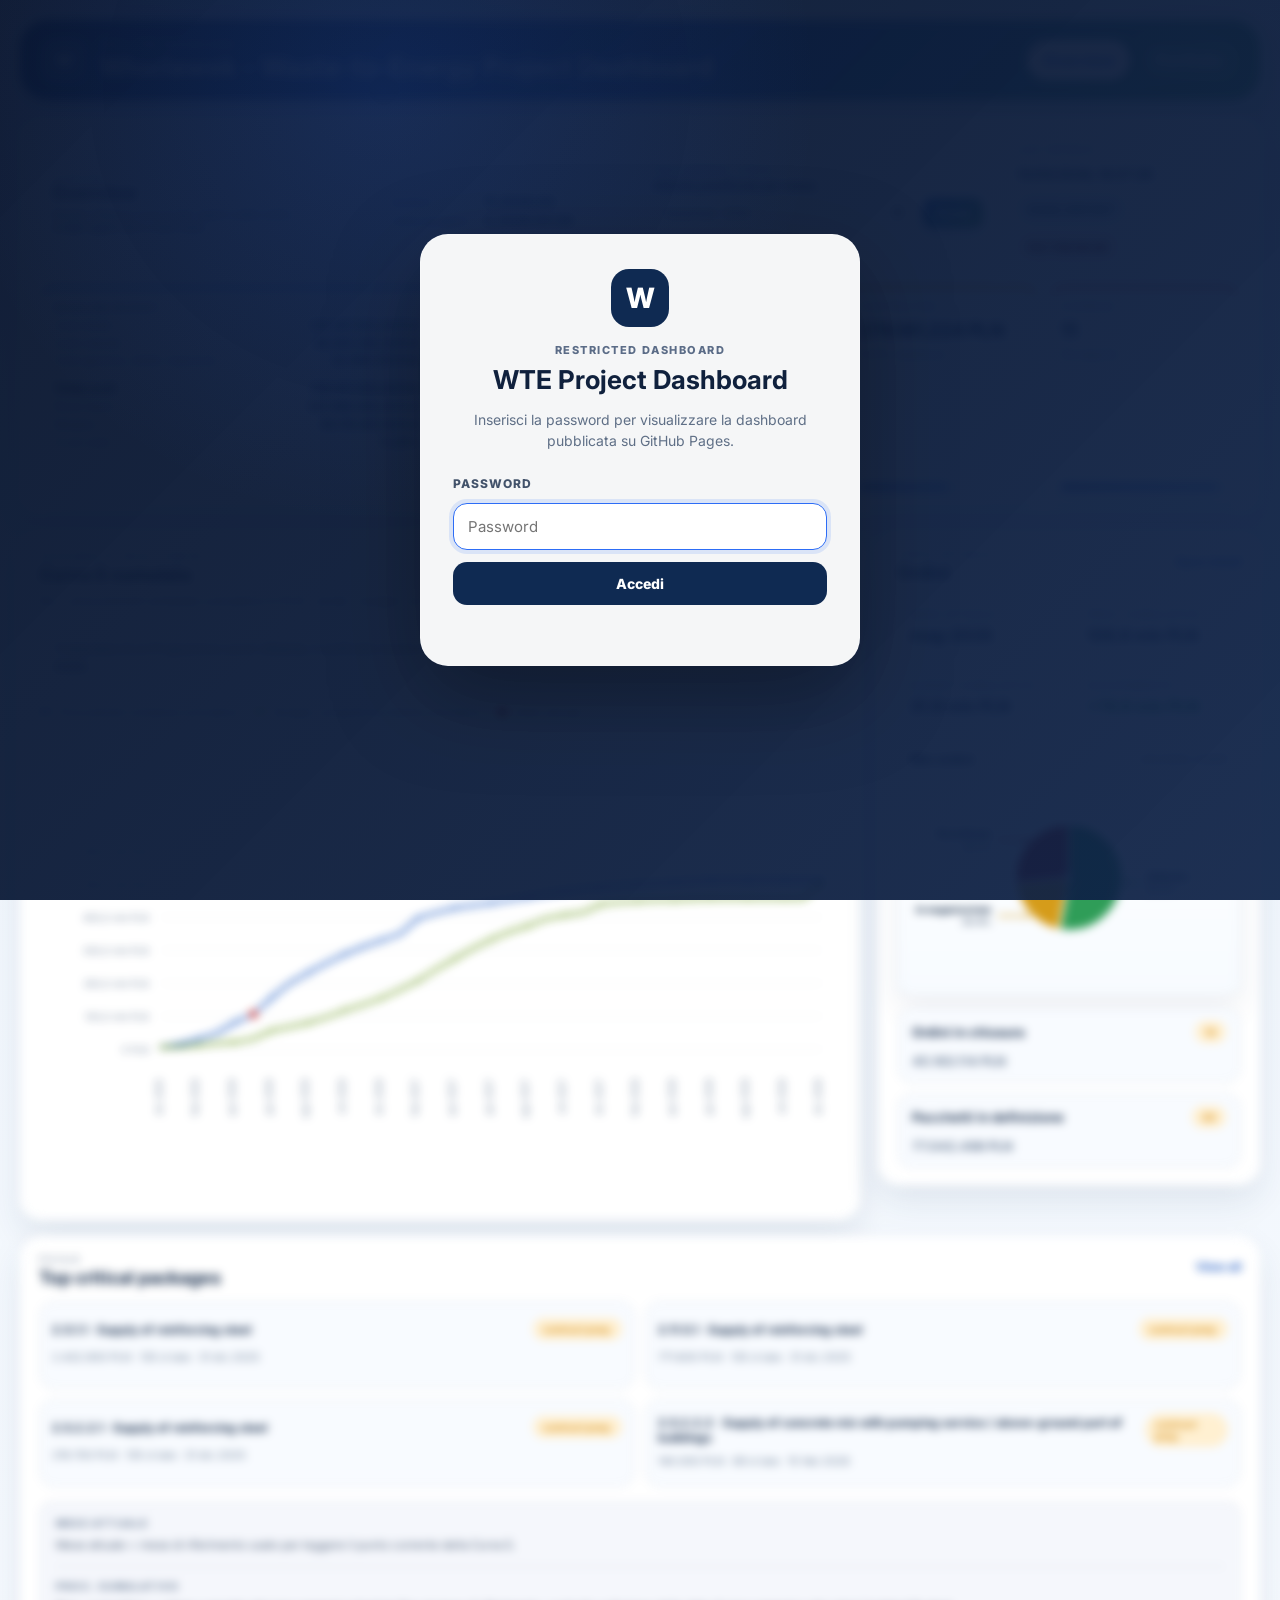
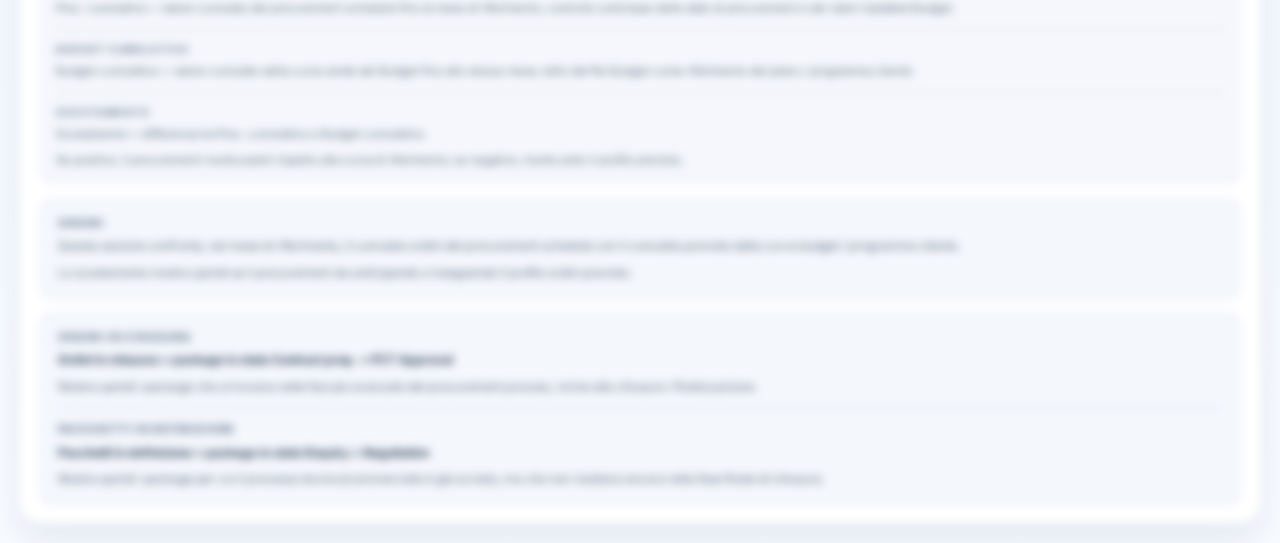
==== docs/index.html @ 05f16660 "Add files via upload" ====
<!doctype html>
<html lang="it">
  <head>
    <meta charset="UTF-8" />
    <meta name="viewport" content="width=device-width, initial-scale=1.0" />
    <title>Wloclawek - Waste-to-Energy Project Dashboard</title>
    <link rel="preconnect" href="https://fonts.googleapis.com">
    <link rel="preconnect" href="https://fonts.gstatic.com" crossorigin>
    <link href="https://fonts.googleapis.com/css2?family=Inter:wght@400;500;600;700;800&display=swap" rel="stylesheet">
    <link rel="stylesheet" href="./static/css/styles.css?v=20260515144430" />
  <style>
.github-locked .shell { filter: blur(5px); pointer-events: none; user-select: none; }
.github-password-gate { position: fixed; inset: 0; z-index: 99999; display: flex; align-items: center; justify-content: center; padding: 24px; background: radial-gradient(circle at 30% 10%, rgba(45, 109, 246, 0.14), transparent 36%), linear-gradient(135deg, rgba(8, 20, 44, 0.96), rgba(15, 35, 72, 0.94)); font-family: Inter, system-ui, -apple-system, BlinkMacSystemFont, 'Segoe UI', sans-serif; }
.github-password-card { width: min(440px, 100%); padding: 34px 32px 30px; border: 1px solid rgba(255,255,255,0.18); border-radius: 28px; background: rgba(255,255,255,0.96); box-shadow: 0 30px 90px rgba(0,0,0,0.35); text-align: center; }
.github-password-mark { width: 58px; height: 58px; margin: 0 auto 16px; border-radius: 18px; display: grid; place-items: center; background: #0f2a52; color: #fff; font-weight: 800; font-size: 28px; letter-spacing: -0.04em; }
.github-password-eyebrow { margin: 0 0 8px; text-transform: uppercase; letter-spacing: 0.14em; font-size: 11px; font-weight: 800; color: #5b6c87; }
.github-password-card h1 { margin: 0; font-size: 26px; line-height: 1.15; color: #10213d; }
.github-password-copy { margin: 14px 0 24px; color: #5f6f86; line-height: 1.55; font-size: 14px; }
.github-password-card form { display: grid; gap: 12px; text-align: left; }
.github-password-card label { font-size: 12px; font-weight: 800; letter-spacing: 0.08em; text-transform: uppercase; color: #43536b; }
.github-password-card input { width: 100%; box-sizing: border-box; border: 1px solid #d3dbe8; border-radius: 14px; padding: 13px 14px; font-size: 15px; outline: none; }
.github-password-card input:focus { border-color: #2d6df6; box-shadow: 0 0 0 4px rgba(45,109,246,0.13); }
.github-password-card button { border: 0; border-radius: 14px; padding: 13px 16px; background: #0f2a52; color: #fff; font-size: 14px; font-weight: 800; cursor: pointer; }
.github-password-card button:hover { background: #163967; }
.github-password-error { min-height: 18px; margin: 0; color: #c5161d; font-size: 13px; text-align: center; font-weight: 700; }
@media (max-width: 520px) { .github-password-card { padding: 28px 22px 24px; border-radius: 22px; } .github-password-card h1 { font-size: 22px; } }
</style>
</head>
  <body class="github-locked">

    <div id="github-password-gate" class="github-password-gate" role="dialog" aria-modal="true" aria-labelledby="github-password-title">
      <div class="github-password-card">
        <div class="github-password-mark">W</div>
        <p class="github-password-eyebrow">Restricted dashboard</p>
        <h1 id="github-password-title">WTE Project Dashboard</h1>
        <p class="github-password-copy">Inserisci la password per visualizzare la dashboard pubblicata su GitHub Pages.</p>
        <form id="github-password-form" autocomplete="off">
          <label for="github-password-input">Password</label>
          <input id="github-password-input" type="password" placeholder="Password" autocomplete="current-password" required />
          <button type="submit">Accedi</button>
          <p id="github-password-error" class="github-password-error" aria-live="polite"></p>
        </form>
      </div>
    </div>
    
    <div class="shell">
      <header class="topbar">
        <div class="brand-block">
          <div class="brand-mark">W</div>
          <div>
            <div class="eyebrow">CEO / PM Dashboard</div>
            <h1 id="project-title">Wloclawek - Waste-to-Energy Project Dashboard</h1>
          </div>
        </div>
        <nav class="tabs">
          <button class="tab active" data-tab="overview">Overview</button>
          <button class="tab" data-tab="portfolio">Portfolio</button>
          
        </nav>
      </header>

      <main>
        <section id="overview-tab" class="tab-panel active">
          <section class="overview-minimal">
            <section class="hero-board card minimal-hero">
              <div class="hero-strip top-strip-grid">
                <div class="top-strip-card strip-overview">
                  <div class="strip-overview-content">
                    <div class="strip-overview-text">
                      <div class="eyebrow dark">Overview</div>
                      <div class="hero-title-row">
                        <h2 class="minimal-title">Overview</h2>
                        <div id="overall-status" class="status-chip neutral" style="display:none">NO DATA</div>
                      </div>
                      <p id="executive-message" class="hero-copy">Numeri chiave e curva S per capire subito ordini,<br>budget aggiornato e stato reale.</p>
                    </div>
                    <div class="overview-versions-mini" id="versions-card" aria-label="Versioni file Budget e Procurement">
                      <div class="eyebrow dark">File versions</div>
                      <div class="overview-versions-lines">
                        <div class="overview-version-line"><span>Budget</span><strong id="budget-version">—</strong></div>
                        <div class="overview-version-line"><span>Procurement</span><strong id="procurement-version">—</strong></div>
                      </div>
                    </div>
                  </div>
                </div>
                <div class="mini-stat top-strip-card compact-check-card">
                  <span>Procurement check</span>
                  <strong class="compact-check-title">Attività pianificate per mese</strong>
                  <div class="compact-check-row">
                    <label class="month-field compact-month-field">
                      <span>Mese / anno</span>
                      <input id="month-check-input" type="month" />
                    </label>
                    <button id="month-check-button" type="button" class="btn-primary compact-check-button">Check</button>
                  </div>
                  <div id="month-check-hint" class="meta-text month-check-hint compact-check-hint">Filtro pronto.</div>
                </div>
                <div class="mini-stat top-strip-card meta-card report-meta-card">
                  <span>Last refresh</span>
                  <strong id="generated-at">—</strong>
                  <div class="report-actions">
                    <a id="generate-report-button" class="report-generate-button" href="./reports/WTE_Dashboard_Report.xlsx" download title="Scarica il report Excel statico generato dalla versione locale">Excel Report</a>
                    <a id="generate-pdf-button" class="report-generate-button pdf-report-button" href="./reports/WTE_CEO_Premium_Report.pdf" download title="Scarica il PDF Premium statico generato dalla versione locale">PDF Premium</a>
                  </div>
                </div>
              </div>
              <div id="hero-kpis" class="hero-kpis minimal-kpis"></div>
            </section>

            <section class="overview-grid minimal-main-grid">
              <article class="card panel chart-panel minimal-chart-panel clickable" data-detail="curve">
                <div class="panel-head minimal-panel-head">
                  <div>
                    <div class="eyebrow dark">Andamento degli ordini</div>
                    <h2>Curva S cumulata</h2>
                    <p>Blu = procurement schedule cumulativo in PLN · verde = budget / programma cliente in PLN · rosso = stato attuale.</p>
                  </div>
                  <button class="ghost-link" data-detail="curve">Open detail</button>
                </div>
                <div id="overview-note" class="note-banner"></div>
                <div id="curve-chart" class="chart-shell minimal-chart"></div>
              </article>

              <aside class="minimal-side-column">
                <article class="card panel compact-panel clickable" data-detail="orders-status">
                  <div class="panel-head compact minimal-panel-head">
                    <div>
                      <div class="eyebrow dark">Stato attuale</div>
                      <h2>Ordini</h2>
                    </div>
                    <button class="ghost-link" data-detail="orders-status">Open detail</button>
                  </div>
                  <div id="curve-summary" class="curve-summary"></div>
                  <div id="orders-status" class="orders-status-grid minimal-orders-grid"></div>
                </article>

              </aside>
            </section>

            <section class="overview-grid minimal-bottom-grid">
              <article class="card panel compact-panel">
                <div class="panel-head compact minimal-panel-head">
                  <div>
                    <div class="eyebrow dark">Focus</div>
                    <h2>Top critical packages</h2>
                  </div>
                  <button class="ghost-link" data-detail="critical">View all</button>
                </div>
                <div id="critical-list" class="critical-list minimal-critical-list"></div>
                <div class="overview-orders-explanation detail-note detail-note-bottom compact-overview-note">
                  <div class="detail-note-group">
                    <div class="detail-note-title">Mese attuale</div>
                    <p>Mese attuale = mese di riferimento usato per leggere il punto corrente della Curva S.</p>
                  </div>
                  <hr />
                  <div class="detail-note-group">
                    <div class="detail-note-title">Proc. cumulativo</div>
                    <p>Proc. cumulativo = valore cumulato del procurement schedule fino al mese di riferimento, costruito sulla base delle date di procurement e dei valori Updated Budget.</p>
                  </div>
                  <hr />
                  <div class="detail-note-group">
                    <div class="detail-note-title">Budget cumulativo</div>
                    <p>Budget cumulativo = valore cumulato della curva verde del Budget fino allo stesso mese, letto dal file Budget come riferimento del piano / programma cliente.</p>
                  </div>
                  <hr />
                  <div class="detail-note-group">
                    <div class="detail-note-title">Scostamento</div>
                    <p>Scostamento = differenza tra Proc. cumulativo e Budget cumulativo.</p>
                    <p>Se positivo, il procurement risulta avanti rispetto alla curva di riferimento; se negativo, risulta sotto il profilo previsto.</p>
                  </div>
                </div>
                <div class="detail-note detail-note-bottom overview-orders-note">
                  <div class="detail-note-group">
                    <div class="detail-note-title">Ordini</div>
                    <p>Questa sezione confronta, nel mese di riferimento, il cumulato ordini del procurement schedule con il cumulato previsto dalla curva budget / programma cliente.</p>
                    <p>Lo scostamento mostra quindi se il procurement sta anticipando o inseguendo il profilo ordini previsto.</p>
                  </div>
                </div>
                <div class="detail-note detail-note-bottom overview-orders-note secondary">
                  <div class="detail-note-group">
                    <div class="detail-note-title">Ordini in chiusura</div>
                    <p><strong>Ordini in chiusura = package in stato Contract prep. + PCT Approval</strong></p>
                    <p>Mostra quindi i package che si trovano nelle fasi più avanzate del procurement process, vicine alla chiusura / finalizzazione.</p>
                  </div>
                  <hr />
                  <div class="detail-note-group">
                    <div class="detail-note-title">Pacchetti in definizione</div>
                    <p><strong>Pacchetti in definizione = package in stato Enquiry + Negotiation</strong></p>
                    <p>Mostra quindi i package per cui il processo tecnico/commerciale è già avviato, ma che non risultano ancora nella fase finale di chiusura.</p>
                  </div>
                </div>
              </article>
            </section>
          </section>
        </section>

        <section id="portfolio-tab" class="tab-panel">
          <section class="content-grid">
            <article class="card panel">
              <div class="panel-head compact">
                <div>
                  <div class="eyebrow dark">Portfolio</div>
                  <h2>WBS exposure</h2>
                  <p>Quali gruppi assorbono budget e rischio.</p>
                </div>
              </div>
              <div id="root-grid" class="root-grid"></div>
              <div id="to-award-root-chart" class="to-award-root-chart"></div>
              <div id="programme-milestones" class="programme-milestones-block"></div>
            </article>

            <article class="card panel">
              <div class="panel-head compact">
                <div>
                  <div class="eyebrow dark">Portfolio</div>
                  <h2>Delayed by root group</h2>
                  <p>Conteggio e valore dei package in ritardo.</p>
                </div>
              </div>
              <div id="delay-bars" class="bar-chart"></div>
              <div id="delay-curve" class="delay-curve-block"></div>
            </article>
          </section>

          <section class="content-grid">
            <article class="card panel full-width">
              <div class="panel-head compact">
                <div>
                  <div class="eyebrow dark">Portfolio</div>
                  <h2>Top overruns</h2>
                  <p>Pacchetti con extra-costo maggiore rispetto al Baseline Budget.</p>
                </div>
              </div>
              <div class="table-wrap">
                <table>
                  <thead>
                    <tr>
                      <th>WBS</th>
                      <th>Package</th>
                      <th>Baseline Budget</th>
                      <th>Updated Budget</th>
                      <th>Variance</th>
                    </tr>
                  </thead>
                  <tbody id="overrun-table"></tbody>
                </table>
              </div>

              <div class="detail-note detail-note-bottom portfolio-kpi-note">
                <div class="detail-note-group">
                  <div class="detail-note-title">Updated Budget</div>
                  <p><strong>Updated Budget = somma dei valori Updated Budget di tutti i package appartenenti al root group</strong></p>
                  <p>Mostra quindi il valore economico aggiornato del gruppo, sulla base del procurement schedule più recente.</p>
                </div>
                <hr />
                <div class="detail-note-group">
                  <div class="detail-note-title">Contracted</div>
                  <p><strong>Contracted = somma dei valori già contrattualizzati di tutti i package appartenenti al root group</strong></p>
                  <p>Mostra quindi quale parte del gruppo risulta già coperta da contratto.</p>
                </div>
                <hr />
                <div class="detail-note-group">
                  <div class="detail-note-title">Completion</div>
                  <p><strong>Completion = avanzamento pesato dei package appartenenti al root group, calcolato in funzione dello status e del valore economico di ciascun package</strong></p>
                  <p>Il Completion non è calcolato come semplice numero di package completati, ma come avanzamento pesato sul valore economico. Ogni status del procurement process contribuisce in modo diverso al risultato finale, in base a un coefficiente di avanzamento predefinito.</p>
                  <p><strong>Coefficienti usati:</strong> planned = 0% · enquiry = 15% · negotiation = 35% · contract prep. = 65% · PCT approval = 85% · closed / finalized = 100%.</p>
                  <p>Il Completion del root group è quindi la somma dei valori Updated Budget pesati con questi coefficienti, divisa per il totale Updated Budget del gruppo.</p>
                </div>
                <hr />
                <div class="detail-note-group">
                  <div class="detail-note-title">Coverage</div>
                  <p><strong>Coverage = Contracted / Updated Budget</strong></p>
                  <p>Mostra quindi quale quota del budget aggiornato del root group risulta già coperta da contratti assegnati.</p>
                </div>
              </div>
            </article>
          </section>
        </section>

        <section id="detail-tab" class="tab-panel">
          <article class="card panel detail-panel">
            <div class="detail-header">
              <button id="back-button" class="btn-back">← Back</button>
              <div>
                <div class="eyebrow dark">Detail</div>
                <h2 id="detail-title">Dettaglio</h2>
                <p id="detail-subtitle">—</p>
              </div>
            </div>
            <div id="detail-metrics" class="detail-metrics"></div>
            <div id="detail-content" class="detail-content"></div>
          </article>
        </section>
      </main>
    </div>

    <script src="./static/js/app.js?v=20260515144430"></script>
  
    <script>
      (function () {
        const expectedHash = "ec282ade1a510796152b6bf8906ef248e48d99b8266b618546553c7e45f09242";
        const storageKey = "wteDashboardGithubAccessHash";
        const gate = document.getElementById("github-password-gate");
        const form = document.getElementById("github-password-form");
        const input = document.getElementById("github-password-input");
        const error = document.getElementById("github-password-error");
        async function sha256(text) {
          const data = new TextEncoder().encode(text);
          const digest = await crypto.subtle.digest("SHA-256", data);
          return Array.from(new Uint8Array(digest)).map(b => b.toString(16).padStart(2, "0")).join("");
        }
        function unlock() {
          document.body.classList.remove("github-locked");
          if (gate) gate.remove();
        }
        if (localStorage.getItem(storageKey) === expectedHash) { unlock(); return; }
        if (input) setTimeout(() => input.focus(), 80);
        if (form) {
          form.addEventListener("submit", async function (event) {
            event.preventDefault();
            const hash = await sha256(input.value || "");
            if (hash === expectedHash) { localStorage.setItem(storageKey, expectedHash); unlock(); }
            else { if (error) error.textContent = "Password non corretta."; input.value = ""; input.focus(); }
          });
        }
      })();
    </script>
    
</body>
</html>
---- docs/static/css/styles.css ----
:root {
  --bg: #eef4fb;
  --bg-2: #f7faff;
  --card: rgba(255, 255, 255, 0.94);
  --card-2: rgba(248, 251, 255, 0.96);
  --line: rgba(20, 48, 86, 0.1);
  --line-strong: rgba(20, 48, 86, 0.18);
  --text: #1b3150;
  --muted: #6f8199;
  --blue: #2e66c6;
  --blue-2: #6ca6ff;
  --blue-soft: #dceafd;
  --green: #2e9d58;
  --green-soft: #def7e6;
  --amber: #d69222;
  --amber-soft: #fff0d1;
  --red: #d3594c;
  --red-soft: #ffe6e3;
  --shadow: 0 16px 34px rgba(25, 56, 100, 0.1);
  --shadow-soft: 0 10px 20px rgba(25, 56, 100, 0.06);
  --radius: 22px;
  --radius-sm: 16px;
}

* { box-sizing: border-box; }
html, body { margin: 0; min-height: 100%; }
body {
  font-family: Inter, system-ui, sans-serif;
  color: var(--text);
  background:
    radial-gradient(circle at top left, rgba(46, 102, 198, 0.12), transparent 24%),
    radial-gradient(circle at top right, rgba(46, 157, 88, 0.08), transparent 24%),
    linear-gradient(180deg, #edf4fb 0%, #f8fbff 100%);
}
button, input { font: inherit; }

.shell { max-width: 1460px; margin: 0 auto; padding: 20px; }
.topbar {
  background: linear-gradient(135deg, #173e7c 0%, #2e67c6 56%, #57a76c 100%);
  color: white;
  border-radius: 28px;
  padding: 18px 22px;
  display: flex;
  justify-content: space-between;
  align-items: center;
  gap: 18px;
  box-shadow: var(--shadow);
}
.brand-block { display: flex; gap: 14px; align-items: center; }
.brand-mark {
  width: 44px; height: 44px; border-radius: 14px; display: grid; place-items: center;
  background: rgba(255,255,255,.18); border: 1px solid rgba(255,255,255,.24); font-weight: 800;
}
.eyebrow { font-size: 10px; letter-spacing: .14em; text-transform: uppercase; opacity: .8; }
.eyebrow.dark { color: var(--muted); opacity: 1; }
.topbar h1 { margin: 2px 0 0; font-size: 26px; line-height: 1.15; }
.tabs { display: flex; gap: 10px; flex-wrap: wrap; }
.tab {
  border: 0; border-radius: 999px; padding: 10px 16px; cursor: pointer;
  background: rgba(255,255,255,.14); color: white; font-weight: 600;
}
.tab.active { background: white; color: var(--blue); }

main { margin-top: 18px; display: grid; gap: 18px; }
.tab-panel { display: none; gap: 18px; }
.tab-panel.active { display: grid; }
.card {
  background: var(--card);
  border: 1px solid rgba(255,255,255,0.75);
  border-radius: var(--radius);
  box-shadow: var(--shadow);
  backdrop-filter: blur(10px);
}
.panel { padding: 18px 18px 16px; }
.panel-head { display: flex; justify-content: space-between; gap: 14px; align-items: flex-start; margin-bottom: 14px; }
.panel-head.compact { margin-bottom: 12px; }
.panel-head h2 { margin: 3px 0 0; font-size: 20px; line-height: 1.15; }
.panel-head p { margin: 6px 0 0; color: var(--muted); font-size: 12px; line-height: 1.45; }
.ghost-link {
  border: 0; background: transparent; color: var(--blue); cursor: pointer; font-size: 12px; font-weight: 700; padding: 6px 0;
}

.hero-board { padding: 18px 18px 16px; background: linear-gradient(180deg, rgba(255,255,255,.96), rgba(245,249,255,.94)); }
.hero-head { display: flex; justify-content: space-between; gap: 18px; align-items: flex-start; }
.status-chip {
  margin-top: 8px; display: inline-flex; align-items: center; padding: 10px 16px; border-radius: 999px; font-weight: 800; font-size: 23px; letter-spacing: -.02em;
}
.status-chip.green { background: var(--green-soft); color: var(--green); }
.status-chip.amber { background: var(--amber-soft); color: var(--amber); }
.status-chip.red { background: var(--red-soft); color: var(--red); }
.status-chip.neutral { background: var(--blue-soft); color: var(--blue); }
.hero-copy { margin: 10px 0 0; color: var(--text); font-size: 13px; line-height: 1.5; max-width: 860px; }
.hero-meta { display: grid; grid-template-columns: repeat(2, minmax(180px, 1fr)); gap: 10px; }
.mini-stat {
  padding: 12px 14px; border: 1px solid var(--line); border-radius: var(--radius-sm); background: var(--card-2);
}
.mini-stat span { display: block; font-size: 11px; color: var(--muted); margin-bottom: 5px; }
.mini-stat strong { font-size: 12px; line-height: 1.4; }
.hero-kpis { margin-top: 14px; display: grid; grid-template-columns: repeat(5, minmax(0, 1fr)); gap: 10px; }
.kpi-tile {
  padding: 12px 13px; border-radius: 18px; background: var(--card-2); border: 1px solid var(--line);
  box-shadow: var(--shadow-soft); transition: transform .14s ease, box-shadow .14s ease, border-color .14s ease;
  display: flex; flex-direction: column; min-height: 94px;
}
.kpi-tile.clickable:hover, .clickable:hover { transform: translateY(-1px); box-shadow: 0 14px 26px rgba(25,56,100,.09); border-color: rgba(46,102,198,.22); }
.kpi-tile .label { font-size: 10px; color: var(--muted); text-transform: uppercase; letter-spacing: .12em; }
.kpi-tile .value { margin-top: 7px; font-size: 18px; font-weight: 800; letter-spacing: -.02em; }
.kpi-tile.money-wide .value { white-space: nowrap; font-size: 16px; }
.detail-metric .value { white-space: nowrap; }

.kpi-tile .hint { margin-top: 5px; font-size: 11px; color: var(--muted); line-height: 1.35; min-height: 15px; }
.kpi-track { margin-top: auto; height: 6px; border-radius: 999px; background: #e7edf5; overflow: hidden; }
.kpi-track span { display: block; height: 100%; border-radius: inherit; background: linear-gradient(90deg, var(--blue), var(--blue-2)); }
.kpi-tile.green { border-top: 3px solid var(--green); }
.kpi-tile.amber { border-top: 3px solid var(--amber); }
.kpi-tile.red { border-top: 3px solid var(--red); }
.kpi-tile.neutral { border-top: 3px solid var(--blue); }

.overview-grid { display: grid; gap: 18px; }
.top-grid { grid-template-columns: minmax(0, 1.7fr) minmax(360px, .82fr); }
.middle-grid { grid-template-columns: repeat(3, minmax(0, 1fr)); }
.bottom-grid { grid-template-columns: 1fr; }
.content-grid { display: grid; gap: 18px; grid-template-columns: repeat(2, minmax(0, 1fr)); }
.full-width { grid-column: 1 / -1; }

.chart-panel, .timeline-panel { min-height: 430px; }
.chart-shell { min-height: 360px; overflow: visible; }
.svg-chart { width: 100%; height: 100%; }
.chart-legend { display: flex; gap: 14px; flex-wrap: wrap; margin-top: 6px; }

.chart-legend-top {
  margin: 2px 0 10px;
}

.table-wrap table.equal-cols-table {
  width: 100%;
  table-layout: fixed;
}
.table-wrap table.equal-cols-table th,
.table-wrap table.equal-cols-table td {
  width: 20%;
}
.table-wrap table.equal-cols-table th,
.table-wrap table.equal-cols-table td {
  white-space: nowrap;
}
.legend-chip { display: inline-flex; align-items: center; gap: 8px; color: var(--muted); font-size: 11px; }
.legend-chip i { width: 12px; height: 3px; border-radius: 999px; display: inline-block; }

.snapshot-grid { display: grid; grid-template-columns: repeat(2, minmax(0,1fr)); gap: 10px; }
.snapshot-card {
  padding: 12px; border-radius: 16px; background: var(--card-2); border: 1px solid var(--line);
}
.snapshot-card .metric { font-size: 18px; font-weight: 800; margin: 6px 0 4px; }
.snapshot-card .meta { color: var(--muted); font-size: 11px; }
.status-subsection { margin-top: 14px; }
.subhead-row { display: flex; justify-content: space-between; gap: 12px; align-items: center; margin-bottom: 8px; }
.subhead-row h3 { margin: 0; font-size: 13px; }
.critical-list { display: grid; gap: 8px; }
.critical-item {
  padding: 11px 12px; border-radius: 16px; border: 1px solid var(--line); background: var(--card-2);
  display: grid; gap: 5px; cursor: pointer;
}
.critical-item .top { display: flex; justify-content: space-between; gap: 10px; align-items: center; }
.critical-item strong { font-size: 12px; }
.critical-item p { margin: 0; color: var(--muted); font-size: 11px; line-height: 1.4; }

.split-panel { display: grid; grid-template-columns: 210px minmax(0, 1fr); gap: 12px; align-items: center; }
.donut-shell { min-height: 220px; display: grid; place-items: center; }
.legend-list, .bars-list, .orders-status-grid, .history-list, .root-grid, .bar-chart { display: grid; gap: 10px; }
.legend-row, .bar-row, .history-item, .root-card, .order-card, .order-line {
  padding: 12px 14px; border-radius: 16px; border: 1px solid var(--line); background: var(--card-2);
}
.legend-row { display: grid; gap: 8px; }
.legend-row-head, .bar-row-head, .history-head, .order-line-head { display: flex; justify-content: space-between; gap: 10px; align-items: center; }
.legend-row strong, .bar-row strong, .order-line strong { font-size: 12px; }
.meta-text { color: var(--muted); font-size: 11px; }
.progress-track, .bar-shell { margin-top: 8px; height: 8px; border-radius: 999px; background: #e6edf7; overflow: hidden; }
.progress-track span, .bar-shell span { display: block; height: 100%; border-radius: inherit; }
.progress-green { background: linear-gradient(90deg, #3ab561, #8ad9a0); }
.progress-amber { background: linear-gradient(90deg, #dea33d, #ffd88d); }
.progress-red { background: linear-gradient(90deg, #d75e56, #ffb0aa); }
.progress-blue { background: linear-gradient(90deg, #2f6bd0, #7db0ff); }
.progress-neutral { background: linear-gradient(90deg, #8fa1b9, #ccd6e7); }

.orders-status-grid { grid-template-columns: 1fr; }
.orders-layout { display: grid; grid-template-columns: minmax(250px, 320px) minmax(0, 1fr); gap: 12px; align-items: start; }
.orders-stack { display: grid; gap: 10px; }
.order-pie-card { padding: 12px; border-radius: 16px; border: 1px solid var(--line); background: #fbfdff; min-height: 100%; }
.compact-sub { margin-bottom: 2px; }
.order-card { display: grid; gap: 10px; cursor: pointer; }
.order-card header { display: flex; justify-content: space-between; gap: 10px; align-items: center; }
.order-card h3 { margin: 0; font-size: 13px; }
.order-metrics { display: flex; gap: 18px; }
.order-metrics .big { font-size: 18px; font-weight: 800; }
.order-metrics .small { font-size: 11px; color: var(--muted); }
.order-lines { display: grid; gap: 8px; }
.order-line { padding: 10px 12px; }

.timeline-view { overflow-x: auto; }
.timeline-grid { min-width: 960px; display: grid; grid-template-columns: 220px repeat(var(--month-count), minmax(70px, 1fr)); gap: 0; border: 1px solid var(--line); border-radius: 18px; overflow: hidden; }
.timeline-grid .cell {
  padding: 10px 12px; border-bottom: 1px solid var(--line); border-right: 1px solid var(--line); background: rgba(255,255,255,.5); font-size: 11px;
}
.timeline-grid .head { background: #f5f9ff; font-weight: 700; color: var(--muted); text-transform: uppercase; letter-spacing: .08em; font-size: 10px; }
.timeline-grid .label-cell { background: #fcfeff; font-size: 12px; }
.timeline-grid .label-title { font-weight: 700; margin-bottom: 3px; }
.timeline-grid .label-sub { color: var(--muted); font-size: 11px; }
.timeline-bar-cell { position: relative; min-height: 54px; background: linear-gradient(180deg, #ffffff 0%, #fbfdff 100%); }
.timeline-bar {
  position: absolute; top: 12px; height: 30px; border-radius: 999px; display: flex; align-items: center; padding: 0 12px;
  color: white; font-size: 11px; font-weight: 700; overflow: hidden; white-space: nowrap; text-overflow: ellipsis;
  box-shadow: 0 10px 18px rgba(25,56,100,.12);
}
.timeline-bar.green { background: linear-gradient(90deg, #2d9955, #5dc177); }
.timeline-bar.amber { background: linear-gradient(90deg, #d08a18, #f1b649); }
.timeline-bar.red { background: linear-gradient(90deg, #d25349, #ef7a70); }
.timeline-bar.blue { background: linear-gradient(90deg, #2f68c8, #6ea3ff); }
.timeline-bar.neutral { background: linear-gradient(90deg, #7d8fa8, #a5b4c6); }

.root-grid { grid-template-columns: repeat(2, minmax(0,1fr)); }
.root-card { display: grid; gap: 10px; }
.root-card h3 { margin: 0; font-size: 14px; }
.root-card .row { display: flex; justify-content: space-between; gap: 10px; font-size: 12px; }
.root-card .row span { color: var(--muted); }
.to-award-root-chart { margin-top: 16px; padding-top: 16px; border-top: 1px solid var(--line); }
.to-award-section-head { display: flex; justify-content: space-between; gap: 12px; align-items: flex-end; margin-bottom: 12px; }
.to-award-section-head h3 { margin: 3px 0 0; font-size: 18px; }
.to-award-legend { display: flex; gap: 8px; flex-wrap: wrap; justify-content: flex-end; }
.to-award-chart-list { display: grid; gap: 10px; }
.to-award-row { padding: 12px 14px; border-radius: 16px; border: 1px solid var(--line); background: var(--card-2); display: grid; gap: 10px; }
.to-award-row-head { display: flex; justify-content: space-between; gap: 10px; align-items: center; }
.to-award-row-head strong { font-size: 12px; }
.to-award-row-body { display: grid; grid-template-columns: minmax(0, 1fr) 150px; gap: 12px; align-items: center; }
.to-award-bar-shell { position: relative; height: 12px; border-radius: 999px; background: #e6edf7; overflow: hidden; }
.to-award-bar { position: absolute; top: 0; bottom: 0; border-radius: 999px; }
.to-award-bar.contracted { left: 0; background: linear-gradient(90deg, #2f6bd0, #7db0ff); }
.to-award-bar.open { background: linear-gradient(90deg, #d75e56, #ffb0aa); }
.to-award-value { text-align: right; font-size: 12px; font-weight: 800; color: var(--text); white-space: nowrap; }
.table-wrap { overflow: auto; border: 1px solid var(--line); border-radius: 18px; }
table { width: 100%; border-collapse: collapse; }
th, td { padding: 11px 13px; border-bottom: 1px solid var(--line); text-align: left; font-size: 12px; }
th { background: #f6faff; color: var(--muted); text-transform: uppercase; letter-spacing: .08em; font-size: 10px; position: sticky; top: 0; z-index: 1; }
.pill { display: inline-flex; padding: 5px 10px; border-radius: 999px; font-size: 10px; font-weight: 700; }
.pill.green { background: var(--green-soft); color: var(--green); }
.pill.amber { background: var(--amber-soft); color: var(--amber); }
.pill.red { background: var(--red-soft); color: var(--red); }
.pill.blue { background: var(--blue-soft); color: var(--blue); }
.pill.neutral { background: #edf1f7; color: #697d97; }

.admin-form { display: grid; gap: 14px; }
.admin-form.two-columns { grid-template-columns: repeat(2, minmax(0,1fr)); align-items: end; }
.admin-form label { display: grid; gap: 8px; color: var(--muted); font-size: 12px; }
.admin-form input {
  height: 44px; border-radius: 14px; border: 1px solid var(--line-strong); background: white; padding: 0 14px;
}
.btn-primary, .btn-back {
  height: 44px; border-radius: 14px; border: 0; cursor: pointer; font-weight: 700;
}
.btn-primary { background: linear-gradient(135deg, #235fc3, #59ab6d); color: white; }
.btn-back { background: #eef4fb; color: var(--blue); border: 1px solid var(--line); padding: 0 16px; }
.feedback { margin: 0; min-height: 18px; color: var(--muted); font-size: 12px; }
.history-item { display: flex; justify-content: space-between; gap: 14px; align-items: center; }
.history-item button {
  border: 1px solid var(--line-strong); background: white; color: var(--blue); border-radius: 12px; padding: 8px 12px; cursor: pointer; font-weight: 700;
}
.report-link { display:inline-flex; align-items:center; justify-content:center; min-width:88px; height:36px; padding:0 12px; border:1px solid var(--line-strong); border-radius:12px; background:white; color:var(--blue); text-decoration:none; font-weight:700; }

.detail-panel { padding: 20px; }
.detail-header { display: flex; align-items: flex-start; gap: 16px; margin-bottom: 16px; }
.detail-header h2 { margin: 3px 0 0; font-size: 24px; }
.detail-header p { margin: 7px 0 0; color: var(--muted); font-size: 13px; }
.detail-metrics { display: grid; grid-template-columns: repeat(4, minmax(0,1fr)); gap: 10px; margin-bottom: 16px; }
.detail-metric {
  padding: 13px 14px; border-radius: 16px; border: 1px solid var(--line); background: var(--card-2);
}
.detail-metric .label { font-size: 10px; color: var(--muted); text-transform: uppercase; letter-spacing: .12em; }
.detail-metric .value { margin-top: 7px; font-size: 18px; font-weight: 800; }
.detail-content { display: grid; gap: 16px; }
.detail-card { padding: 16px; border-radius: 18px; border: 1px solid var(--line); background: var(--card-2); }
.detail-card h3 { margin: 0 0 10px; font-size: 15px; }
.detail-grid { display: grid; grid-template-columns: repeat(2, minmax(0,1fr)); gap: 10px 14px; }
.detail-grid .item { padding: 10px 0; border-bottom: 1px solid var(--line); }
.detail-grid .key { color: var(--muted); font-size: 11px; margin-bottom: 4px; }
.detail-grid .val { font-size: 13px; font-weight: 600; }
.detail-content .table-wrap { background: white; }
.detail-chart { min-height: 380px; }

.clickable { cursor: pointer; }

@media (max-width: 1260px) {
  .hero-kpis { grid-template-columns: repeat(3, minmax(0, 1fr)); }
  .top-grid, .middle-grid, .content-grid { grid-template-columns: 1fr; }
  .root-grid, .detail-metrics, .hero-meta { grid-template-columns: 1fr; }
  .split-panel, .orders-layout { grid-template-columns: 1fr; }
}

@media (max-width: 780px) {
  .shell { padding: 14px; }
  .topbar { flex-direction: column; align-items: flex-start; }
  .topbar h1 { font-size: 22px; }
  .hero-head { flex-direction: column; }
  .hero-kpis { grid-template-columns: repeat(2, minmax(0, 1fr)); }
  .snapshot-grid { grid-template-columns: 1fr; }
  .admin-form.two-columns, .detail-grid { grid-template-columns: 1fr; }
}


/* V5 overview minimal */
.overview-minimal { display: grid; gap: 16px; }
.minimal-hero { padding: 18px 20px; }
.minimal-head { align-items: flex-start; gap: 18px; }
.hero-title-row { display: flex; align-items: center; gap: 10px; flex-wrap: wrap; }
.minimal-title { margin: 0; font-size: 22px; }
.minimal-meta { grid-template-columns: repeat(2, minmax(160px, 1fr)); gap: 10px; }
.minimal-kpis { grid-template-columns: repeat(6, minmax(0, 1fr)); gap: 10px; margin-top: 14px; }
.minimal-kpis .kpi-tile { padding: 12px 12px 10px; border-radius: 16px; min-height: 96px; }
.minimal-kpis .kpi-tile .label { font-size: 10px; letter-spacing: .1em; }
.minimal-kpis .kpi-tile .value { font-size: 19px; }
.minimal-kpis .kpi-tile .hint { font-size: 11px; min-height: 28px; }
.minimal-main-grid { grid-template-columns: minmax(0, 1.65fr) minmax(320px, .75fr); align-items: start; }
.minimal-bottom-grid { grid-template-columns: 1fr; }
.minimal-chart-panel { min-height: 0; }
.minimal-panel-head h2 { font-size: 18px; }
.minimal-panel-head p { font-size: 12px; max-width: 800px; }
.note-banner {
  margin: 4px 0 14px; padding: 12px 14px; border: 1px dashed #9da8b7; border-radius: 14px;
  background: #fafbfd; color: #51657d; font-size: 12px; line-height: 1.5;
}
.minimal-chart { min-height: 420px; }
.minimal-side-column { display: grid; gap: 16px; }
.compact-panel { padding: 16px 18px; }
.curve-summary { margin: 6px 0 10px; }
.curve-summary-grid { display: grid; grid-template-columns: repeat(2, minmax(0, 1fr)); gap: 10px; }
.curve-stat {
  padding: 11px 12px; border-radius: 14px; border: 1px solid var(--line); background: #fbfdff;
  display: grid; gap: 5px;
}
.curve-stat .label { font-size: 10px; text-transform: uppercase; letter-spacing: .1em; color: var(--muted); }
.curve-stat strong { font-size: 16px; color: var(--ink); }
.curve-stat.green strong { color: var(--green); }
.curve-stat.red strong { color: var(--red); }
.minimal-orders-grid { gap: 12px; }
.minimal-orders-layout { display: grid; gap: 12px; }
.minimal-order-summary { display: grid; gap: 10px; }
.minimal-order-summary .order-card { cursor: pointer; }
.minimal-snapshot-grid { grid-template-columns: repeat(2, minmax(0, 1fr)); gap: 10px; }
.minimal-snapshot-grid .snapshot-card { min-height: 92px; padding: 12px; }
.minimal-snapshot-grid .snapshot-card .metric { font-size: 17px; }
.minimal-critical-list { grid-template-columns: repeat(2, minmax(0,1fr)); gap: 10px; }
.minimal-critical-list .critical-item { min-height: 88px; }
@media (max-width: 1260px) {
  .minimal-kpis { grid-template-columns: repeat(3, minmax(0, 1fr)); }
  .minimal-main-grid { grid-template-columns: 1fr; }
  .minimal-critical-list { grid-template-columns: 1fr; }
}
@media (max-width: 780px) {
  .minimal-kpis, .minimal-snapshot-grid, .curve-summary-grid { grid-template-columns: 1fr 1fr; }
  .minimal-meta { grid-template-columns: 1fr; }
}

.minimal-kpis { grid-template-columns: repeat(5, minmax(0, 1fr)); }
.minimal-chart { min-height: 460px; }
.minimal-panel-head p { max-width: 860px; }
.curve-summary-grid { grid-template-columns: 1fr 1fr; }
.hero-copy { max-width: 780px; }
@media (max-width: 1260px) { .minimal-kpis { grid-template-columns: repeat(3, minmax(0, 1fr)); } }


.order-pie-card {
  background: linear-gradient(180deg, #ffffff 0%, #f7fbff 100%);
  box-shadow: 0 14px 30px rgba(25,56,100,.08);
}
.order-pie-svg text {
  letter-spacing: -.01em;
}
.pie-label-group text {
  paint-order: stroke;
  stroke: rgba(255,255,255,.9);
  stroke-width: 3px;
  stroke-linejoin: round;
}
.pie-label-group text:last-child {
  stroke-width: 2.5px;
}


.minimal-side-column {
  align-content: start;
}
.order-pie-svg {
  overflow: visible;
}
.order-pie-svg text {
  letter-spacing: -.015em;
}
.pie-label-group text {
  stroke-width: 3.4px;
}
.pie-label-group text:last-child {
  stroke-width: 2.8px;
}
.order-pie-card .meta-text {
  font-size: 12px;
}

.minimal-filter-grid {
  display: flex;
  justify-content: flex-start;
  align-items: flex-start;
}
.month-check-panel {
  margin-top: -2px;
  max-width: 560px;
  width: 100%;
  padding: 14px 16px;
  border-radius: 20px;
  background: linear-gradient(180deg, #ffffff 0%, #fbfdff 100%);
  box-shadow: 0 12px 26px rgba(25,56,100,.07);
}
.month-check-panel .panel-head {
  margin-bottom: 8px;
}
.month-check-panel .panel-head h2 {
  font-size: 16px;
  margin-bottom: 4px;
}
.month-check-panel .panel-head p {
  font-size: 11px;
  line-height: 1.45;
  max-width: 470px;
}
.month-check-form {
  display: flex;
  align-items: end;
  gap: 10px;
  margin-top: 8px;
  flex-wrap: nowrap;
}
.month-field {
  display: grid;
  gap: 5px;
  min-width: 180px;
  flex: 0 0 190px;
}
.month-field span {
  font-size: 9px;
  text-transform: uppercase;
  letter-spacing: .12em;
  color: var(--muted);
}
.month-field input {
  height: 40px;
  border-radius: 12px;
  border: 1px solid var(--line);
  padding: 0 12px;
  background: #fbfdff;
  font: inherit;
  color: var(--ink);
}
.month-check-panel .btn-primary {
  height: 40px;
  min-width: 86px;
  padding: 0 16px;
  border-radius: 12px;
  box-shadow: 0 10px 18px rgba(39,99,177,.16);
}
.month-check-hint {
  margin-top: 8px;
  font-size: 11px;
}
.detail-legend {
  display: flex;
  gap: 14px;
  flex-wrap: wrap;
  margin-bottom: 10px;
}
.legend-badge {
  display: inline-flex;
  align-items: center;
  gap: 8px;
  padding: 8px 10px;
  border-radius: 999px;
  border: 1px solid var(--line);
  background: #fbfdff;
  color: var(--ink);
  font-size: 12px;
  font-weight: 600;
}
.legend-dot {
  width: 10px;
  height: 10px;
  border-radius: 50%;
  display: inline-block;
}
.legend-dot.red { background: #C61E1E; }
.legend-dot.blue { background: #2f68c8; }
.table-wrap tbody tr.row-overdue {
  background: rgba(198, 30, 30, 0.06);
}
.table-wrap tbody tr.row-overdue td {
  color: #8d1b1b;
}
.table-wrap tbody tr.row-overdue strong {
  color: #8d1b1b;
}
@media (max-width: 780px) {
  .month-check-panel { max-width: 100%; }
  .month-check-form { flex-direction: column; align-items: stretch; flex-wrap: wrap; }
  .month-field { min-width: 100%; flex: 1 1 auto; }
  .month-field { min-width: 100%; }
}


/* V18: procurement check moved to top next to refresh */
.top-meta-with-check {
  grid-template-columns: minmax(300px, 1.25fr) minmax(170px, .72fr) minmax(170px, .72fr);
  align-items: center;
  gap: 8px;
}
.compact-check-card {
  display: grid;
  grid-template-columns: 1fr auto;
  grid-template-areas:
    'label label'
    'title title'
    'field button'
    'hint hint';
  gap: 4px 8px;
  padding: 8px 10px;
  min-height: 0;
}
.compact-check-card > span:first-child {
  grid-area: label;
  margin-bottom: 0;
}
.compact-check-title {
  grid-area: title;
  font-size: 12px !important;
  line-height: 1.1;
  color: var(--ink);
  font-weight: 700;
}
.compact-check-row {
  display: contents;
}
.compact-month-field {
  grid-area: field;
  min-width: 0;
  gap: 3px;
}
.compact-month-field span {
  font-size: 8px;
  letter-spacing: .1em;
}
.compact-month-field input {
  height: 32px;
  border-radius: 10px;
  padding: 0 8px;
  font-size: 11px;
}
.compact-check-button {
  grid-area: button;
  align-self: end;
  height: 32px !important;
  min-width: 68px !important;
  padding: 0 12px !important;
  border-radius: 10px !important;
  font-size: 11px;
  box-shadow: 0 6px 14px rgba(39,99,177,.12) !important;
}
.compact-check-hint {
  grid-area: hint;
  margin-top: 0;
  font-size: 9px;
  line-height: 1.2;
}
.top-meta-with-check .mini-stat {
  padding: 9px 11px;
}
.top-meta-with-check .mini-stat strong {
  font-size: 11px;
  line-height: 1.3;
}
@media (max-width: 1180px) {
  .top-meta-with-check {
    grid-template-columns: 1fr;
  }
  .compact-check-card {
    grid-template-columns: 1fr auto;
  }
}

/* V20: top executive strip refined to match user's clean layout */
.minimal-hero {
  padding: 14px 18px 14px;
}
.hero-head.minimal-head {
  display: grid;
  grid-template-columns: minmax(0, 1fr) auto;
  gap: 14px;
  align-items: start;
}
.minimal-title {
  font-size: 20px;
  line-height: 1.05;
}
.hero-copy {
  margin-top: 6px;
  font-size: 12px;
  line-height: 1.4;
  max-width: 640px;
}
.top-meta-with-check {
  grid-template-columns: minmax(320px, 1.2fr) minmax(165px, .62fr) minmax(185px, .7fr);
  align-items: stretch;
  gap: 8px;
}
.top-meta-with-check .mini-stat {
  min-height: 76px;
  display: flex;
  flex-direction: column;
  justify-content: center;
  padding: 9px 11px;
  border-radius: 16px;
  box-shadow: 0 8px 18px rgba(25,56,100,.045);
}
.top-meta-with-check .mini-stat span {
  font-size: 9px;
  letter-spacing: .1em;
  text-transform: uppercase;
  margin-bottom: 4px;
}
.top-meta-with-check .mini-stat strong {
  font-size: 12px;
  line-height: 1.32;
  letter-spacing: -.01em;
}
.compact-check-card {
  grid-template-columns: minmax(142px, 1fr) auto;
  grid-template-areas:
    'label label'
    'title title'
    'field button'
    'hint hint';
  align-content: center;
  min-height: 76px;
  padding: 9px 11px;
  border-radius: 16px;
  box-shadow: 0 8px 18px rgba(25,56,100,.045);
}
.compact-check-card > span:first-child {
  font-size: 9px;
  letter-spacing: .1em;
  text-transform: uppercase;
}
.compact-check-title {
  font-size: 11px !important;
  line-height: 1.15;
  margin-top: -1px;
}
.compact-month-field {
  gap: 2px;
}
.compact-month-field span {
  display: none;
}
.compact-month-field input {
  height: 30px;
  padding: 0 9px;
  font-size: 11px;
  border-radius: 10px;
}
.compact-check-button {
  align-self: center;
  height: 30px !important;
  min-width: 58px !important;
  padding: 0 11px !important;
  font-size: 11px;
  border-radius: 10px !important;
  box-shadow: 0 8px 16px rgba(39,99,177,.14) !important;
}
.compact-check-hint {
  font-size: 9px;
  color: #7a8aa0;
}
.minimal-kpis {
  margin-top: 12px;
  gap: 9px;
}
.minimal-kpis .kpi-tile {
  min-height: 90px;
  padding: 11px 12px 9px;
}
@media (max-width: 1320px) {
  .hero-head.minimal-head {
    grid-template-columns: 1fr;
  }
  .top-meta-with-check {
    grid-template-columns: 1fr 1fr 1fr;
  }
}
@media (max-width: 980px) {
  .top-meta-with-check {
    grid-template-columns: 1fr;
  }
}


/* V21: single-row top strip with equal height */
.hero-strip.top-strip-grid {
  display: grid;
  grid-template-columns: minmax(350px, 1.45fr) minmax(230px, .95fr) minmax(330px, 1.2fr) minmax(220px, .8fr);
  gap: 8px;
  align-items: stretch;
}
.top-strip-card {
  min-height: 84px;
  border: 1px solid var(--line);
  border-radius: 16px;
  background: var(--card-2);
  box-shadow: 0 8px 18px rgba(25,56,100,.045);
  padding: 10px 12px;
  display: flex;
  flex-direction: column;
  justify-content: center;
}
.strip-overview {
  background: transparent;
  box-shadow: none;
}
.strip-overview .minimal-title {
  font-size: 18px;
  line-height: 1.05;
  margin-top: 1px;
}
.strip-overview .hero-copy {
  margin-top: 4px;
  max-width: none;
  font-size: 11px;
  line-height: 1.1;
  white-space: nowrap;
  overflow: hidden;
  text-overflow: ellipsis;
}
.top-strip-card .eyebrow.dark,
.top-strip-card span {
  font-size: 9px;
  letter-spacing: .11em;
  text-transform: uppercase;
}
.meta-card strong {
  font-size: 13px;
  line-height: 1.3;
}
.compact-check-card {
  min-height: 84px;
  display: grid;
  grid-template-columns: minmax(148px, 1fr) auto;
  grid-template-areas: 'label label' 'title title' 'field button' 'hint hint';
  gap: 4px 8px;
  padding: 10px 12px;
  align-content: center;
}
.compact-check-title {
  font-size: 12px !important;
  line-height: 1.15;
}
.compact-month-field input {
  height: 30px;
  padding: 0 9px;
  font-size: 11px;
  border-radius: 10px;
}
.compact-check-button {
  align-self: center;
  height: 30px !important;
  min-width: 60px !important;
  padding: 0 11px !important;
  font-size: 11px;
  border-radius: 10px !important;
}
.compact-check-hint {
  font-size: 9px;
  line-height: 1.2;
}
@media (max-width: 1340px) {
  .hero-strip.top-strip-grid {
    grid-template-columns: minmax(300px,1.25fr) minmax(220px,.9fr) minmax(300px,1.1fr) minmax(210px,.75fr);
  }
  .strip-overview .hero-copy {
    font-size: 10.5px;
  }
}
@media (max-width: 1120px) {
  .hero-strip.top-strip-grid {
    grid-template-columns: 1fr 1fr;
  }
}
@media (max-width: 760px) {
  .hero-strip.top-strip-grid {
    grid-template-columns: 1fr;
  }
}


.kpi-tile.delta-inline .value { white-space: nowrap; display: block; font-size: 16px; line-height: 1.2; }
.kpi-tile.delta-inline .inline-hint { font-size: 12px; font-weight: 700; color: var(--muted); }
.kpi-tile.delta-inline .hint { min-height: 0; margin-top: 0; }
.minimal-kpis .kpi-tile.delta-inline .value { font-size: 16px; }


.table-wrap th.nowrap-cell,
.table-wrap td.nowrap-cell {
  white-space: nowrap;
}
.table-wrap th.col-money,
.table-wrap td.col-money {
  width: 1%;
}


.detail-note-bottom {
  margin-top: 16px;
  padding: 14px 16px;
  border-radius: 14px;
  border: 1px solid rgba(31, 49, 79, 0.08);
  background: rgba(244, 247, 252, 0.9);
  color: #4f6078;
  font-size: 13px;
  line-height: 1.5;
}

.detail-note-bottom p {
  margin: 0;
}

.detail-note-bottom p + p {
  margin-top: 4px;
}


.detail-note-bottom {
  margin-top: 18px;
  padding: 16px 18px;
}
.detail-note-bottom hr {
  border: 0;
  border-top: 1px solid rgba(31, 49, 79, 0.12);
  margin: 12px 0;
}
.detail-note-group {
  display: grid;
  gap: 4px;
}
.detail-note-title {
  font-size: 11px;
  font-weight: 800;
  letter-spacing: .12em;
  text-transform: uppercase;
  color: #6f8199;
  margin-bottom: 2px;
}
.detail-note-bottom p {
  margin: 0;
  font-size: 12px;
  line-height: 1.55;
}
.detail-note-bottom strong {
  color: #213552;
  font-weight: 700;
}


.delay-curve-block {
  margin-top: 16px;
  padding-top: 14px;
  border-top: 1px solid var(--line);
}
.delay-curve-head {
  display: flex;
  align-items: flex-start;
  justify-content: space-between;
  gap: 12px;
  margin-bottom: 8px;
}
.delay-curve-head h3 {
  margin: 2px 0 4px;
  font-size: 15px;
}
.delay-curve-head p {
  margin: 0;
  color: var(--muted);
  font-size: 12px;
}
.delay-curve-block {
  min-height: 420px;
}
.delay-curve-block .svg-chart {
  width: 100%;
  height: auto;
  display: block;
}


.delay-curve-summary {
  margin-top: 14px;
  background: linear-gradient(180deg, rgba(247,250,255,.88), rgba(255,255,255,.96));
  border: 1px solid rgba(197,209,225,.85);
  border-radius: 16px;
  padding: 14px 16px 12px;
  box-shadow: 0 10px 24px rgba(27,49,80,.06);
}
.delay-curve-summary-title {
  font-size: 12px;
  font-weight: 800;
  letter-spacing: .12em;
  text-transform: uppercase;
  color: #6f8199;
  margin-bottom: 4px;
}
.delay-curve-summary-subtitle {
  margin: 0 0 10px;
  color: var(--muted);
  font-size: 12px;
  line-height: 1.45;
}
.delay-curve-summary-subtitle strong {
  color: #213552;
}
.delay-curve-table-wrap {
  margin-top: 0;
  border-radius: 12px;
  overflow: hidden;
}
.delay-curve-table {
  width: 100%;
  border-collapse: separate;
  border-spacing: 0;
}
.delay-curve-table thead th {
  background: #1f2733;
  color: #e7eef7;
  font-size: 12px;
  font-style: italic;
  text-align: center;
  padding: 11px 12px;
  border-right: 1px solid rgba(255,255,255,.18);
}
.delay-curve-table thead th:last-child {
  border-right: none;
}
.delay-curve-table tbody td {
  padding: 12px 14px;
  border-top: 1px solid rgba(197,209,225,.55);
  border-right: 1px solid rgba(197,209,225,.45);
  text-align: center;
  font-weight: 700;
  color: #213552;
  background: rgba(255,255,255,.96);
}
.delay-curve-table tbody td:first-child {
  text-align: left;
  color: #2f68c8;
}
.delay-curve-table tbody td:last-child {
  border-right: none;
}


.portfolio-kpi-note {
  margin-top: 18px;
}
.portfolio-kpi-note .detail-note-group p {
  max-width: 1040px;
}


.overview-orders-note {
  margin-top: 14px;
  background: rgba(244, 247, 252, 0.92);
}
.overview-orders-note .detail-note-title {
  color: #5f728d;
}


.compact-overview-note {
  margin-top: 14px;
  padding: 14px 16px;
}
.compact-overview-note .detail-note-title {
  font-size: 10px;
}
.compact-overview-note p {
  font-size: 11.5px;
  line-height: 1.5;
}

.admin-ec-card {
  min-height: 100%;
}
.admin-ec-wrap .meta-text {
  padding: 12px 2px;
}
.admin-ec-table-wrap {
  max-height: 520px;
  overflow: auto;
}
.admin-ec-table th,
.admin-ec-table td {
  white-space: nowrap;
}
.admin-ec-table td:nth-child(1),
.admin-ec-table td:nth-child(2) {
  min-width: 180px;
}
.admin-ec-table td:nth-child(3) {
  min-width: 160px;
}
.admin-ec-table td:nth-child(4) {
  min-width: 120px;
}
.admin-ec-table td:nth-child(5),
.admin-ec-table td:nth-child(6),
.admin-ec-table td:nth-child(7),
.admin-ec-table td:nth-child(8) {
  min-width: 110px;
}


.orders-status-overview-note {
  margin-top: 12px;
  padding: 12px 14px;
}
.orders-status-overview-note .detail-note-title {
  font-size: 10px;
}
.orders-status-overview-note p {
  font-size: 11.5px;
}


.overview-orders-note.secondary {
  margin-top: 12px;
}

.compact-order-card { min-height: auto; padding: 12px 14px; }
.compact-order-card header { margin: 0; }


.compact-order-metric-card {
  gap: 8px;
}
.compact-order-metric-card header {
  margin-bottom: 2px;
}
.order-card-value {
  font-size: 13px;
  font-weight: 700;
  color: var(--muted);
  line-height: 1.3;
}

@media (max-width: 900px) {
  .to-award-section-head, .to-award-row-head { align-items: flex-start; flex-direction: column; }
  .to-award-row-body { grid-template-columns: 1fr; }
  .to-award-value { text-align: left; }
}


.delay-curve-focus-note {
  margin-top: 12px;
  padding-top: 12px;
  border-top: 1px solid rgba(197,209,225,.55);
}
.delay-curve-focus-note p {
  margin: 0;
  color: var(--muted);
  font-size: 12px;
  line-height: 1.5;
}
.delay-curve-focus-note p + p {
  margin-top: 4px;
}


.delay-curve-ec-block {
  margin-top: 14px;
}
.delay-curve-ec-subtitle {
  margin: 4px 0 10px;
  color: var(--muted);
  font-size: 12px;
  line-height: 1.45;
}
.portfolio-ec-table-wrap {
  max-height: 260px;
}


/* V73 mobile tuning focused on Portfolio */
@media (max-width: 768px) {
  #portfolio-tab .panel {
    padding: 12px;
  }
  #portfolio-tab .panel-head h2 {
    font-size: 16px;
    line-height: 1.2;
  }
  #portfolio-tab .panel-head p {
    font-size: 11px;
    line-height: 1.4;
  }
  #portfolio-tab .root-card,
  #portfolio-tab .bar-row,
  #portfolio-tab .to-award-row {
    padding: 12px;
    gap: 8px;
  }
  #portfolio-tab .root-card .row {
    font-size: 11px;
  }
  #portfolio-tab .root-card .row strong,
  #portfolio-tab .root-card .row span {
    line-height: 1.3;
  }
  #portfolio-tab .to-award-section-head,
  #portfolio-tab .to-award-row-head,
  #portfolio-tab .delay-curve-head,
  #portfolio-tab .bar-row-head {
    flex-direction: column;
    align-items: flex-start;
  }
  #portfolio-tab .to-award-row-body {
    grid-template-columns: 1fr;
    gap: 8px;
  }
  #portfolio-tab .to-award-value {
    text-align: left;
    font-size: 11px;
  }
  #portfolio-tab .meta-text {
    font-size: 10px;
    line-height: 1.35;
  }
  #portfolio-tab .delay-curve-summary,
  #portfolio-tab .portfolio-kpi-note {
    padding: 12px;
  }
  #portfolio-tab .delay-curve-summary-title,
  #portfolio-tab .detail-note-title {
    font-size: 10px;
  }
  #portfolio-tab .delay-curve-summary-subtitle,
  #portfolio-tab .detail-note-bottom p {
    font-size: 11px;
    line-height: 1.45;
  }
  #portfolio-tab .delay-curve-block,
  #portfolio-tab .table-wrap {
    overflow-x: auto;
    -webkit-overflow-scrolling: touch;
  }
  #portfolio-tab .delay-curve-block .svg-chart {
    min-width: 680px;
    width: 680px;
    height: auto;
  }
  #portfolio-tab .delay-curve-table,
  #portfolio-tab .table-wrap table {
    min-width: 680px;
  }
  #portfolio-tab .delay-curve-table thead th,
  #portfolio-tab .delay-curve-table tbody td,
  #portfolio-tab .table-wrap th,
  #portfolio-tab .table-wrap td {
    font-size: 11px;
    padding: 9px 10px;
  }
}

@media (max-width: 480px) {
  #portfolio-tab .panel {
    padding: 10px;
  }
  #portfolio-tab .delay-curve-block .svg-chart {
    min-width: 620px;
    width: 620px;
  }
  #portfolio-tab .delay-curve-table,
  #portfolio-tab .table-wrap table {
    min-width: 620px;
  }
  #portfolio-tab .to-award-row,
  #portfolio-tab .bar-row,
  #portfolio-tab .root-card {
    border-radius: 14px;
  }
}


/* V74 mobile refinement: overview KPI readability + portfolio alignment */
@media (max-width: 600px) {
  .shell { padding: 12px; }
  .minimal-kpis { grid-template-columns: 1fr 1fr !important; gap: 8px; }
  .minimal-kpis .kpi-tile {
    min-height: 86px;
    padding: 10px 10px 8px;
    overflow: hidden;
  }
  .minimal-kpis .kpi-tile .label {
    font-size: 8.5px;
    line-height: 1.2;
    letter-spacing: .08em;
  }
  .minimal-kpis .kpi-tile .value,
  .minimal-kpis .kpi-tile.money-wide .value,
  .minimal-kpis .kpi-tile.delta-inline .value {
    font-size: 11px !important;
    line-height: 1.18;
    white-space: normal !important;
    overflow-wrap: anywhere;
    word-break: break-word;
    letter-spacing: -.01em;
  }
  .minimal-kpis .kpi-tile .hint,
  .minimal-kpis .kpi-tile.delta-inline .inline-hint {
    font-size: 9.5px;
    line-height: 1.28;
    min-height: 0;
  }
  .compact-panel { padding: 14px; }
  .minimal-panel-head { gap: 8px; }
  .minimal-panel-head h2 { font-size: 16px; line-height: 1.15; }
  .minimal-panel-head p { font-size: 11px; line-height: 1.4; }
  .ghost-link { font-size: 11px; }
  .note-banner { font-size: 11px; padding: 10px 12px; line-height: 1.45; }
  .chart-legend { gap: 10px; }
  .legend-chip { font-size: 10px; gap: 6px; }

  #portfolio-tab .panel { padding: 10px; }
  #portfolio-tab .root-grid { grid-template-columns: 1fr !important; }
  #portfolio-tab .root-card,
  #portfolio-tab .bar-row,
  #portfolio-tab .to-award-row { padding: 10px 11px; gap: 7px; }
  #portfolio-tab .root-card .row {
    display: grid;
    grid-template-columns: minmax(96px, auto) minmax(0, 1fr);
    justify-content: start;
    align-items: start;
    gap: 4px 10px;
    font-size: 10.5px;
  }
  #portfolio-tab .root-card .row strong {
    justify-self: start;
    text-align: left;
    white-space: normal;
    overflow-wrap: anywhere;
    word-break: break-word;
    line-height: 1.3;
  }
  #portfolio-tab .bar-row-head,
  #portfolio-tab .to-award-row-head,
  #portfolio-tab .delay-curve-head { 
    align-items: flex-start; 
    gap: 6px;
  }
  #portfolio-tab .bar-row-head .meta-text,
  #portfolio-tab .to-award-row-head .meta-text {
    align-self: flex-start;
    white-space: normal;
    overflow-wrap: anywhere;
    word-break: break-word;
  }
  #portfolio-tab .to-award-row-body {
    grid-template-columns: 1fr;
    gap: 6px;
  }
  #portfolio-tab .to-award-value {
    text-align: left;
    font-size: 11px;
    line-height: 1.25;
  }
  #portfolio-tab .delay-curve-summary,
  #portfolio-tab .delay-curve-ec-block,
  #portfolio-tab .portfolio-kpi-note {
    padding: 10px;
  }
  #portfolio-tab .delay-curve-summary-subtitle,
  #portfolio-tab .delay-curve-ec-subtitle,
  #portfolio-tab .detail-note-bottom p {
    font-size: 10.8px;
    line-height: 1.45;
  }
  #portfolio-tab .legend-badge {
    font-size: 10px;
    padding: 6px 9px;
  }
}


/* V75 mobile portfolio compression: keep desktop unchanged */
@media (max-width: 600px) {
  html, body {
    overflow-x: hidden;
  }
  .shell, main, .tab-panel {
    max-width: 100%;
    overflow-x: hidden;
  }
  #portfolio-tab .content-grid {
    grid-template-columns: 1fr !important;
    gap: 12px;
  }
  #portfolio-tab .panel,
  #portfolio-tab .card,
  #portfolio-tab .root-grid,
  #portfolio-tab .root-card,
  #portfolio-tab .to-award-root-chart,
  #portfolio-tab .to-award-chart-list,
  #portfolio-tab .bar-chart,
  #portfolio-tab .delay-curve-block {
    min-width: 0;
    width: 100%;
    max-width: 100%;
    box-sizing: border-box;
  }
  #portfolio-tab .panel {
    padding: 10px 9px;
  }
  #portfolio-tab .panel-head {
    margin-bottom: 10px;
  }
  #portfolio-tab .panel-head h2 {
    font-size: 15px;
    line-height: 1.18;
  }
  #portfolio-tab .panel-head p {
    font-size: 10.5px;
    line-height: 1.35;
  }
  #portfolio-tab .root-card {
    gap: 7px;
    padding: 10px 10px;
    overflow: hidden;
  }
  #portfolio-tab .legend-row-head {
    display: grid;
    grid-template-columns: minmax(0, 1fr) auto;
    gap: 6px;
    align-items: start;
  }
  #portfolio-tab .legend-row-head strong {
    min-width: 0;
    max-width: 100%;
    font-size: 12px;
    line-height: 1.25;
    white-space: normal;
    overflow-wrap: anywhere;
    word-break: break-word;
  }
  #portfolio-tab .root-card .row {
    display: grid !important;
    grid-template-columns: auto minmax(0, 1fr);
    justify-content: start;
    align-items: start;
    gap: 3px 6px;
    font-size: 10px;
  }
  #portfolio-tab .root-card .row span {
    color: var(--muted);
    white-space: nowrap;
    line-height: 1.25;
  }
  #portfolio-tab .root-card .row strong {
    justify-self: start;
    text-align: left;
    min-width: 0;
    font-size: 10.8px;
    line-height: 1.25;
    white-space: normal;
    overflow-wrap: anywhere;
    word-break: break-word;
  }
  #portfolio-tab .pill {
    padding: 4px 7px;
    font-size: 9px;
  }
  #portfolio-tab .to-award-root-chart {
    margin-top: 12px;
    padding-top: 12px;
  }
  #portfolio-tab .to-award-section-head {
    display: grid;
    grid-template-columns: 1fr;
    gap: 8px;
    margin-bottom: 10px;
  }
  #portfolio-tab .to-award-section-head h3 {
    font-size: 15px;
    line-height: 1.18;
  }
  #portfolio-tab .to-award-legend {
    justify-content: flex-start;
    gap: 6px;
  }
  #portfolio-tab .to-award-row {
    padding: 10px;
    gap: 7px;
  }
  #portfolio-tab .to-award-row-head {
    display: grid;
    grid-template-columns: 1fr;
    gap: 4px;
    align-items: start;
  }
  #portfolio-tab .to-award-row-head strong {
    min-width: 0;
    font-size: 11px;
    line-height: 1.25;
    white-space: normal;
    overflow-wrap: anywhere;
    word-break: break-word;
  }
  #portfolio-tab .to-award-row-head .meta-text {
    min-width: 0;
    font-size: 9.5px;
    line-height: 1.3;
    white-space: normal;
    overflow-wrap: anywhere;
    word-break: break-word;
  }
  #portfolio-tab .to-award-row-body {
    grid-template-columns: 1fr;
    gap: 6px;
  }
  #portfolio-tab .to-award-bar-shell {
    height: 10px;
  }
  #portfolio-tab .to-award-value {
    text-align: left;
    font-size: 10.8px;
    line-height: 1.25;
    white-space: normal;
    overflow-wrap: anywhere;
    word-break: break-word;
  }
  #portfolio-tab .bar-row {
    padding: 10px;
    gap: 7px;
  }
  #portfolio-tab .bar-row-head {
    display: grid;
    grid-template-columns: 1fr;
    gap: 4px;
    align-items: start;
  }
  #portfolio-tab .bar-row-head strong,
  #portfolio-tab .bar-row-head .meta-text {
    min-width: 0;
    white-space: normal;
    overflow-wrap: anywhere;
    word-break: break-word;
  }
  #portfolio-tab .bar-row-head strong {
    font-size: 11px;
    line-height: 1.25;
  }
  #portfolio-tab .bar-row-head .meta-text {
    font-size: 9.5px;
    line-height: 1.3;
  }
  #portfolio-tab .delay-curve-head {
    display: grid;
    grid-template-columns: 1fr;
    gap: 8px;
  }
  #portfolio-tab .delay-curve-head h3 {
    font-size: 15px;
  }
  #portfolio-tab .delay-curve-head p,
  #portfolio-tab .delay-curve-summary-subtitle,
  #portfolio-tab .delay-curve-ec-subtitle,
  #portfolio-tab .detail-note-bottom p {
    font-size: 10.5px;
    line-height: 1.4;
  }
  #portfolio-tab .delay-curve-summary,
  #portfolio-tab .delay-curve-ec-block,
  #portfolio-tab .portfolio-kpi-note {
    padding: 10px 9px;
  }
  #portfolio-tab .chart-legend,
  #portfolio-tab .chart-legend-top {
    justify-content: flex-start;
    gap: 8px;
    flex-wrap: wrap;
  }
  #portfolio-tab .legend-chip,
  #portfolio-tab .legend-badge {
    font-size: 9.5px;
  }
}


/* V76 mobile refinement: Overview compressed like Portfolio, desktop unchanged */
@media (max-width: 600px) {
  #overview-tab, #overview-tab .overview-minimal, #overview-tab .hero-board, #overview-tab .overview-grid,
  #overview-tab .minimal-side-column, #overview-tab .panel, #overview-tab .card {
    min-width: 0;
    width: 100%;
    max-width: 100%;
    box-sizing: border-box;
  }
  #overview-tab .overview-minimal {
    gap: 12px;
  }
  #overview-tab .hero-board,
  #overview-tab .panel {
    padding: 10px 9px;
  }
  #overview-tab .hero-strip.top-strip-grid,
  #overview-tab .minimal-main-grid,
  #overview-tab .minimal-bottom-grid,
  #overview-tab .minimal-side-column {
    grid-template-columns: 1fr !important;
    gap: 10px;
  }
  #overview-tab .top-strip-card,
  #overview-tab .mini-stat,
  #overview-tab .compact-check-card,
  #overview-tab .meta-card {
    min-width: 0;
    width: 100%;
    max-width: 100%;
    padding: 10px 10px;
    min-height: auto;
    overflow: hidden;
  }
  #overview-tab .brand-block,
  #overview-tab .hero-title-row,
  #overview-tab .minimal-panel-head,
  #overview-tab .panel-head {
    min-width: 0;
  }
  #overview-tab .strip-overview .minimal-title,
  #overview-tab .minimal-panel-head h2 {
    font-size: 15px;
    line-height: 1.15;
  }
  #overview-tab .strip-overview .hero-copy,
  #overview-tab .minimal-panel-head p,
  #overview-tab .note-banner,
  #overview-tab .detail-note-bottom p {
    white-space: normal;
    overflow-wrap: anywhere;
    word-break: break-word;
    font-size: 10.8px;
    line-height: 1.42;
  }
  #overview-tab .hero-copy {
    margin-top: 4px;
  }
  #overview-tab .compact-check-card {
    grid-template-columns: minmax(0, 1fr) auto;
    gap: 4px 8px;
  }
  #overview-tab .compact-check-title {
    font-size: 11px !important;
    line-height: 1.2;
  }
  #overview-tab .compact-month-field input,
  #overview-tab .compact-check-button {
    height: 32px !important;
  }
  #overview-tab .minimal-kpis {
    grid-template-columns: 1fr 1fr !important;
    gap: 8px;
  }
  #overview-tab .minimal-kpis .kpi-tile {
    min-width: 0;
    padding: 10px 9px 8px;
    min-height: 82px;
  }
  #overview-tab .minimal-kpis .kpi-tile .label {
    font-size: 8px;
    line-height: 1.15;
  }
  #overview-tab .minimal-kpis .kpi-tile .value,
  #overview-tab .minimal-kpis .kpi-tile.money-wide .value,
  #overview-tab .minimal-kpis .kpi-tile.delta-inline .value {
    font-size: 10.5px !important;
    line-height: 1.16;
    letter-spacing: -.015em;
    white-space: normal !important;
    overflow-wrap: anywhere;
    word-break: break-word;
  }
  #overview-tab .minimal-kpis .kpi-tile .hint,
  #overview-tab .minimal-kpis .kpi-tile.delta-inline .inline-hint {
    font-size: 9px;
    line-height: 1.25;
  }
  #overview-tab .curve-summary-grid,
  #overview-tab .minimal-orders-grid {
    grid-template-columns: 1fr !important;
    gap: 8px;
  }
  #overview-tab .curve-stat,
  #overview-tab .order-card,
  #overview-tab .order-line,
  #overview-tab .critical-item {
    padding: 10px 10px;
    min-width: 0;
  }
  #overview-tab .curve-stat strong,
  #overview-tab .order-metrics .big,
  #overview-tab .critical-item strong {
    font-size: 13px;
    line-height: 1.2;
    white-space: normal;
    overflow-wrap: anywhere;
    word-break: break-word;
  }
  #overview-tab .curve-stat .label,
  #overview-tab .order-metrics .small,
  #overview-tab .critical-item p,
  #overview-tab .meta-text,
  #overview-tab .ghost-link {
    font-size: 10px;
    line-height: 1.3;
  }
  #overview-tab .chart-shell,
  #overview-tab .minimal-chart,
  #overview-tab .detail-chart,
  #overview-tab .table-wrap {
    overflow-x: auto;
    -webkit-overflow-scrolling: touch;
  }
  #overview-tab .minimal-chart .svg-chart,
  #overview-tab .chart-shell .svg-chart {
    min-width: 560px;
    width: 560px;
    height: auto;
  }
}


/* V77 - ER decision / recommendation register under EC decision */
.er-register-block {
  margin-top: 18px;
}
.er-register-section {
  margin-top: 14px;
}
.er-register-title {
  font-size: 12px;
  font-weight: 800;
  color: #1b3150;
  letter-spacing: .02em;
  margin: 4px 0 8px;
}
.portfolio-er-table-wrap {
  max-height: 360px;
  overflow: auto;
}
.portfolio-er-table-wrap table {
  min-width: 1180px;
}
.portfolio-er-table-wrap th,
.portfolio-er-table-wrap td {
  font-size: 11px;
  line-height: 1.28;
}


/* V78 - Programma Wloclawek milestones table in Portfolio left column */
.programme-milestones-block {
  margin-top: 16px;
  padding-top: 16px;
  border-top: 1px solid var(--line);
}
.programme-milestones-head {
  display: flex;
  justify-content: space-between;
  gap: 12px;
  align-items: flex-start;
  margin-bottom: 10px;
}
.programme-milestones-head p {
  margin: 4px 0 0;
  color: var(--muted);
  font-size: 12px;
  line-height: 1.42;
}
.program-milestones-table-wrap {
  max-height: 560px;
  overflow: auto;
}
.program-milestones-table {
  min-width: 700px;
}
.program-milestones-table th,
.program-milestones-table td {
  font-size: 11px;
  line-height: 1.28;
  padding: 9px 10px;
  vertical-align: top;
}
.program-milestones-table th:first-child,
.program-milestones-table td:first-child {
  width: 56px;
  white-space: nowrap;
  font-weight: 800;
  color: #1b3150;
}
.program-milestones-table th:nth-child(3),
.program-milestones-table th:nth-child(4),
.program-milestones-table td:nth-child(3),
.program-milestones-table td:nth-child(4) {
  width: 90px;
  white-space: nowrap;
}
.program-milestones-group td {
  background: #eef5ff;
  color: #1b3150;
  font-weight: 900;
  letter-spacing: .04em;
  text-transform: uppercase;
}
@media (max-width: 700px) {
  #portfolio-tab .programme-milestones-block { margin-top: 12px; padding-top: 12px; }
  #portfolio-tab .programme-milestones-head p { font-size: 11px; }
  #portfolio-tab .program-milestones-table-wrap { max-height: 420px; }
  #portfolio-tab .program-milestones-table { min-width: 620px; }
}

/* V80 - Overview S-curve height alignment with right order column (desktop/tablet only) */
@media (min-width: 781px) {
  #overview-tab .minimal-main-grid {
    align-items: stretch;
  }

  #overview-tab .minimal-chart-panel {
    display: flex;
    flex-direction: column;
    height: 100%;
  }

  #overview-tab .minimal-chart-panel .minimal-panel-head,
  #overview-tab .minimal-chart-panel .note-banner {
    flex: 0 0 auto;
  }

  #overview-tab .minimal-chart-panel .minimal-chart {
    flex: 1 1 auto;
    min-height: 500px;
  }

  #overview-tab .minimal-side-column {
    height: 100%;
  }
}

/* V82 - dynamic Excel report button */
.report-meta-card {
  gap: 6px;
}
.report-generate-button {
  display: inline-flex;
  align-items: center;
  justify-content: center;
  width: fit-content;
  margin-top: 6px;
  padding: 7px 10px;
  border-radius: 999px;
  border: 1px solid rgba(47, 104, 200, 0.22);
  background: linear-gradient(180deg, rgba(47, 104, 200, 0.12), rgba(47, 104, 200, 0.06));
  color: #1f4e79;
  font-size: 11px;
  font-weight: 800;
  letter-spacing: .04em;
  text-transform: uppercase;
  text-decoration: none;
  white-space: nowrap;
}
.report-generate-button:hover {
  border-color: rgba(47, 104, 200, 0.42);
  background: rgba(47, 104, 200, 0.14);
}
@media (max-width: 760px) {
  .report-generate-button {
    width: 100%;
  }
}

.report-actions {
  display: flex;
  gap: 8px;
  align-items: center;
  flex-wrap: wrap;
  margin-top: 6px;
}
.report-actions .report-generate-button {
  margin-top: 0;
}
.pdf-report-button {
  border-color: rgba(192, 0, 0, 0.20);
  background: linear-gradient(180deg, rgba(192, 0, 0, 0.10), rgba(192, 0, 0, 0.04));
  color: #8b1a1a;
}
.pdf-report-button:hover {
  border-color: rgba(192, 0, 0, 0.38);
  background: rgba(192, 0, 0, 0.12);
}
@media (max-width: 760px) {
  .report-actions { width: 100%; }
  .report-actions .report-generate-button { flex: 1 1 100%; width: 100%; }
}


/* V88: report buttons auto-refresh data before download */
.report-generate-button.is-busy {
  opacity: 0.72;
  pointer-events: none;
  cursor: wait;
}


/* V94 - Overview Baseline Budget detailed tile */
#overview-tab .minimal-kpis .kpi-tile.baseline-breakdown-tile,
#overview-tab .minimal-kpis .kpi-tile.updated-breakdown-tile,
.kpi-tile.baseline-breakdown-tile,
.kpi-tile.updated-breakdown-tile {
  grid-column: span 2;
  min-height: 214px;
  padding: 13px 14px 12px;
  border-top: 3px solid var(--blue);
}
.kpi-tile.has-custom-content .kpi-track { display: none; }
.baseline-budget-overview {
  display: grid;
  gap: 5px;
  height: 100%;
  align-content: start;
}
.baseline-budget-overview-title {
  color: var(--muted);
  font-size: 10px;
  font-weight: 900;
  letter-spacing: .12em;
  text-transform: uppercase;
  margin-bottom: 2px;
}
.baseline-budget-overview-row {
  display: grid;
  grid-template-columns: minmax(0, 1fr) auto;
  gap: 10px;
  align-items: baseline;
  font-size: 11px;
  line-height: 1.22;
}
.baseline-budget-overview-row span {
  color: #5f728b;
  min-width: 0;
}
.baseline-budget-overview-row strong {
  color: var(--ink);
  font-size: 11px;
  font-weight: 850;
  text-align: right;
  white-space: nowrap;
}
.baseline-budget-overview-row.baseline-total {
  margin-top: 3px;
  padding-top: 6px;
  border-top: 1px dashed rgba(18, 42, 75, .32);
}
.baseline-budget-overview-row.baseline-total span,
.baseline-budget-overview-row.baseline-total strong {
  color: var(--ink);
  font-weight: 900;
}
@media (max-width: 1260px) {
  #overview-tab .minimal-kpis .kpi-tile.baseline-breakdown-tile,
  #overview-tab .minimal-kpis .kpi-tile.updated-breakdown-tile,
  .kpi-tile.baseline-breakdown-tile,
  .kpi-tile.updated-breakdown-tile { grid-column: span 2; }
}
@media (max-width: 780px) {
  #overview-tab .minimal-kpis .kpi-tile.baseline-breakdown-tile,
  #overview-tab .minimal-kpis .kpi-tile.updated-breakdown-tile,
  .kpi-tile.baseline-breakdown-tile,
  .kpi-tile.updated-breakdown-tile {
    grid-column: 1 / -1;
    min-height: auto;
  }
  .baseline-budget-overview-row {
    grid-template-columns: minmax(0, 1fr);
    gap: 1px;
  }
  .baseline-budget-overview-row strong { text-align: left; }
}


/* V95 - Overview Updated Budget detailed non-clickable tile */
.kpi-tile.updated-breakdown-tile { border-top-color: var(--green); cursor: default; }
.kpi-tile.not-clickable { cursor: default; }
.kpi-tile.not-clickable:hover { transform: none; box-shadow: 0 10px 22px rgba(25,56,100,.06); border-color: var(--line); }
.updated-budget-overview .baseline-budget-overview-title { color: #22834f; }


/* V96 - Overview budget tiles: four cards on one row and compact budget breakdowns */
@media (min-width: 1261px) {
  #overview-tab .minimal-kpis {
    grid-template-columns: repeat(12, minmax(0, 1fr));
    align-items: stretch;
  }
  #overview-tab .minimal-kpis .kpi-tile.baseline-breakdown-tile,
  #overview-tab .minimal-kpis .kpi-tile.updated-breakdown-tile,
  .kpi-tile.baseline-breakdown-tile,
  .kpi-tile.updated-breakdown-tile {
    grid-column: span 4;
    min-height: 214px;
  }
  #overview-tab .minimal-kpis .kpi-tile.money-wide:not(.baseline-breakdown-tile):not(.updated-breakdown-tile),
  #overview-tab .minimal-kpis .kpi-tile:not(.baseline-breakdown-tile):not(.updated-breakdown-tile) {
    grid-column: span 2;
  }
}
@media (min-width: 1261px) and (max-width: 1450px) {
  .baseline-budget-overview-row {
    font-size: 10.5px;
    gap: 7px;
  }
  .baseline-budget-overview-row strong {
    font-size: 10.5px;
  }
  .baseline-budget-overview-title {
    font-size: 9.5px;
  }
}

/* V110 - dynamic Budget/Procurement version card */
.versions-card {
  gap: 7px;
  justify-content: center;
}
.versions-card .eyebrow.dark {
  color: #6f82a0;
}
.versions-grid {
  display: grid;
  gap: 6px;
}
.version-line {
  display: grid;
  grid-template-columns: minmax(0, 1fr) auto;
  gap: 8px;
  align-items: baseline;
  padding-bottom: 5px;
  border-bottom: 1px dashed rgba(18,42,75,.16);
}
.version-line:last-child { padding-bottom: 0; border-bottom: 0; }
.version-line span {
  font-size: 10px !important;
  letter-spacing: .06em !important;
  text-transform: uppercase;
  color: #70839e;
  font-weight: 800;
}
.version-line strong {
  color: var(--ink);
  font-size: 13px;
  font-weight: 900;
  white-space: nowrap;
}
.versions-updated {
  font-size: 9px;
  line-height: 1.2;
  color: #7a8aa0;
}
@media (max-width: 1120px) {
  .versions-card { min-height: 84px; }
}
@media (max-width: 760px) {
  .version-line { grid-template-columns: 1fr; gap: 2px; }
  .version-line strong { white-space: normal; }
}

/* V111 - keep V109 top-row geometry and place file versions inside Overview card */
.hero-strip.top-strip-grid {
  grid-template-columns: minmax(500px, 2fr) minmax(330px, 1.2fr) minmax(220px, .8fr);
}
.strip-overview {
  padding: 10px 12px;
}
.strip-overview-content {
  display: grid;
  grid-template-columns: minmax(0, 1fr) minmax(190px, 240px);
  gap: 18px;
  align-items: center;
  width: 100%;
}
.strip-overview-text { min-width: 0; }
.strip-overview .hero-copy {
  white-space: normal;
  overflow: visible;
  text-overflow: clip;
  line-height: 1.28;
  margin-top: 5px;
}
.overview-versions-mini {
  justify-self: end;
  min-width: 190px;
  max-width: 240px;
  width: 100%;
  padding: 9px 12px;
  border: 1px solid rgba(88, 115, 150, .18);
  border-radius: 14px;
  background: rgba(255,255,255,.54);
  box-shadow: inset 0 1px 0 rgba(255,255,255,.72);
}
.overview-versions-mini .eyebrow.dark {
  font-size: 8.5px;
  letter-spacing: .12em;
  color: #6f82a0;
  margin-bottom: 5px;
}
.overview-versions-lines {
  display: grid;
  gap: 4px;
}
.overview-version-line {
  display: grid;
  grid-template-columns: 84px minmax(0, 1fr);
  gap: 8px;
  align-items: baseline;
}
.overview-version-line span {
  font-size: 9px !important;
  letter-spacing: .09em !important;
  text-transform: uppercase;
  color: #70839e;
  font-weight: 800;
}
.overview-version-line strong {
  color: var(--ink);
  font-size: 12px;
  font-weight: 900;
  white-space: nowrap;
  overflow: hidden;
  text-overflow: ellipsis;
}
@media (max-width: 1260px) {
  .hero-strip.top-strip-grid {
    grid-template-columns: minmax(420px,1.7fr) minmax(300px,1.1fr) minmax(210px,.75fr);
  }
  .strip-overview-content {
    grid-template-columns: minmax(0, 1fr) minmax(170px, 210px);
    gap: 12px;
  }
  .overview-version-line { grid-template-columns: 74px minmax(0, 1fr); }
  .overview-version-line strong { font-size: 11px; }
}
@media (max-width: 1120px) {
  .hero-strip.top-strip-grid { grid-template-columns: 1fr 1fr; }
  .strip-overview { grid-column: 1 / -1; }
}
@media (max-width: 760px) {
  .hero-strip.top-strip-grid { grid-template-columns: 1fr; }
  .strip-overview-content { grid-template-columns: 1fr; gap: 10px; }
  .overview-versions-mini { justify-self: stretch; max-width: none; }
}

/* V116 - supplier/subcontractor column in Contracted value and WBS exposure detail tables */
.table-wrap table.supplier-detail-table {
  min-width: 1180px;
}
.table-wrap th.col-supplier,
.table-wrap td.col-supplier {
  min-width: 190px;
  max-width: 260px;
}
.table-wrap td.col-supplier {
  font-size: 12px;
  line-height: 1.28;
}
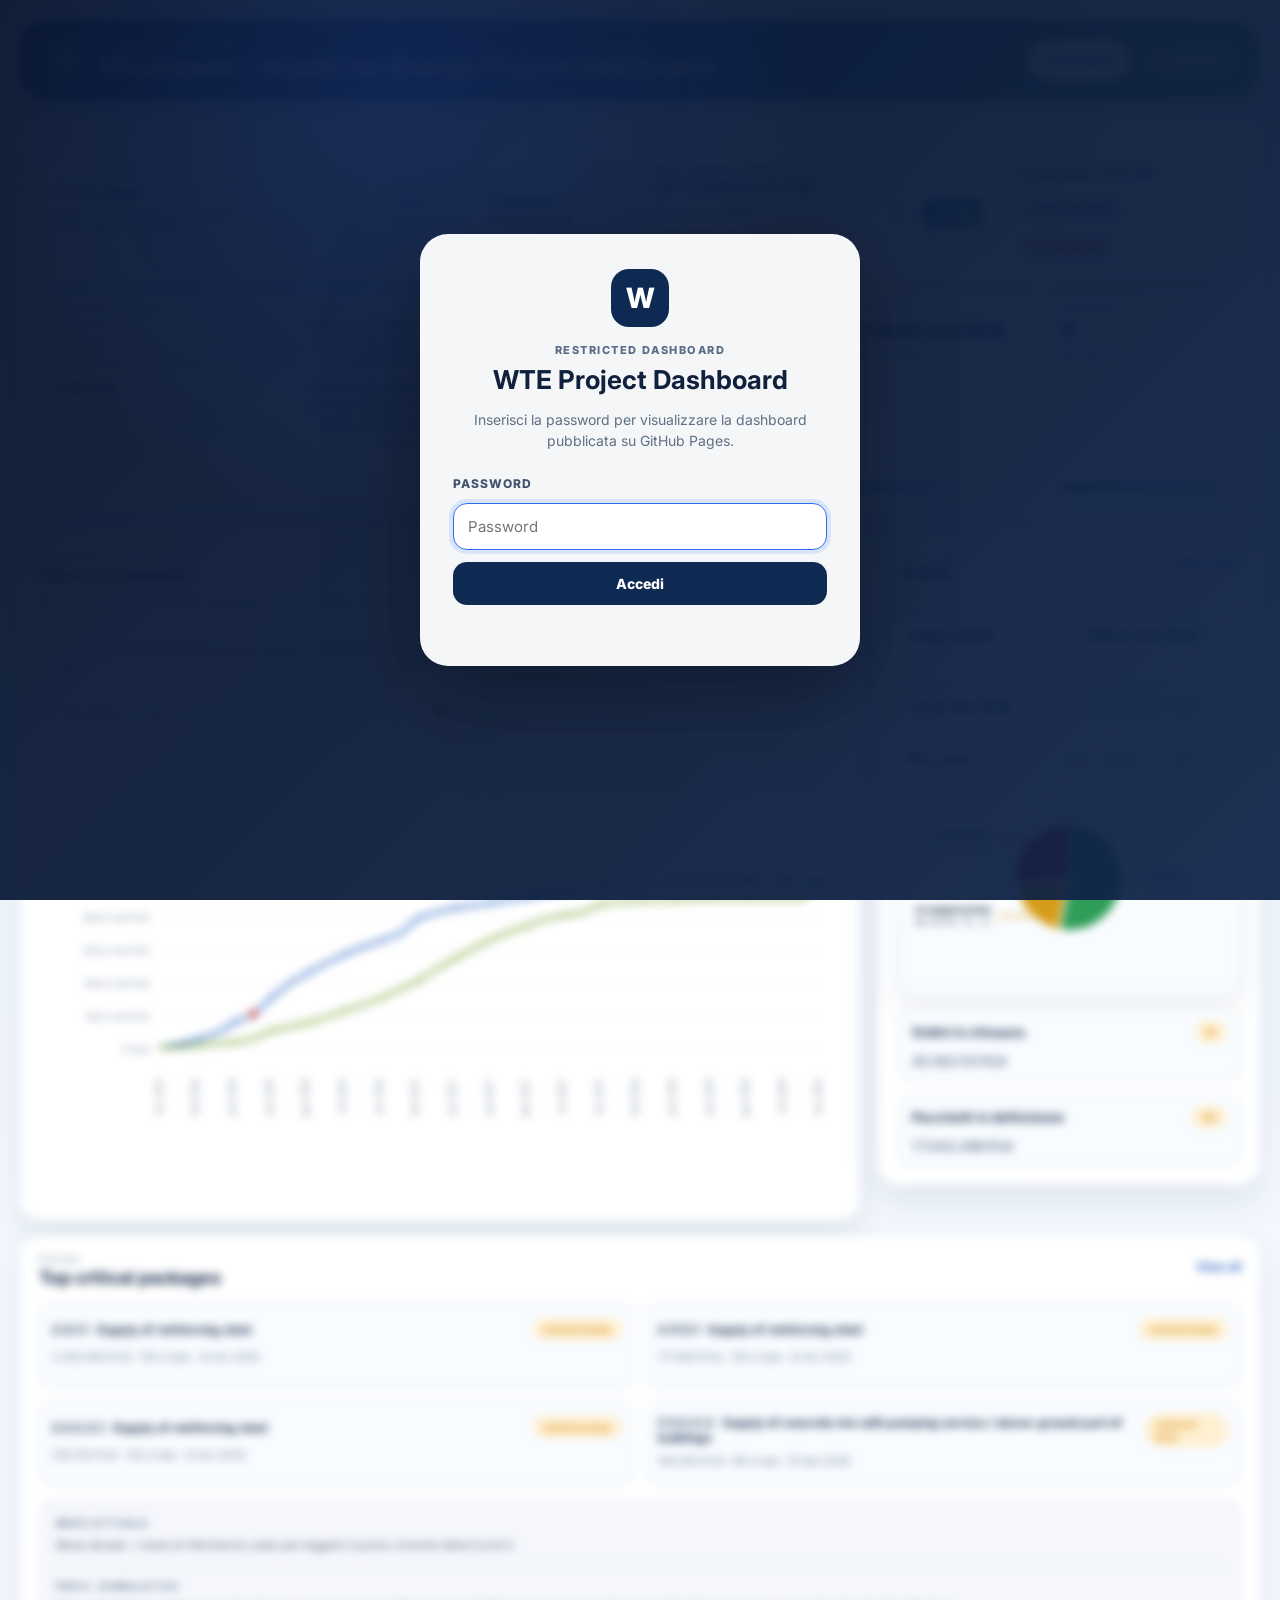
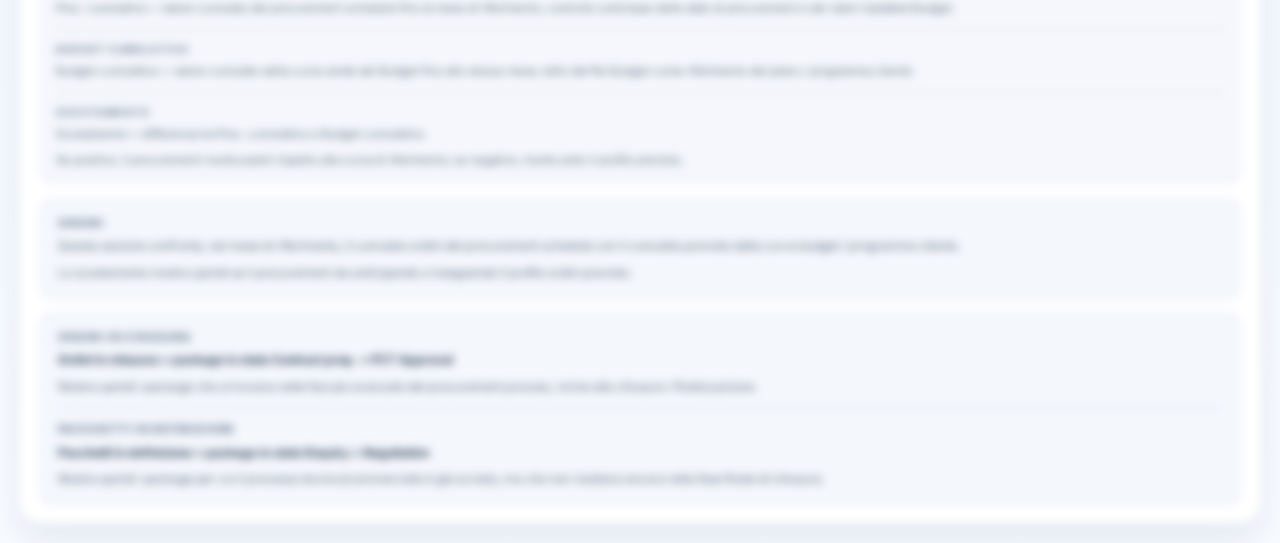
==== commit 689168ed: "Add files via upload" ====
--- a/docs/index.html
+++ b/docs/index.html
@@ -1,330 +1,330 @@
-<!doctype html>
-<html lang="it">
-  <head>
-    <meta charset="UTF-8" />
-    <meta name="viewport" content="width=device-width, initial-scale=1.0" />
-    <title>Wloclawek - Waste-to-Energy Project Dashboard</title>
-    <link rel="preconnect" href="https://fonts.googleapis.com">
-    <link rel="preconnect" href="https://fonts.gstatic.com" crossorigin>
-    <link href="https://fonts.googleapis.com/css2?family=Inter:wght@400;500;600;700;800&display=swap" rel="stylesheet">
-    <link rel="stylesheet" href="./static/css/styles.css?v=20260515144430" />
-  <style>
-.github-locked .shell { filter: blur(5px); pointer-events: none; user-select: none; }
-.github-password-gate { position: fixed; inset: 0; z-index: 99999; display: flex; align-items: center; justify-content: center; padding: 24px; background: radial-gradient(circle at 30% 10%, rgba(45, 109, 246, 0.14), transparent 36%), linear-gradient(135deg, rgba(8, 20, 44, 0.96), rgba(15, 35, 72, 0.94)); font-family: Inter, system-ui, -apple-system, BlinkMacSystemFont, 'Segoe UI', sans-serif; }
-.github-password-card { width: min(440px, 100%); padding: 34px 32px 30px; border: 1px solid rgba(255,255,255,0.18); border-radius: 28px; background: rgba(255,255,255,0.96); box-shadow: 0 30px 90px rgba(0,0,0,0.35); text-align: center; }
-.github-password-mark { width: 58px; height: 58px; margin: 0 auto 16px; border-radius: 18px; display: grid; place-items: center; background: #0f2a52; color: #fff; font-weight: 800; font-size: 28px; letter-spacing: -0.04em; }
-.github-password-eyebrow { margin: 0 0 8px; text-transform: uppercase; letter-spacing: 0.14em; font-size: 11px; font-weight: 800; color: #5b6c87; }
-.github-password-card h1 { margin: 0; font-size: 26px; line-height: 1.15; color: #10213d; }
-.github-password-copy { margin: 14px 0 24px; color: #5f6f86; line-height: 1.55; font-size: 14px; }
-.github-password-card form { display: grid; gap: 12px; text-align: left; }
-.github-password-card label { font-size: 12px; font-weight: 800; letter-spacing: 0.08em; text-transform: uppercase; color: #43536b; }
-.github-password-card input { width: 100%; box-sizing: border-box; border: 1px solid #d3dbe8; border-radius: 14px; padding: 13px 14px; font-size: 15px; outline: none; }
-.github-password-card input:focus { border-color: #2d6df6; box-shadow: 0 0 0 4px rgba(45,109,246,0.13); }
-.github-password-card button { border: 0; border-radius: 14px; padding: 13px 16px; background: #0f2a52; color: #fff; font-size: 14px; font-weight: 800; cursor: pointer; }
-.github-password-card button:hover { background: #163967; }
-.github-password-error { min-height: 18px; margin: 0; color: #c5161d; font-size: 13px; text-align: center; font-weight: 700; }
-@media (max-width: 520px) { .github-password-card { padding: 28px 22px 24px; border-radius: 22px; } .github-password-card h1 { font-size: 22px; } }
-</style>
-</head>
-  <body class="github-locked">
-
-    <div id="github-password-gate" class="github-password-gate" role="dialog" aria-modal="true" aria-labelledby="github-password-title">
-      <div class="github-password-card">
-        <div class="github-password-mark">W</div>
-        <p class="github-password-eyebrow">Restricted dashboard</p>
-        <h1 id="github-password-title">WTE Project Dashboard</h1>
-        <p class="github-password-copy">Inserisci la password per visualizzare la dashboard pubblicata su GitHub Pages.</p>
-        <form id="github-password-form" autocomplete="off">
-          <label for="github-password-input">Password</label>
-          <input id="github-password-input" type="password" placeholder="Password" autocomplete="current-password" required />
-          <button type="submit">Accedi</button>
-          <p id="github-password-error" class="github-password-error" aria-live="polite"></p>
-        </form>
-      </div>
-    </div>
-    
-    <div class="shell">
-      <header class="topbar">
-        <div class="brand-block">
-          <div class="brand-mark">W</div>
-          <div>
-            <div class="eyebrow">CEO / PM Dashboard</div>
-            <h1 id="project-title">Wloclawek - Waste-to-Energy Project Dashboard</h1>
-          </div>
-        </div>
-        <nav class="tabs">
-          <button class="tab active" data-tab="overview">Overview</button>
-          <button class="tab" data-tab="portfolio">Portfolio</button>
-          
-        </nav>
-      </header>
-
-      <main>
-        <section id="overview-tab" class="tab-panel active">
-          <section class="overview-minimal">
-            <section class="hero-board card minimal-hero">
-              <div class="hero-strip top-strip-grid">
-                <div class="top-strip-card strip-overview">
-                  <div class="strip-overview-content">
-                    <div class="strip-overview-text">
-                      <div class="eyebrow dark">Overview</div>
-                      <div class="hero-title-row">
-                        <h2 class="minimal-title">Overview</h2>
-                        <div id="overall-status" class="status-chip neutral" style="display:none">NO DATA</div>
-                      </div>
-                      <p id="executive-message" class="hero-copy">Numeri chiave e curva S per capire subito ordini,<br>budget aggiornato e stato reale.</p>
-                    </div>
-                    <div class="overview-versions-mini" id="versions-card" aria-label="Versioni file Budget e Procurement">
-                      <div class="eyebrow dark">File versions</div>
-                      <div class="overview-versions-lines">
-                        <div class="overview-version-line"><span>Budget</span><strong id="budget-version">—</strong></div>
-                        <div class="overview-version-line"><span>Procurement</span><strong id="procurement-version">—</strong></div>
-                      </div>
-                    </div>
-                  </div>
-                </div>
-                <div class="mini-stat top-strip-card compact-check-card">
-                  <span>Procurement check</span>
-                  <strong class="compact-check-title">Attività pianificate per mese</strong>
-                  <div class="compact-check-row">
-                    <label class="month-field compact-month-field">
-                      <span>Mese / anno</span>
-                      <input id="month-check-input" type="month" />
-                    </label>
-                    <button id="month-check-button" type="button" class="btn-primary compact-check-button">Check</button>
-                  </div>
-                  <div id="month-check-hint" class="meta-text month-check-hint compact-check-hint">Filtro pronto.</div>
-                </div>
-                <div class="mini-stat top-strip-card meta-card report-meta-card">
-                  <span>Last refresh</span>
-                  <strong id="generated-at">—</strong>
-                  <div class="report-actions">
-                    <a id="generate-report-button" class="report-generate-button" href="./reports/WTE_Dashboard_Report.xlsx" download title="Scarica il report Excel statico generato dalla versione locale">Excel Report</a>
-                    <a id="generate-pdf-button" class="report-generate-button pdf-report-button" href="./reports/WTE_CEO_Premium_Report.pdf" download title="Scarica il PDF Premium statico generato dalla versione locale">PDF Premium</a>
-                  </div>
-                </div>
-              </div>
-              <div id="hero-kpis" class="hero-kpis minimal-kpis"></div>
-            </section>
-
-            <section class="overview-grid minimal-main-grid">
-              <article class="card panel chart-panel minimal-chart-panel clickable" data-detail="curve">
-                <div class="panel-head minimal-panel-head">
-                  <div>
-                    <div class="eyebrow dark">Andamento degli ordini</div>
-                    <h2>Curva S cumulata</h2>
-                    <p>Blu = procurement schedule cumulativo in PLN · verde = budget / programma cliente in PLN · rosso = stato attuale.</p>
-                  </div>
-                  <button class="ghost-link" data-detail="curve">Open detail</button>
-                </div>
-                <div id="overview-note" class="note-banner"></div>
-                <div id="curve-chart" class="chart-shell minimal-chart"></div>
-              </article>
-
-              <aside class="minimal-side-column">
-                <article class="card panel compact-panel clickable" data-detail="orders-status">
-                  <div class="panel-head compact minimal-panel-head">
-                    <div>
-                      <div class="eyebrow dark">Stato attuale</div>
-                      <h2>Ordini</h2>
-                    </div>
-                    <button class="ghost-link" data-detail="orders-status">Open detail</button>
-                  </div>
-                  <div id="curve-summary" class="curve-summary"></div>
-                  <div id="orders-status" class="orders-status-grid minimal-orders-grid"></div>
-                </article>
-
-              </aside>
-            </section>
-
-            <section class="overview-grid minimal-bottom-grid">
-              <article class="card panel compact-panel">
-                <div class="panel-head compact minimal-panel-head">
-                  <div>
-                    <div class="eyebrow dark">Focus</div>
-                    <h2>Top critical packages</h2>
-                  </div>
-                  <button class="ghost-link" data-detail="critical">View all</button>
-                </div>
-                <div id="critical-list" class="critical-list minimal-critical-list"></div>
-                <div class="overview-orders-explanation detail-note detail-note-bottom compact-overview-note">
-                  <div class="detail-note-group">
-                    <div class="detail-note-title">Mese attuale</div>
-                    <p>Mese attuale = mese di riferimento usato per leggere il punto corrente della Curva S.</p>
-                  </div>
-                  <hr />
-                  <div class="detail-note-group">
-                    <div class="detail-note-title">Proc. cumulativo</div>
-                    <p>Proc. cumulativo = valore cumulato del procurement schedule fino al mese di riferimento, costruito sulla base delle date di procurement e dei valori Updated Budget.</p>
-                  </div>
-                  <hr />
-                  <div class="detail-note-group">
-                    <div class="detail-note-title">Budget cumulativo</div>
-                    <p>Budget cumulativo = valore cumulato della curva verde del Budget fino allo stesso mese, letto dal file Budget come riferimento del piano / programma cliente.</p>
-                  </div>
-                  <hr />
-                  <div class="detail-note-group">
-                    <div class="detail-note-title">Scostamento</div>
-                    <p>Scostamento = differenza tra Proc. cumulativo e Budget cumulativo.</p>
-                    <p>Se positivo, il procurement risulta avanti rispetto alla curva di riferimento; se negativo, risulta sotto il profilo previsto.</p>
-                  </div>
-                </div>
-                <div class="detail-note detail-note-bottom overview-orders-note">
-                  <div class="detail-note-group">
-                    <div class="detail-note-title">Ordini</div>
-                    <p>Questa sezione confronta, nel mese di riferimento, il cumulato ordini del procurement schedule con il cumulato previsto dalla curva budget / programma cliente.</p>
-                    <p>Lo scostamento mostra quindi se il procurement sta anticipando o inseguendo il profilo ordini previsto.</p>
-                  </div>
-                </div>
-                <div class="detail-note detail-note-bottom overview-orders-note secondary">
-                  <div class="detail-note-group">
-                    <div class="detail-note-title">Ordini in chiusura</div>
-                    <p><strong>Ordini in chiusura = package in stato Contract prep. + PCT Approval</strong></p>
-                    <p>Mostra quindi i package che si trovano nelle fasi più avanzate del procurement process, vicine alla chiusura / finalizzazione.</p>
-                  </div>
-                  <hr />
-                  <div class="detail-note-group">
-                    <div class="detail-note-title">Pacchetti in definizione</div>
-                    <p><strong>Pacchetti in definizione = package in stato Enquiry + Negotiation</strong></p>
-                    <p>Mostra quindi i package per cui il processo tecnico/commerciale è già avviato, ma che non risultano ancora nella fase finale di chiusura.</p>
-                  </div>
-                </div>
-              </article>
-            </section>
-          </section>
-        </section>
-
-        <section id="portfolio-tab" class="tab-panel">
-          <section class="content-grid">
-            <article class="card panel">
-              <div class="panel-head compact">
-                <div>
-                  <div class="eyebrow dark">Portfolio</div>
-                  <h2>WBS exposure</h2>
-                  <p>Quali gruppi assorbono budget e rischio.</p>
-                </div>
-              </div>
-              <div id="root-grid" class="root-grid"></div>
-              <div id="to-award-root-chart" class="to-award-root-chart"></div>
-              <div id="programme-milestones" class="programme-milestones-block"></div>
-            </article>
-
-            <article class="card panel">
-              <div class="panel-head compact">
-                <div>
-                  <div class="eyebrow dark">Portfolio</div>
-                  <h2>Delayed by root group</h2>
-                  <p>Conteggio e valore dei package in ritardo.</p>
-                </div>
-              </div>
-              <div id="delay-bars" class="bar-chart"></div>
-              <div id="delay-curve" class="delay-curve-block"></div>
-            </article>
-          </section>
-
-          <section class="content-grid">
-            <article class="card panel full-width">
-              <div class="panel-head compact">
-                <div>
-                  <div class="eyebrow dark">Portfolio</div>
-                  <h2>Top overruns</h2>
-                  <p>Pacchetti con extra-costo maggiore rispetto al Baseline Budget.</p>
-                </div>
-              </div>
-              <div class="table-wrap">
-                <table>
-                  <thead>
-                    <tr>
-                      <th>WBS</th>
-                      <th>Package</th>
-                      <th>Baseline Budget</th>
-                      <th>Updated Budget</th>
-                      <th>Variance</th>
-                    </tr>
-                  </thead>
-                  <tbody id="overrun-table"></tbody>
-                </table>
-              </div>
-
-              <div class="detail-note detail-note-bottom portfolio-kpi-note">
-                <div class="detail-note-group">
-                  <div class="detail-note-title">Updated Budget</div>
-                  <p><strong>Updated Budget = somma dei valori Updated Budget di tutti i package appartenenti al root group</strong></p>
-                  <p>Mostra quindi il valore economico aggiornato del gruppo, sulla base del procurement schedule più recente.</p>
-                </div>
-                <hr />
-                <div class="detail-note-group">
-                  <div class="detail-note-title">Contracted</div>
-                  <p><strong>Contracted = somma dei valori già contrattualizzati di tutti i package appartenenti al root group</strong></p>
-                  <p>Mostra quindi quale parte del gruppo risulta già coperta da contratto.</p>
-                </div>
-                <hr />
-                <div class="detail-note-group">
-                  <div class="detail-note-title">Completion</div>
-                  <p><strong>Completion = avanzamento pesato dei package appartenenti al root group, calcolato in funzione dello status e del valore economico di ciascun package</strong></p>
-                  <p>Il Completion non è calcolato come semplice numero di package completati, ma come avanzamento pesato sul valore economico. Ogni status del procurement process contribuisce in modo diverso al risultato finale, in base a un coefficiente di avanzamento predefinito.</p>
-                  <p><strong>Coefficienti usati:</strong> planned = 0% · enquiry = 15% · negotiation = 35% · contract prep. = 65% · PCT approval = 85% · closed / finalized = 100%.</p>
-                  <p>Il Completion del root group è quindi la somma dei valori Updated Budget pesati con questi coefficienti, divisa per il totale Updated Budget del gruppo.</p>
-                </div>
-                <hr />
-                <div class="detail-note-group">
-                  <div class="detail-note-title">Coverage</div>
-                  <p><strong>Coverage = Contracted / Updated Budget</strong></p>
-                  <p>Mostra quindi quale quota del budget aggiornato del root group risulta già coperta da contratti assegnati.</p>
-                </div>
-              </div>
-            </article>
-          </section>
-        </section>
-
-        <section id="detail-tab" class="tab-panel">
-          <article class="card panel detail-panel">
-            <div class="detail-header">
-              <button id="back-button" class="btn-back">← Back</button>
-              <div>
-                <div class="eyebrow dark">Detail</div>
-                <h2 id="detail-title">Dettaglio</h2>
-                <p id="detail-subtitle">—</p>
-              </div>
-            </div>
-            <div id="detail-metrics" class="detail-metrics"></div>
-            <div id="detail-content" class="detail-content"></div>
-          </article>
-        </section>
-      </main>
-    </div>
-
-    <script src="./static/js/app.js?v=20260515144430"></script>
-  
-    <script>
-      (function () {
-        const expectedHash = "ec282ade1a510796152b6bf8906ef248e48d99b8266b618546553c7e45f09242";
-        const storageKey = "wteDashboardGithubAccessHash";
-        const gate = document.getElementById("github-password-gate");
-        const form = document.getElementById("github-password-form");
-        const input = document.getElementById("github-password-input");
-        const error = document.getElementById("github-password-error");
-        async function sha256(text) {
-          const data = new TextEncoder().encode(text);
-          const digest = await crypto.subtle.digest("SHA-256", data);
-          return Array.from(new Uint8Array(digest)).map(b => b.toString(16).padStart(2, "0")).join("");
-        }
-        function unlock() {
-          document.body.classList.remove("github-locked");
-          if (gate) gate.remove();
-        }
-        if (localStorage.getItem(storageKey) === expectedHash) { unlock(); return; }
-        if (input) setTimeout(() => input.focus(), 80);
-        if (form) {
-          form.addEventListener("submit", async function (event) {
-            event.preventDefault();
-            const hash = await sha256(input.value || "");
-            if (hash === expectedHash) { localStorage.setItem(storageKey, expectedHash); unlock(); }
-            else { if (error) error.textContent = "Password non corretta."; input.value = ""; input.focus(); }
-          });
-        }
-      })();
-    </script>
-    
-</body>
-</html>
+<!doctype html>
+<html lang="it">
+  <head>
+    <meta charset="UTF-8" />
+    <meta name="viewport" content="width=device-width, initial-scale=1.0" />
+    <title>Wloclawek - Waste-to-Energy Project Dashboard</title>
+    <link rel="preconnect" href="https://fonts.googleapis.com">
+    <link rel="preconnect" href="https://fonts.gstatic.com" crossorigin>
+    <link href="https://fonts.googleapis.com/css2?family=Inter:wght@400;500;600;700;800&display=swap" rel="stylesheet">
+    <link rel="stylesheet" href="./static/css/styles.css?v=20260518154057" />
+  <style>
+.github-locked .shell { filter: blur(5px); pointer-events: none; user-select: none; }
+.github-password-gate { position: fixed; inset: 0; z-index: 99999; display: flex; align-items: center; justify-content: center; padding: 24px; background: radial-gradient(circle at 30% 10%, rgba(45, 109, 246, 0.14), transparent 36%), linear-gradient(135deg, rgba(8, 20, 44, 0.96), rgba(15, 35, 72, 0.94)); font-family: Inter, system-ui, -apple-system, BlinkMacSystemFont, 'Segoe UI', sans-serif; }
+.github-password-card { width: min(440px, 100%); padding: 34px 32px 30px; border: 1px solid rgba(255,255,255,0.18); border-radius: 28px; background: rgba(255,255,255,0.96); box-shadow: 0 30px 90px rgba(0,0,0,0.35); text-align: center; }
+.github-password-mark { width: 58px; height: 58px; margin: 0 auto 16px; border-radius: 18px; display: grid; place-items: center; background: #0f2a52; color: #fff; font-weight: 800; font-size: 28px; letter-spacing: -0.04em; }
+.github-password-eyebrow { margin: 0 0 8px; text-transform: uppercase; letter-spacing: 0.14em; font-size: 11px; font-weight: 800; color: #5b6c87; }
+.github-password-card h1 { margin: 0; font-size: 26px; line-height: 1.15; color: #10213d; }
+.github-password-copy { margin: 14px 0 24px; color: #5f6f86; line-height: 1.55; font-size: 14px; }
+.github-password-card form { display: grid; gap: 12px; text-align: left; }
+.github-password-card label { font-size: 12px; font-weight: 800; letter-spacing: 0.08em; text-transform: uppercase; color: #43536b; }
+.github-password-card input { width: 100%; box-sizing: border-box; border: 1px solid #d3dbe8; border-radius: 14px; padding: 13px 14px; font-size: 15px; outline: none; }
+.github-password-card input:focus { border-color: #2d6df6; box-shadow: 0 0 0 4px rgba(45,109,246,0.13); }
+.github-password-card button { border: 0; border-radius: 14px; padding: 13px 16px; background: #0f2a52; color: #fff; font-size: 14px; font-weight: 800; cursor: pointer; }
+.github-password-card button:hover { background: #163967; }
+.github-password-error { min-height: 18px; margin: 0; color: #c5161d; font-size: 13px; text-align: center; font-weight: 700; }
+@media (max-width: 520px) { .github-password-card { padding: 28px 22px 24px; border-radius: 22px; } .github-password-card h1 { font-size: 22px; } }
+</style>
+</head>
+  <body class="github-locked">
+
+    <div id="github-password-gate" class="github-password-gate" role="dialog" aria-modal="true" aria-labelledby="github-password-title">
+      <div class="github-password-card">
+        <div class="github-password-mark">W</div>
+        <p class="github-password-eyebrow">Restricted dashboard</p>
+        <h1 id="github-password-title">WTE Project Dashboard</h1>
+        <p class="github-password-copy">Inserisci la password per visualizzare la dashboard pubblicata su GitHub Pages.</p>
+        <form id="github-password-form" autocomplete="off">
+          <label for="github-password-input">Password</label>
+          <input id="github-password-input" type="password" placeholder="Password" autocomplete="current-password" required />
+          <button type="submit">Accedi</button>
+          <p id="github-password-error" class="github-password-error" aria-live="polite"></p>
+        </form>
+      </div>
+    </div>
+    
+    <div class="shell">
+      <header class="topbar">
+        <div class="brand-block">
+          <div class="brand-mark">W</div>
+          <div>
+            <div class="eyebrow">CEO / PM Dashboard</div>
+            <h1 id="project-title">Wloclawek - Waste-to-Energy Project Dashboard</h1>
+          </div>
+        </div>
+        <nav class="tabs">
+          <button class="tab active" data-tab="overview">Overview</button>
+          <button class="tab" data-tab="portfolio">Portfolio</button>
+          
+        </nav>
+      </header>
+
+      <main>
+        <section id="overview-tab" class="tab-panel active">
+          <section class="overview-minimal">
+            <section class="hero-board card minimal-hero">
+              <div class="hero-strip top-strip-grid">
+                <div class="top-strip-card strip-overview">
+                  <div class="strip-overview-content">
+                    <div class="strip-overview-text">
+                      <div class="eyebrow dark">Overview</div>
+                      <div class="hero-title-row">
+                        <h2 class="minimal-title">Overview</h2>
+                        <div id="overall-status" class="status-chip neutral" style="display:none">NO DATA</div>
+                      </div>
+                      <p id="executive-message" class="hero-copy">Numeri chiave e curva S per capire subito ordini,<br>budget aggiornato e stato reale.</p>
+                    </div>
+                    <div class="overview-versions-mini" id="versions-card" aria-label="Versioni file Budget e Procurement">
+                      <div class="eyebrow dark">File versions</div>
+                      <div class="overview-versions-lines">
+                        <div class="overview-version-line"><span>Budget</span><strong id="budget-version">—</strong></div>
+                        <div class="overview-version-line"><span>Procurement</span><strong id="procurement-version">—</strong></div>
+                      </div>
+                    </div>
+                  </div>
+                </div>
+                <div class="mini-stat top-strip-card compact-check-card">
+                  <span>Procurement check</span>
+                  <strong class="compact-check-title">Attività pianificate per mese</strong>
+                  <div class="compact-check-row">
+                    <label class="month-field compact-month-field">
+                      <span>Mese / anno</span>
+                      <input id="month-check-input" type="month" />
+                    </label>
+                    <button id="month-check-button" type="button" class="btn-primary compact-check-button">Check</button>
+                  </div>
+                  <div id="month-check-hint" class="meta-text month-check-hint compact-check-hint">Filtro pronto.</div>
+                </div>
+                <div class="mini-stat top-strip-card meta-card report-meta-card">
+                  <span>Last refresh</span>
+                  <strong id="generated-at">—</strong>
+                  <div class="report-actions">
+                    <a id="generate-report-button" class="report-generate-button" href="./reports/WTE_Dashboard_Report.xlsx" download title="Scarica il report Excel statico generato dalla versione locale">Excel Report</a>
+                    <a id="generate-pdf-button" class="report-generate-button pdf-report-button" href="./reports/WTE_CEO_Premium_Report.pdf" download title="Scarica il PDF Premium statico generato dalla versione locale">PDF Premium</a>
+                  </div>
+                </div>
+              </div>
+              <div id="hero-kpis" class="hero-kpis minimal-kpis"></div>
+            </section>
+
+            <section class="overview-grid minimal-main-grid">
+              <article class="card panel chart-panel minimal-chart-panel clickable" data-detail="curve">
+                <div class="panel-head minimal-panel-head">
+                  <div>
+                    <div class="eyebrow dark">Andamento degli ordini</div>
+                    <h2>Curva S cumulata</h2>
+                    <p>Blu = procurement schedule cumulativo in PLN · verde = budget / programma cliente in PLN · rosso = stato attuale.</p>
+                  </div>
+                  <button class="ghost-link" data-detail="curve">Open detail</button>
+                </div>
+                <div id="overview-note" class="note-banner"></div>
+                <div id="curve-chart" class="chart-shell minimal-chart"></div>
+              </article>
+
+              <aside class="minimal-side-column">
+                <article class="card panel compact-panel clickable" data-detail="orders-status">
+                  <div class="panel-head compact minimal-panel-head">
+                    <div>
+                      <div class="eyebrow dark">Stato attuale</div>
+                      <h2>Ordini</h2>
+                    </div>
+                    <button class="ghost-link" data-detail="orders-status">Open detail</button>
+                  </div>
+                  <div id="curve-summary" class="curve-summary"></div>
+                  <div id="orders-status" class="orders-status-grid minimal-orders-grid"></div>
+                </article>
+
+              </aside>
+            </section>
+
+            <section class="overview-grid minimal-bottom-grid">
+              <article class="card panel compact-panel">
+                <div class="panel-head compact minimal-panel-head">
+                  <div>
+                    <div class="eyebrow dark">Focus</div>
+                    <h2>Top critical packages</h2>
+                  </div>
+                  <button class="ghost-link" data-detail="critical">View all</button>
+                </div>
+                <div id="critical-list" class="critical-list minimal-critical-list"></div>
+                <div class="overview-orders-explanation detail-note detail-note-bottom compact-overview-note">
+                  <div class="detail-note-group">
+                    <div class="detail-note-title">Mese attuale</div>
+                    <p>Mese attuale = mese di riferimento usato per leggere il punto corrente della Curva S.</p>
+                  </div>
+                  <hr />
+                  <div class="detail-note-group">
+                    <div class="detail-note-title">Proc. cumulativo</div>
+                    <p>Proc. cumulativo = valore cumulato del procurement schedule fino al mese di riferimento, costruito sulla base delle date di procurement e dei valori Updated Budget.</p>
+                  </div>
+                  <hr />
+                  <div class="detail-note-group">
+                    <div class="detail-note-title">Budget cumulativo</div>
+                    <p>Budget cumulativo = valore cumulato della curva verde del Budget fino allo stesso mese, letto dal file Budget come riferimento del piano / programma cliente.</p>
+                  </div>
+                  <hr />
+                  <div class="detail-note-group">
+                    <div class="detail-note-title">Scostamento</div>
+                    <p>Scostamento = differenza tra Proc. cumulativo e Budget cumulativo.</p>
+                    <p>Se positivo, il procurement risulta avanti rispetto alla curva di riferimento; se negativo, risulta sotto il profilo previsto.</p>
+                  </div>
+                </div>
+                <div class="detail-note detail-note-bottom overview-orders-note">
+                  <div class="detail-note-group">
+                    <div class="detail-note-title">Ordini</div>
+                    <p>Questa sezione confronta, nel mese di riferimento, il cumulato ordini del procurement schedule con il cumulato previsto dalla curva budget / programma cliente.</p>
+                    <p>Lo scostamento mostra quindi se il procurement sta anticipando o inseguendo il profilo ordini previsto.</p>
+                  </div>
+                </div>
+                <div class="detail-note detail-note-bottom overview-orders-note secondary">
+                  <div class="detail-note-group">
+                    <div class="detail-note-title">Ordini in chiusura</div>
+                    <p><strong>Ordini in chiusura = package in stato Contract prep. + PCT Approval</strong></p>
+                    <p>Mostra quindi i package che si trovano nelle fasi più avanzate del procurement process, vicine alla chiusura / finalizzazione.</p>
+                  </div>
+                  <hr />
+                  <div class="detail-note-group">
+                    <div class="detail-note-title">Pacchetti in definizione</div>
+                    <p><strong>Pacchetti in definizione = package in stato Enquiry + Negotiation</strong></p>
+                    <p>Mostra quindi i package per cui il processo tecnico/commerciale è già avviato, ma che non risultano ancora nella fase finale di chiusura.</p>
+                  </div>
+                </div>
+              </article>
+            </section>
+          </section>
+        </section>
+
+        <section id="portfolio-tab" class="tab-panel">
+          <section class="content-grid">
+            <article class="card panel">
+              <div class="panel-head compact">
+                <div>
+                  <div class="eyebrow dark">Portfolio</div>
+                  <h2>WBS exposure</h2>
+                  <p>Quali gruppi assorbono budget e rischio.</p>
+                </div>
+              </div>
+              <div id="root-grid" class="root-grid"></div>
+              <div id="to-award-root-chart" class="to-award-root-chart"></div>
+              <div id="programme-milestones" class="programme-milestones-block"></div>
+            </article>
+
+            <article class="card panel">
+              <div class="panel-head compact">
+                <div>
+                  <div class="eyebrow dark">Portfolio</div>
+                  <h2>Delayed by root group</h2>
+                  <p>Conteggio e valore dei package in ritardo.</p>
+                </div>
+              </div>
+              <div id="delay-bars" class="bar-chart"></div>
+              <div id="delay-curve" class="delay-curve-block"></div>
+            </article>
+          </section>
+
+          <section class="content-grid">
+            <article class="card panel full-width">
+              <div class="panel-head compact">
+                <div>
+                  <div class="eyebrow dark">Portfolio</div>
+                  <h2>Top overruns</h2>
+                  <p>Pacchetti con extra-costo maggiore rispetto al Baseline Budget.</p>
+                </div>
+              </div>
+              <div class="table-wrap">
+                <table>
+                  <thead>
+                    <tr>
+                      <th>WBS</th>
+                      <th>Package</th>
+                      <th>Baseline Budget</th>
+                      <th>Updated Budget</th>
+                      <th>Variance</th>
+                    </tr>
+                  </thead>
+                  <tbody id="overrun-table"></tbody>
+                </table>
+              </div>
+
+              <div class="detail-note detail-note-bottom portfolio-kpi-note">
+                <div class="detail-note-group">
+                  <div class="detail-note-title">Updated Budget</div>
+                  <p><strong>Updated Budget = somma dei valori Updated Budget di tutti i package appartenenti al root group</strong></p>
+                  <p>Mostra quindi il valore economico aggiornato del gruppo, sulla base del procurement schedule più recente.</p>
+                </div>
+                <hr />
+                <div class="detail-note-group">
+                  <div class="detail-note-title">Contracted</div>
+                  <p><strong>Contracted = somma dei valori già contrattualizzati di tutti i package appartenenti al root group</strong></p>
+                  <p>Mostra quindi quale parte del gruppo risulta già coperta da contratto.</p>
+                </div>
+                <hr />
+                <div class="detail-note-group">
+                  <div class="detail-note-title">Completion</div>
+                  <p><strong>Completion = avanzamento pesato dei package appartenenti al root group, calcolato in funzione dello status e del valore economico di ciascun package</strong></p>
+                  <p>Il Completion non è calcolato come semplice numero di package completati, ma come avanzamento pesato sul valore economico. Ogni status del procurement process contribuisce in modo diverso al risultato finale, in base a un coefficiente di avanzamento predefinito.</p>
+                  <p><strong>Coefficienti usati:</strong> planned = 0% · enquiry = 15% · negotiation = 35% · contract prep. = 65% · PCT approval = 85% · closed / finalized = 100%.</p>
+                  <p>Il Completion del root group è quindi la somma dei valori Updated Budget pesati con questi coefficienti, divisa per il totale Updated Budget del gruppo.</p>
+                </div>
+                <hr />
+                <div class="detail-note-group">
+                  <div class="detail-note-title">Coverage</div>
+                  <p><strong>Coverage = Contracted / Updated Budget</strong></p>
+                  <p>Mostra quindi quale quota del budget aggiornato del root group risulta già coperta da contratti assegnati.</p>
+                </div>
+              </div>
+            </article>
+          </section>
+        </section>
+
+        <section id="detail-tab" class="tab-panel">
+          <article class="card panel detail-panel">
+            <div class="detail-header">
+              <button id="back-button" class="btn-back">← Back</button>
+              <div>
+                <div class="eyebrow dark">Detail</div>
+                <h2 id="detail-title">Dettaglio</h2>
+                <p id="detail-subtitle">—</p>
+              </div>
+            </div>
+            <div id="detail-metrics" class="detail-metrics"></div>
+            <div id="detail-content" class="detail-content"></div>
+          </article>
+        </section>
+      </main>
+    </div>
+
+    <script src="./static/js/app.js?v=20260518154057"></script>
+  
+    <script>
+      (function () {
+        const expectedHash = "ec282ade1a510796152b6bf8906ef248e48d99b8266b618546553c7e45f09242";
+        const storageKey = "wteDashboardGithubAccessHash";
+        const gate = document.getElementById("github-password-gate");
+        const form = document.getElementById("github-password-form");
+        const input = document.getElementById("github-password-input");
+        const error = document.getElementById("github-password-error");
+        async function sha256(text) {
+          const data = new TextEncoder().encode(text);
+          const digest = await crypto.subtle.digest("SHA-256", data);
+          return Array.from(new Uint8Array(digest)).map(b => b.toString(16).padStart(2, "0")).join("");
+        }
+        function unlock() {
+          document.body.classList.remove("github-locked");
+          if (gate) gate.remove();
+        }
+        if (localStorage.getItem(storageKey) === expectedHash) { unlock(); return; }
+        if (input) setTimeout(() => input.focus(), 80);
+        if (form) {
+          form.addEventListener("submit", async function (event) {
+            event.preventDefault();
+            const hash = await sha256(input.value || "");
+            if (hash === expectedHash) { localStorage.setItem(storageKey, expectedHash); unlock(); }
+            else { if (error) error.textContent = "Password non corretta."; input.value = ""; input.focus(); }
+          });
+        }
+      })();
+    </script>
+    
+</body>
+</html>
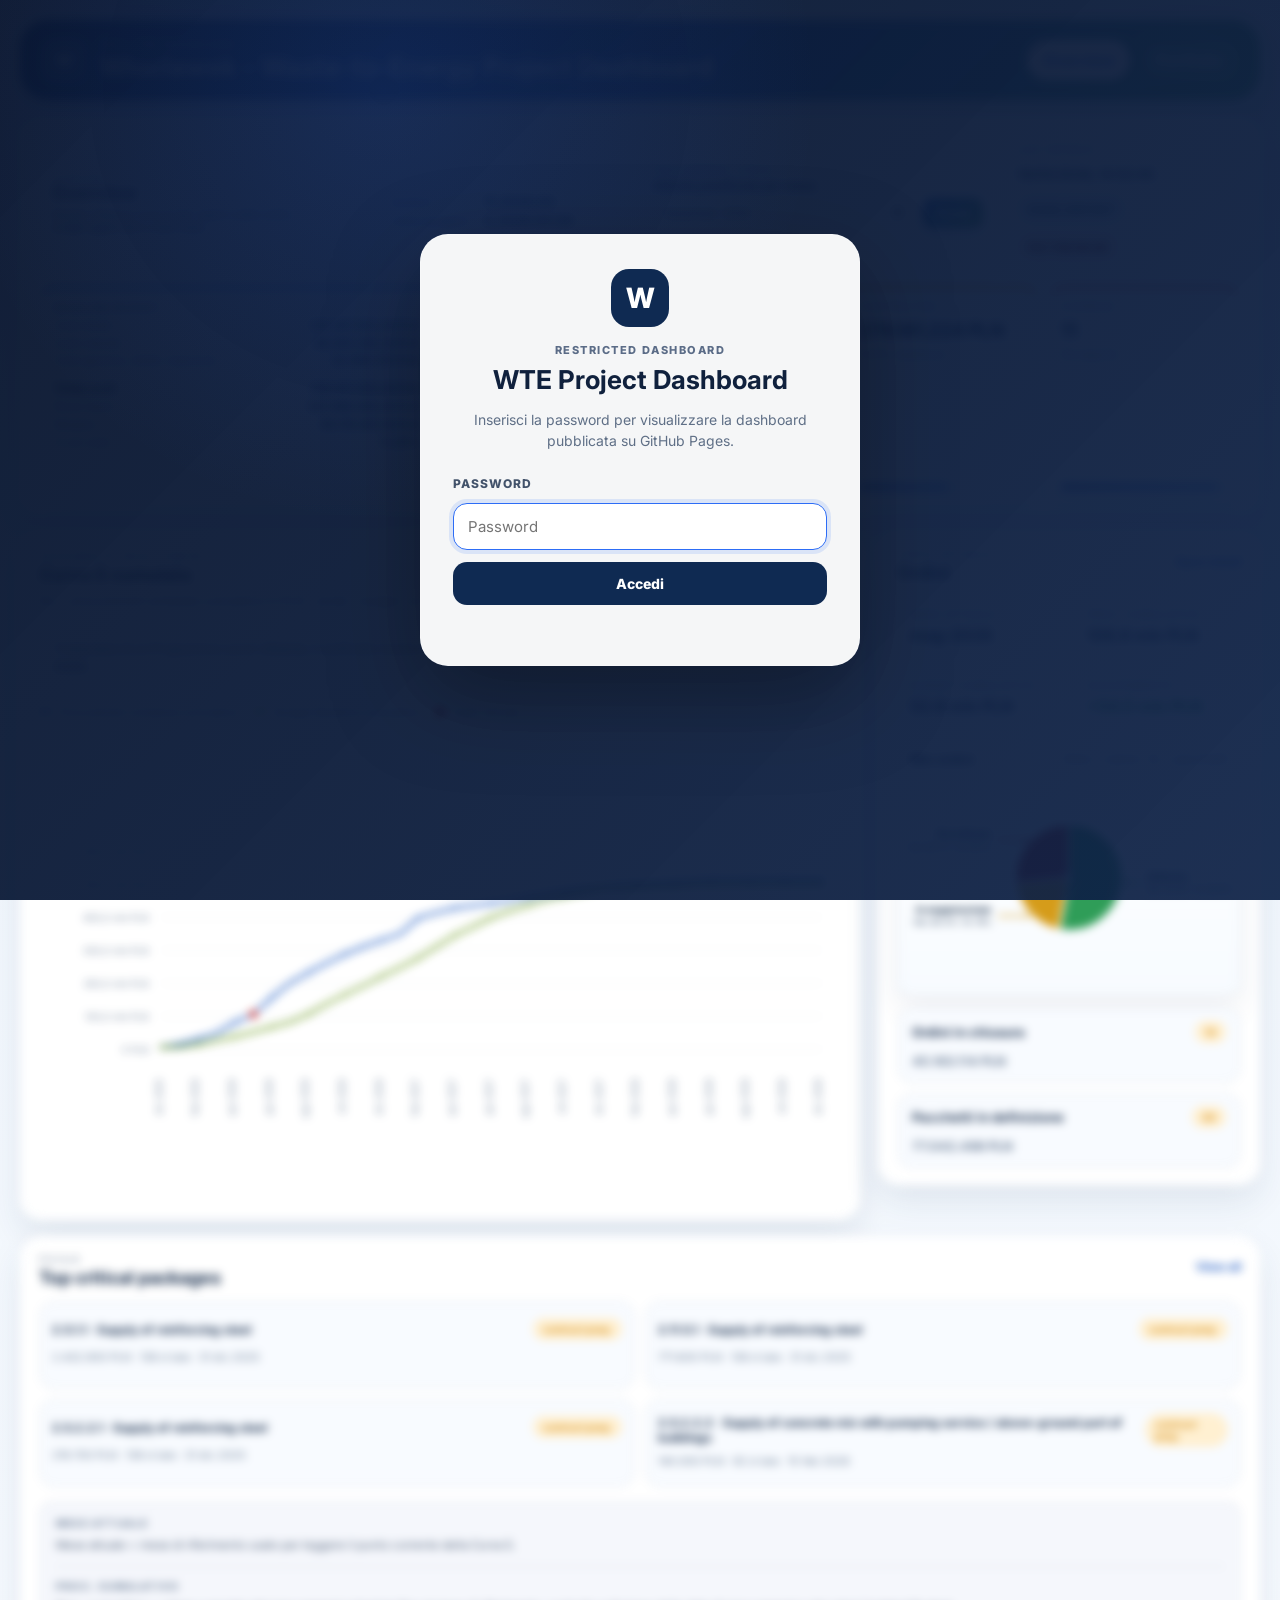
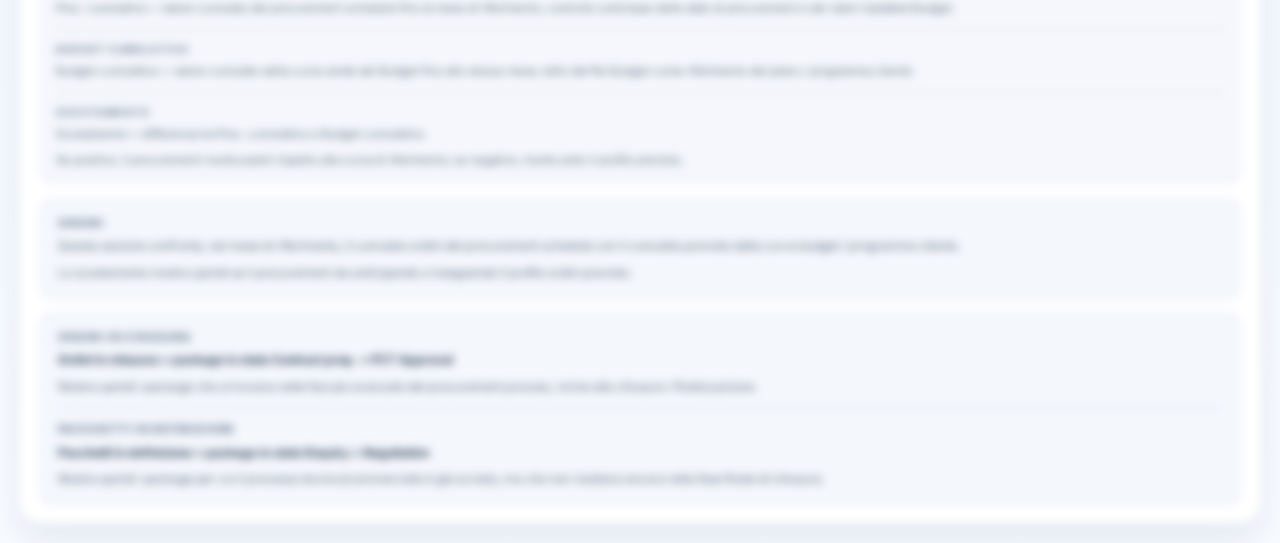
==== commit 51ae1899: "Add files via upload" ====
--- a/docs/index.html
+++ b/docs/index.html
@@ -7,7 +7,7 @@
     <link rel="preconnect" href="https://fonts.googleapis.com">
     <link rel="preconnect" href="https://fonts.gstatic.com" crossorigin>
     <link href="https://fonts.googleapis.com/css2?family=Inter:wght@400;500;600;700;800&display=swap" rel="stylesheet">
-    <link rel="stylesheet" href="./static/css/styles.css?v=20260518154057" />
+    <link rel="stylesheet" href="./static/css/styles.css?v=20260520110514" />
   <style>
 .github-locked .shell { filter: blur(5px); pointer-events: none; user-select: none; }
 .github-password-gate { position: fixed; inset: 0; z-index: 99999; display: flex; align-items: center; justify-content: center; padding: 24px; background: radial-gradient(circle at 30% 10%, rgba(45, 109, 246, 0.14), transparent 36%), linear-gradient(135deg, rgba(8, 20, 44, 0.96), rgba(15, 35, 72, 0.94)); font-family: Inter, system-ui, -apple-system, BlinkMacSystemFont, 'Segoe UI', sans-serif; }
@@ -294,7 +294,7 @@
       </main>
     </div>
 
-    <script src="./static/js/app.js?v=20260518154057"></script>
+    <script src="./static/js/app.js?v=20260520110514"></script>
   
     <script>
       (function () {
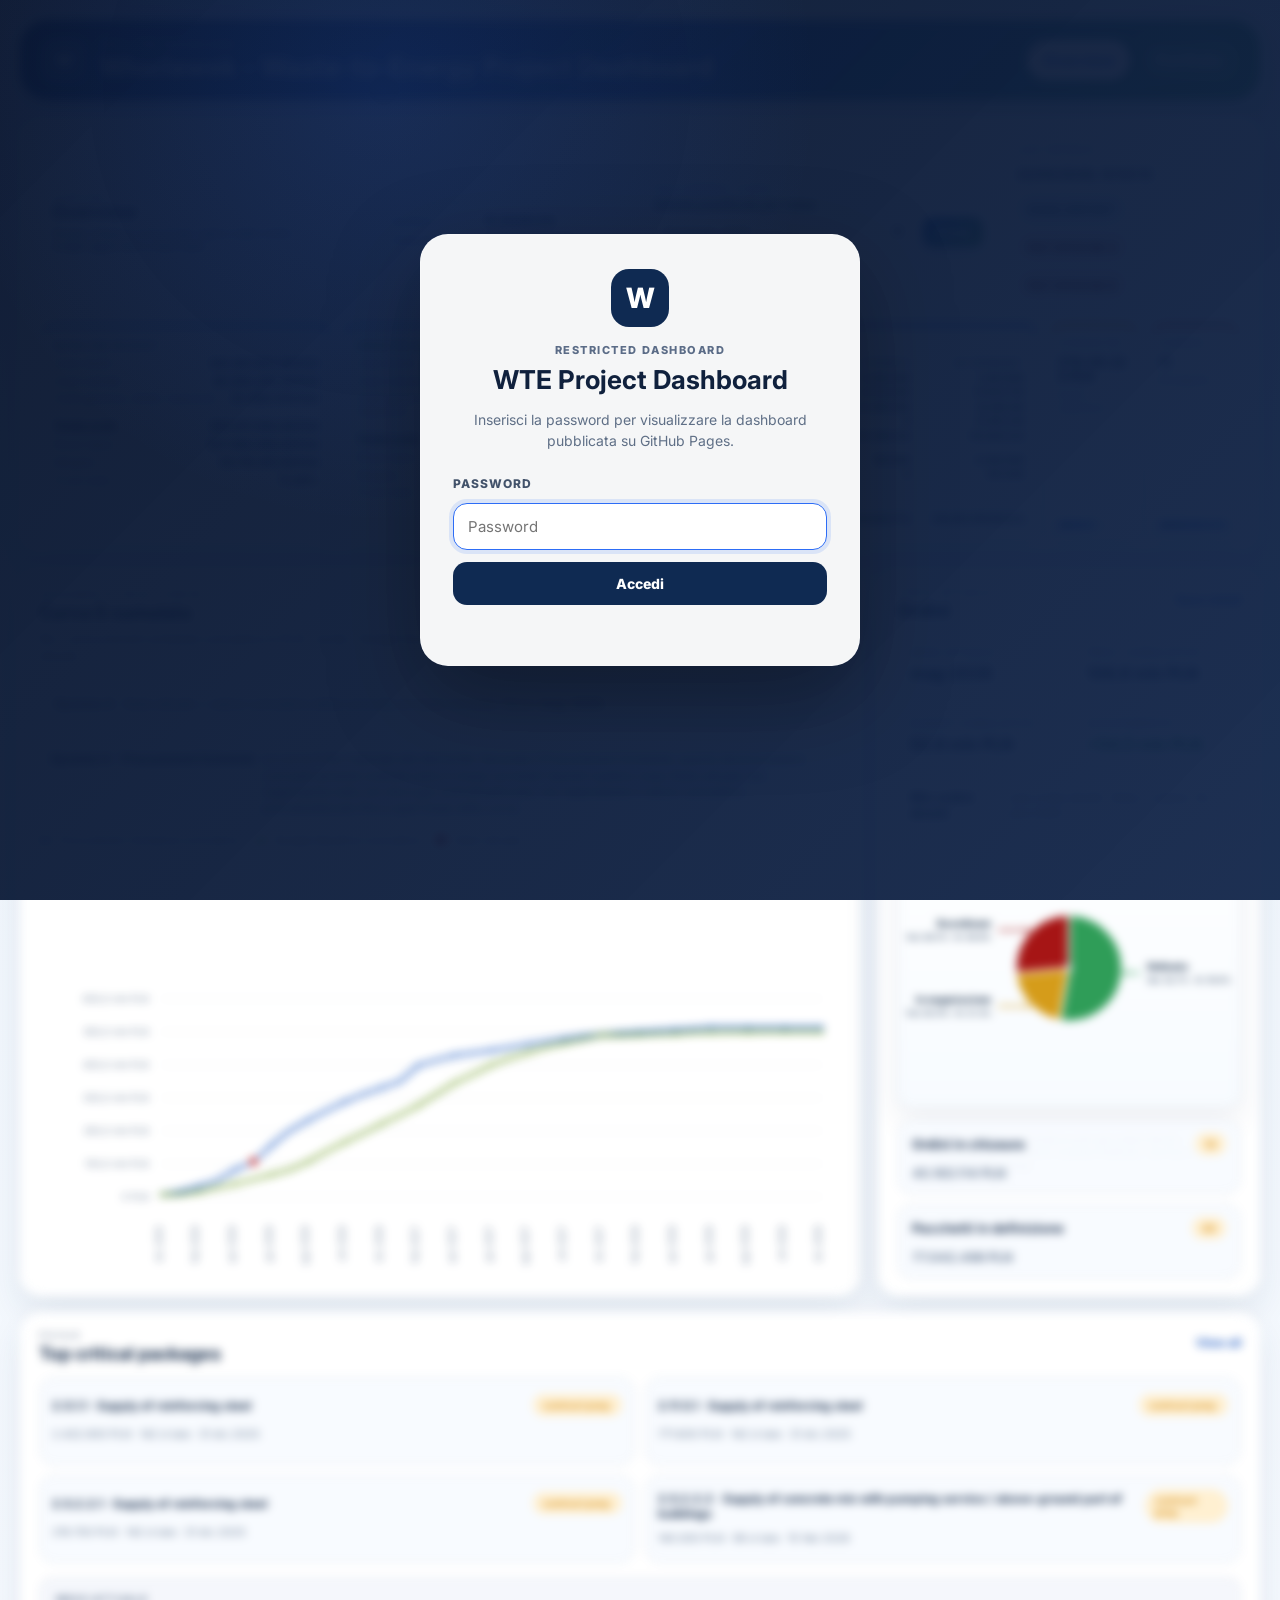
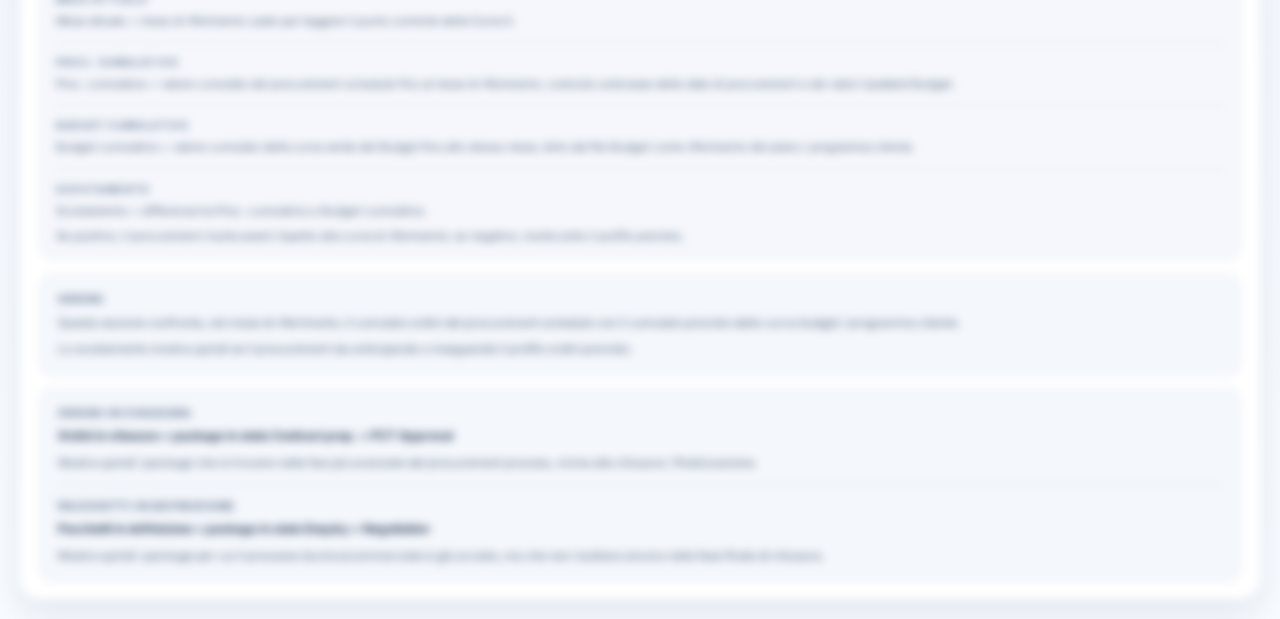
==== commit aa2d4370: "Update docs: dashboard data, assets and reports Regenerate and update documentation assets: add docs" ====
--- a/docs/index.html
+++ b/docs/index.html
@@ -1,330 +1,337 @@
-<!doctype html>
-<html lang="it">
-  <head>
-    <meta charset="UTF-8" />
-    <meta name="viewport" content="width=device-width, initial-scale=1.0" />
-    <title>Wloclawek - Waste-to-Energy Project Dashboard</title>
-    <link rel="preconnect" href="https://fonts.googleapis.com">
-    <link rel="preconnect" href="https://fonts.gstatic.com" crossorigin>
-    <link href="https://fonts.googleapis.com/css2?family=Inter:wght@400;500;600;700;800&display=swap" rel="stylesheet">
-    <link rel="stylesheet" href="./static/css/styles.css?v=20260520110514" />
-  <style>
-.github-locked .shell { filter: blur(5px); pointer-events: none; user-select: none; }
-.github-password-gate { position: fixed; inset: 0; z-index: 99999; display: flex; align-items: center; justify-content: center; padding: 24px; background: radial-gradient(circle at 30% 10%, rgba(45, 109, 246, 0.14), transparent 36%), linear-gradient(135deg, rgba(8, 20, 44, 0.96), rgba(15, 35, 72, 0.94)); font-family: Inter, system-ui, -apple-system, BlinkMacSystemFont, 'Segoe UI', sans-serif; }
-.github-password-card { width: min(440px, 100%); padding: 34px 32px 30px; border: 1px solid rgba(255,255,255,0.18); border-radius: 28px; background: rgba(255,255,255,0.96); box-shadow: 0 30px 90px rgba(0,0,0,0.35); text-align: center; }
-.github-password-mark { width: 58px; height: 58px; margin: 0 auto 16px; border-radius: 18px; display: grid; place-items: center; background: #0f2a52; color: #fff; font-weight: 800; font-size: 28px; letter-spacing: -0.04em; }
-.github-password-eyebrow { margin: 0 0 8px; text-transform: uppercase; letter-spacing: 0.14em; font-size: 11px; font-weight: 800; color: #5b6c87; }
-.github-password-card h1 { margin: 0; font-size: 26px; line-height: 1.15; color: #10213d; }
-.github-password-copy { margin: 14px 0 24px; color: #5f6f86; line-height: 1.55; font-size: 14px; }
-.github-password-card form { display: grid; gap: 12px; text-align: left; }
-.github-password-card label { font-size: 12px; font-weight: 800; letter-spacing: 0.08em; text-transform: uppercase; color: #43536b; }
-.github-password-card input { width: 100%; box-sizing: border-box; border: 1px solid #d3dbe8; border-radius: 14px; padding: 13px 14px; font-size: 15px; outline: none; }
-.github-password-card input:focus { border-color: #2d6df6; box-shadow: 0 0 0 4px rgba(45,109,246,0.13); }
-.github-password-card button { border: 0; border-radius: 14px; padding: 13px 16px; background: #0f2a52; color: #fff; font-size: 14px; font-weight: 800; cursor: pointer; }
-.github-password-card button:hover { background: #163967; }
-.github-password-error { min-height: 18px; margin: 0; color: #c5161d; font-size: 13px; text-align: center; font-weight: 700; }
-@media (max-width: 520px) { .github-password-card { padding: 28px 22px 24px; border-radius: 22px; } .github-password-card h1 { font-size: 22px; } }
-</style>
-</head>
-  <body class="github-locked">
-
-    <div id="github-password-gate" class="github-password-gate" role="dialog" aria-modal="true" aria-labelledby="github-password-title">
-      <div class="github-password-card">
-        <div class="github-password-mark">W</div>
-        <p class="github-password-eyebrow">Restricted dashboard</p>
-        <h1 id="github-password-title">WTE Project Dashboard</h1>
-        <p class="github-password-copy">Inserisci la password per visualizzare la dashboard pubblicata su GitHub Pages.</p>
-        <form id="github-password-form" autocomplete="off">
-          <label for="github-password-input">Password</label>
-          <input id="github-password-input" type="password" placeholder="Password" autocomplete="current-password" required />
-          <button type="submit">Accedi</button>
-          <p id="github-password-error" class="github-password-error" aria-live="polite"></p>
-        </form>
-      </div>
-    </div>
-    
-    <div class="shell">
-      <header class="topbar">
-        <div class="brand-block">
-          <div class="brand-mark">W</div>
-          <div>
-            <div class="eyebrow">CEO / PM Dashboard</div>
-            <h1 id="project-title">Wloclawek - Waste-to-Energy Project Dashboard</h1>
-          </div>
-        </div>
-        <nav class="tabs">
-          <button class="tab active" data-tab="overview">Overview</button>
-          <button class="tab" data-tab="portfolio">Portfolio</button>
-          
-        </nav>
-      </header>
-
-      <main>
-        <section id="overview-tab" class="tab-panel active">
-          <section class="overview-minimal">
-            <section class="hero-board card minimal-hero">
-              <div class="hero-strip top-strip-grid">
-                <div class="top-strip-card strip-overview">
-                  <div class="strip-overview-content">
-                    <div class="strip-overview-text">
-                      <div class="eyebrow dark">Overview</div>
-                      <div class="hero-title-row">
-                        <h2 class="minimal-title">Overview</h2>
-                        <div id="overall-status" class="status-chip neutral" style="display:none">NO DATA</div>
-                      </div>
-                      <p id="executive-message" class="hero-copy">Numeri chiave e curva S per capire subito ordini,<br>budget aggiornato e stato reale.</p>
-                    </div>
-                    <div class="overview-versions-mini" id="versions-card" aria-label="Versioni file Budget e Procurement">
-                      <div class="eyebrow dark">File versions</div>
-                      <div class="overview-versions-lines">
-                        <div class="overview-version-line"><span>Budget</span><strong id="budget-version">—</strong></div>
-                        <div class="overview-version-line"><span>Procurement</span><strong id="procurement-version">—</strong></div>
-                      </div>
-                    </div>
-                  </div>
-                </div>
-                <div class="mini-stat top-strip-card compact-check-card">
-                  <span>Procurement check</span>
-                  <strong class="compact-check-title">Attività pianificate per mese</strong>
-                  <div class="compact-check-row">
-                    <label class="month-field compact-month-field">
-                      <span>Mese / anno</span>
-                      <input id="month-check-input" type="month" />
-                    </label>
-                    <button id="month-check-button" type="button" class="btn-primary compact-check-button">Check</button>
-                  </div>
-                  <div id="month-check-hint" class="meta-text month-check-hint compact-check-hint">Filtro pronto.</div>
-                </div>
-                <div class="mini-stat top-strip-card meta-card report-meta-card">
-                  <span>Last refresh</span>
-                  <strong id="generated-at">—</strong>
-                  <div class="report-actions">
-                    <a id="generate-report-button" class="report-generate-button" href="./reports/WTE_Dashboard_Report.xlsx" download title="Scarica il report Excel statico generato dalla versione locale">Excel Report</a>
-                    <a id="generate-pdf-button" class="report-generate-button pdf-report-button" href="./reports/WTE_CEO_Premium_Report.pdf" download title="Scarica il PDF Premium statico generato dalla versione locale">PDF Premium</a>
-                  </div>
-                </div>
-              </div>
-              <div id="hero-kpis" class="hero-kpis minimal-kpis"></div>
-            </section>
-
-            <section class="overview-grid minimal-main-grid">
-              <article class="card panel chart-panel minimal-chart-panel clickable" data-detail="curve">
-                <div class="panel-head minimal-panel-head">
-                  <div>
-                    <div class="eyebrow dark">Andamento degli ordini</div>
-                    <h2>Curva S cumulata</h2>
-                    <p>Blu = procurement schedule cumulativo in PLN · verde = budget / programma cliente in PLN · rosso = stato attuale.</p>
-                  </div>
-                  <button class="ghost-link" data-detail="curve">Open detail</button>
-                </div>
-                <div id="overview-note" class="note-banner"></div>
-                <div id="curve-chart" class="chart-shell minimal-chart"></div>
-              </article>
-
-              <aside class="minimal-side-column">
-                <article class="card panel compact-panel clickable" data-detail="orders-status">
-                  <div class="panel-head compact minimal-panel-head">
-                    <div>
-                      <div class="eyebrow dark">Stato attuale</div>
-                      <h2>Ordini</h2>
-                    </div>
-                    <button class="ghost-link" data-detail="orders-status">Open detail</button>
-                  </div>
-                  <div id="curve-summary" class="curve-summary"></div>
-                  <div id="orders-status" class="orders-status-grid minimal-orders-grid"></div>
-                </article>
-
-              </aside>
-            </section>
-
-            <section class="overview-grid minimal-bottom-grid">
-              <article class="card panel compact-panel">
-                <div class="panel-head compact minimal-panel-head">
-                  <div>
-                    <div class="eyebrow dark">Focus</div>
-                    <h2>Top critical packages</h2>
-                  </div>
-                  <button class="ghost-link" data-detail="critical">View all</button>
-                </div>
-                <div id="critical-list" class="critical-list minimal-critical-list"></div>
-                <div class="overview-orders-explanation detail-note detail-note-bottom compact-overview-note">
-                  <div class="detail-note-group">
-                    <div class="detail-note-title">Mese attuale</div>
-                    <p>Mese attuale = mese di riferimento usato per leggere il punto corrente della Curva S.</p>
-                  </div>
-                  <hr />
-                  <div class="detail-note-group">
-                    <div class="detail-note-title">Proc. cumulativo</div>
-                    <p>Proc. cumulativo = valore cumulato del procurement schedule fino al mese di riferimento, costruito sulla base delle date di procurement e dei valori Updated Budget.</p>
-                  </div>
-                  <hr />
-                  <div class="detail-note-group">
-                    <div class="detail-note-title">Budget cumulativo</div>
-                    <p>Budget cumulativo = valore cumulato della curva verde del Budget fino allo stesso mese, letto dal file Budget come riferimento del piano / programma cliente.</p>
-                  </div>
-                  <hr />
-                  <div class="detail-note-group">
-                    <div class="detail-note-title">Scostamento</div>
-                    <p>Scostamento = differenza tra Proc. cumulativo e Budget cumulativo.</p>
-                    <p>Se positivo, il procurement risulta avanti rispetto alla curva di riferimento; se negativo, risulta sotto il profilo previsto.</p>
-                  </div>
-                </div>
-                <div class="detail-note detail-note-bottom overview-orders-note">
-                  <div class="detail-note-group">
-                    <div class="detail-note-title">Ordini</div>
-                    <p>Questa sezione confronta, nel mese di riferimento, il cumulato ordini del procurement schedule con il cumulato previsto dalla curva budget / programma cliente.</p>
-                    <p>Lo scostamento mostra quindi se il procurement sta anticipando o inseguendo il profilo ordini previsto.</p>
-                  </div>
-                </div>
-                <div class="detail-note detail-note-bottom overview-orders-note secondary">
-                  <div class="detail-note-group">
-                    <div class="detail-note-title">Ordini in chiusura</div>
-                    <p><strong>Ordini in chiusura = package in stato Contract prep. + PCT Approval</strong></p>
-                    <p>Mostra quindi i package che si trovano nelle fasi più avanzate del procurement process, vicine alla chiusura / finalizzazione.</p>
-                  </div>
-                  <hr />
-                  <div class="detail-note-group">
-                    <div class="detail-note-title">Pacchetti in definizione</div>
-                    <p><strong>Pacchetti in definizione = package in stato Enquiry + Negotiation</strong></p>
-                    <p>Mostra quindi i package per cui il processo tecnico/commerciale è già avviato, ma che non risultano ancora nella fase finale di chiusura.</p>
-                  </div>
-                </div>
-              </article>
-            </section>
-          </section>
-        </section>
-
-        <section id="portfolio-tab" class="tab-panel">
-          <section class="content-grid">
-            <article class="card panel">
-              <div class="panel-head compact">
-                <div>
-                  <div class="eyebrow dark">Portfolio</div>
-                  <h2>WBS exposure</h2>
-                  <p>Quali gruppi assorbono budget e rischio.</p>
-                </div>
-              </div>
-              <div id="root-grid" class="root-grid"></div>
-              <div id="to-award-root-chart" class="to-award-root-chart"></div>
-              <div id="programme-milestones" class="programme-milestones-block"></div>
-            </article>
-
-            <article class="card panel">
-              <div class="panel-head compact">
-                <div>
-                  <div class="eyebrow dark">Portfolio</div>
-                  <h2>Delayed by root group</h2>
-                  <p>Conteggio e valore dei package in ritardo.</p>
-                </div>
-              </div>
-              <div id="delay-bars" class="bar-chart"></div>
-              <div id="delay-curve" class="delay-curve-block"></div>
-            </article>
-          </section>
-
-          <section class="content-grid">
-            <article class="card panel full-width">
-              <div class="panel-head compact">
-                <div>
-                  <div class="eyebrow dark">Portfolio</div>
-                  <h2>Top overruns</h2>
-                  <p>Pacchetti con extra-costo maggiore rispetto al Baseline Budget.</p>
-                </div>
-              </div>
-              <div class="table-wrap">
-                <table>
-                  <thead>
-                    <tr>
-                      <th>WBS</th>
-                      <th>Package</th>
-                      <th>Baseline Budget</th>
-                      <th>Updated Budget</th>
-                      <th>Variance</th>
-                    </tr>
-                  </thead>
-                  <tbody id="overrun-table"></tbody>
-                </table>
-              </div>
-
-              <div class="detail-note detail-note-bottom portfolio-kpi-note">
-                <div class="detail-note-group">
-                  <div class="detail-note-title">Updated Budget</div>
-                  <p><strong>Updated Budget = somma dei valori Updated Budget di tutti i package appartenenti al root group</strong></p>
-                  <p>Mostra quindi il valore economico aggiornato del gruppo, sulla base del procurement schedule più recente.</p>
-                </div>
-                <hr />
-                <div class="detail-note-group">
-                  <div class="detail-note-title">Contracted</div>
-                  <p><strong>Contracted = somma dei valori già contrattualizzati di tutti i package appartenenti al root group</strong></p>
-                  <p>Mostra quindi quale parte del gruppo risulta già coperta da contratto.</p>
-                </div>
-                <hr />
-                <div class="detail-note-group">
-                  <div class="detail-note-title">Completion</div>
-                  <p><strong>Completion = avanzamento pesato dei package appartenenti al root group, calcolato in funzione dello status e del valore economico di ciascun package</strong></p>
-                  <p>Il Completion non è calcolato come semplice numero di package completati, ma come avanzamento pesato sul valore economico. Ogni status del procurement process contribuisce in modo diverso al risultato finale, in base a un coefficiente di avanzamento predefinito.</p>
-                  <p><strong>Coefficienti usati:</strong> planned = 0% · enquiry = 15% · negotiation = 35% · contract prep. = 65% · PCT approval = 85% · closed / finalized = 100%.</p>
-                  <p>Il Completion del root group è quindi la somma dei valori Updated Budget pesati con questi coefficienti, divisa per il totale Updated Budget del gruppo.</p>
-                </div>
-                <hr />
-                <div class="detail-note-group">
-                  <div class="detail-note-title">Coverage</div>
-                  <p><strong>Coverage = Contracted / Updated Budget</strong></p>
-                  <p>Mostra quindi quale quota del budget aggiornato del root group risulta già coperta da contratti assegnati.</p>
-                </div>
-              </div>
-            </article>
-          </section>
-        </section>
-
-        <section id="detail-tab" class="tab-panel">
-          <article class="card panel detail-panel">
-            <div class="detail-header">
-              <button id="back-button" class="btn-back">← Back</button>
-              <div>
-                <div class="eyebrow dark">Detail</div>
-                <h2 id="detail-title">Dettaglio</h2>
-                <p id="detail-subtitle">—</p>
-              </div>
-            </div>
-            <div id="detail-metrics" class="detail-metrics"></div>
-            <div id="detail-content" class="detail-content"></div>
-          </article>
-        </section>
-      </main>
-    </div>
-
-    <script src="./static/js/app.js?v=20260520110514"></script>
-  
-    <script>
-      (function () {
-        const expectedHash = "ec282ade1a510796152b6bf8906ef248e48d99b8266b618546553c7e45f09242";
-        const storageKey = "wteDashboardGithubAccessHash";
-        const gate = document.getElementById("github-password-gate");
-        const form = document.getElementById("github-password-form");
-        const input = document.getElementById("github-password-input");
-        const error = document.getElementById("github-password-error");
-        async function sha256(text) {
-          const data = new TextEncoder().encode(text);
-          const digest = await crypto.subtle.digest("SHA-256", data);
-          return Array.from(new Uint8Array(digest)).map(b => b.toString(16).padStart(2, "0")).join("");
-        }
-        function unlock() {
-          document.body.classList.remove("github-locked");
-          if (gate) gate.remove();
-        }
-        if (localStorage.getItem(storageKey) === expectedHash) { unlock(); return; }
-        if (input) setTimeout(() => input.focus(), 80);
-        if (form) {
-          form.addEventListener("submit", async function (event) {
-            event.preventDefault();
-            const hash = await sha256(input.value || "");
-            if (hash === expectedHash) { localStorage.setItem(storageKey, expectedHash); unlock(); }
-            else { if (error) error.textContent = "Password non corretta."; input.value = ""; input.focus(); }
-          });
-        }
-      })();
-    </script>
-    
-</body>
-</html>
+<!doctype html>
+<html lang="it">
+  <head>
+    <meta charset="UTF-8" />
+    <meta name="viewport" content="width=device-width, initial-scale=1.0" />
+    <title>Wloclawek - Waste-to-Energy Project Dashboard</title>
+    <link rel="preconnect" href="https://fonts.googleapis.com">
+    <link rel="preconnect" href="https://fonts.gstatic.com" crossorigin>
+    <link href="https://fonts.googleapis.com/css2?family=Inter:wght@400;500;600;700;800&display=swap" rel="stylesheet">
+    <link rel="stylesheet" href="./static/css/styles.css?v=20260522125549" />
+  <style>
+.github-locked .shell { filter: blur(5px); pointer-events: none; user-select: none; }
+.github-password-gate { position: fixed; inset: 0; z-index: 99999; display: flex; align-items: center; justify-content: center; padding: 24px; background: radial-gradient(circle at 30% 10%, rgba(45, 109, 246, 0.14), transparent 36%), linear-gradient(135deg, rgba(8, 20, 44, 0.96), rgba(15, 35, 72, 0.94)); font-family: Inter, system-ui, -apple-system, BlinkMacSystemFont, 'Segoe UI', sans-serif; }
+.github-password-card { width: min(440px, 100%); padding: 34px 32px 30px; border: 1px solid rgba(255,255,255,0.18); border-radius: 28px; background: rgba(255,255,255,0.96); box-shadow: 0 30px 90px rgba(0,0,0,0.35); text-align: center; }
+.github-password-mark { width: 58px; height: 58px; margin: 0 auto 16px; border-radius: 18px; display: grid; place-items: center; background: #0f2a52; color: #fff; font-weight: 800; font-size: 28px; letter-spacing: -0.04em; }
+.github-password-eyebrow { margin: 0 0 8px; text-transform: uppercase; letter-spacing: 0.14em; font-size: 11px; font-weight: 800; color: #5b6c87; }
+.github-password-card h1 { margin: 0; font-size: 26px; line-height: 1.15; color: #10213d; }
+.github-password-copy { margin: 14px 0 24px; color: #5f6f86; line-height: 1.55; font-size: 14px; }
+.github-password-card form { display: grid; gap: 12px; text-align: left; }
+.github-password-card label { font-size: 12px; font-weight: 800; letter-spacing: 0.08em; text-transform: uppercase; color: #43536b; }
+.github-password-card input { width: 100%; box-sizing: border-box; border: 1px solid #d3dbe8; border-radius: 14px; padding: 13px 14px; font-size: 15px; outline: none; }
+.github-password-card input:focus { border-color: #2d6df6; box-shadow: 0 0 0 4px rgba(45,109,246,0.13); }
+.github-password-card button { border: 0; border-radius: 14px; padding: 13px 16px; background: #0f2a52; color: #fff; font-size: 14px; font-weight: 800; cursor: pointer; }
+.github-password-card button:hover { background: #163967; }
+.github-password-error { min-height: 18px; margin: 0; color: #c5161d; font-size: 13px; text-align: center; font-weight: 700; }
+@media (max-width: 520px) { .github-password-card { padding: 28px 22px 24px; border-radius: 22px; } .github-password-card h1 { font-size: 22px; } }
+</style>
+</head>
+  <body class="github-locked">
+
+    <div id="github-password-gate" class="github-password-gate" role="dialog" aria-modal="true" aria-labelledby="github-password-title">
+      <div class="github-password-card">
+        <div class="github-password-mark">W</div>
+        <p class="github-password-eyebrow">Restricted dashboard</p>
+        <h1 id="github-password-title">WTE Project Dashboard</h1>
+        <p class="github-password-copy">Inserisci la password per visualizzare la dashboard pubblicata su GitHub Pages.</p>
+        <form id="github-password-form" autocomplete="off">
+          <label for="github-password-input">Password</label>
+          <input id="github-password-input" type="password" placeholder="Password" autocomplete="current-password" required />
+          <button type="submit">Accedi</button>
+          <p id="github-password-error" class="github-password-error" aria-live="polite"></p>
+        </form>
+      </div>
+    </div>
+    
+    <div class="shell">
+      <header class="topbar">
+        <div class="brand-block">
+          <div class="brand-mark">W</div>
+          <div>
+            <div class="eyebrow">CEO / PM Dashboard</div>
+            <h1 id="project-title">Wloclawek - Waste-to-Energy Project Dashboard</h1>
+          </div>
+        </div>
+        <nav class="tabs">
+          <button class="tab active" data-tab="overview">Overview</button>
+          <button class="tab" data-tab="portfolio">Portfolio</button>
+          
+        </nav>
+      </header>
+
+      <main>
+        <section id="overview-tab" class="tab-panel active">
+          <section class="overview-minimal">
+            <section class="hero-board card minimal-hero">
+              <div class="hero-strip top-strip-grid">
+                <div class="top-strip-card strip-overview">
+                  <div class="strip-overview-content">
+                    <div class="strip-overview-text">
+                      <div class="eyebrow dark">Overview</div>
+                      <div class="hero-title-row">
+                        <h2 class="minimal-title">Overview</h2>
+                        <div id="overall-status" class="status-chip neutral" style="display:none">NO DATA</div>
+                      </div>
+                      <p id="executive-message" class="hero-copy">Numeri chiave e curva S per capire subito ordini,<br>budget aggiornato e stato reale.</p>
+                    </div>
+                    <div class="overview-versions-mini" id="versions-card" aria-label="Versioni file Budget e Procurement">
+                      <div class="eyebrow dark">File versions</div>
+                      <div class="overview-versions-lines">
+                        <div class="overview-version-line"><span>Budget</span><strong id="budget-version">—</strong></div>
+                        <div class="overview-version-line"><span>Procurement</span><strong id="procurement-version">—</strong></div>
+                      </div>
+                    </div>
+                  </div>
+                </div>
+                <div class="mini-stat top-strip-card compact-check-card">
+                  <span>Procurement check</span>
+                  <strong class="compact-check-title">Attività pianificate per mese</strong>
+                  <div class="compact-check-row">
+                    <label class="month-field compact-month-field">
+                      <span>Mese / anno</span>
+                      <input id="month-check-input" type="month" />
+                    </label>
+                    <button id="month-check-button" type="button" class="btn-primary compact-check-button">Check</button>
+                  </div>
+                  <div id="month-check-hint" class="meta-text month-check-hint compact-check-hint">Filtro pronto.</div>
+                </div>
+                <div class="mini-stat top-strip-card meta-card report-meta-card">
+                  <span>Last refresh</span>
+                  <strong id="generated-at">—</strong>
+                  <div class="report-actions">
+                    <a id="generate-report-button" class="report-generate-button" href="./reports/WTE_Dashboard_Report.xlsx" download title="Scarica il report Excel statico generato dalla versione locale">Excel Report</a>
+                    <a id="generate-pdf-button" class="report-generate-button pdf-report-button" href="./reports/WTE_CEO_Premium_Report_Option_A.pdf" download title="Scarica il PDF Premium Opzione A statico generato dalla versione locale">PDF Opzione A</a>
+                    <a id="generate-pdf-b-button" class="report-generate-button pdf-report-button" href="./reports/WTE_CEO_Premium_Report_Option_B.pdf" download title="Scarica il PDF Premium Opzione B statico generato dalla versione locale">PDF Opzione B</a>
+                  </div>
+                </div>
+              </div>
+              <div id="hero-kpis" class="hero-kpis minimal-kpis"></div>
+            </section>
+
+            <section class="overview-grid minimal-main-grid">
+              <article class="card panel chart-panel minimal-chart-panel clickable" data-detail="curve">
+                <div class="panel-head minimal-panel-head">
+                  <div>
+                    <div class="eyebrow dark">Andamento degli ordini</div>
+                    <h2>Curva S cumulata</h2>
+                    <p>Blu = procurement schedule cumulativo in PLN · verde = Budget Baseline in PLN · rosso = stato attuale.</p>
+                  </div>
+                  <div class="scurve-head-actions">
+                    <div id="scurve-mode-toggle" class="scurve-mode-toggle" title="Cambia logica del punto Stato attuale">
+                      <button type="button" data-scurve-mode="A" class="active">Opzione A</button>
+                      <button type="button" data-scurve-mode="B">Opzione B</button>
+                    </div>
+                    <button class="ghost-link" data-detail="curve">Open detail</button>
+                  </div>
+                </div>
+                <div id="overview-note" class="note-banner"></div>
+                <div id="curve-chart" class="chart-shell minimal-chart"></div>
+              </article>
+
+              <aside class="minimal-side-column">
+                <article class="card panel compact-panel clickable" data-detail="orders-status">
+                  <div class="panel-head compact minimal-panel-head">
+                    <div>
+                      <div class="eyebrow dark">Stato attuale</div>
+                      <h2>Ordini</h2>
+                    </div>
+                    <button class="ghost-link" data-detail="orders-status">Open detail</button>
+                  </div>
+                  <div id="curve-summary" class="curve-summary"></div>
+                  <div id="orders-status" class="orders-status-grid minimal-orders-grid"></div>
+                </article>
+
+              </aside>
+            </section>
+
+            <section class="overview-grid minimal-bottom-grid">
+              <article class="card panel compact-panel">
+                <div class="panel-head compact minimal-panel-head">
+                  <div>
+                    <div class="eyebrow dark">Focus</div>
+                    <h2>Top critical packages</h2>
+                  </div>
+                  <button class="ghost-link" data-detail="critical">View all</button>
+                </div>
+                <div id="critical-list" class="critical-list minimal-critical-list"></div>
+                <div class="overview-orders-explanation detail-note detail-note-bottom compact-overview-note">
+                  <div class="detail-note-group">
+                    <div class="detail-note-title">Mese attuale</div>
+                    <p>Mese attuale = mese di riferimento usato per leggere il punto corrente della Curva S.</p>
+                  </div>
+                  <hr />
+                  <div class="detail-note-group">
+                    <div class="detail-note-title">Proc. cumulativo</div>
+                    <p>Proc. cumulativo = valore cumulato del procurement schedule fino al mese di riferimento, costruito sulla base delle date di procurement e dei valori Updated Budget.</p>
+                  </div>
+                  <hr />
+                  <div class="detail-note-group">
+                    <div class="detail-note-title">Budget cumulativo</div>
+                    <p>Budget cumulativo = valore cumulato della curva verde del Budget fino allo stesso mese, letto dal file Budget come riferimento del piano / programma cliente.</p>
+                  </div>
+                  <hr />
+                  <div class="detail-note-group">
+                    <div class="detail-note-title">Scostamento</div>
+                    <p>Scostamento = differenza tra Proc. cumulativo e Budget cumulativo.</p>
+                    <p>Se positivo, il procurement risulta avanti rispetto alla curva di riferimento; se negativo, risulta sotto il profilo previsto.</p>
+                  </div>
+                </div>
+                <div class="detail-note detail-note-bottom overview-orders-note">
+                  <div class="detail-note-group">
+                    <div class="detail-note-title">Ordini</div>
+                    <p>Questa sezione confronta, nel mese di riferimento, il cumulato ordini del procurement schedule con il cumulato previsto dalla curva budget / programma cliente.</p>
+                    <p>Lo scostamento mostra quindi se il procurement sta anticipando o inseguendo il profilo ordini previsto.</p>
+                  </div>
+                </div>
+                <div class="detail-note detail-note-bottom overview-orders-note secondary">
+                  <div class="detail-note-group">
+                    <div class="detail-note-title">Ordini in chiusura</div>
+                    <p><strong>Ordini in chiusura = package in stato Contract prep. + PCT Approval</strong></p>
+                    <p>Mostra quindi i package che si trovano nelle fasi più avanzate del procurement process, vicine alla chiusura / finalizzazione.</p>
+                  </div>
+                  <hr />
+                  <div class="detail-note-group">
+                    <div class="detail-note-title">Pacchetti in definizione</div>
+                    <p><strong>Pacchetti in definizione = package in stato Enquiry + Negotiation</strong></p>
+                    <p>Mostra quindi i package per cui il processo tecnico/commerciale è già avviato, ma che non risultano ancora nella fase finale di chiusura.</p>
+                  </div>
+                </div>
+              </article>
+            </section>
+          </section>
+        </section>
+
+        <section id="portfolio-tab" class="tab-panel">
+          <section class="content-grid">
+            <article class="card panel">
+              <div class="panel-head compact">
+                <div>
+                  <div class="eyebrow dark">Portfolio</div>
+                  <h2>WBS exposure</h2>
+                  <p>Quali gruppi assorbono budget e rischio.</p>
+                </div>
+              </div>
+              <div id="root-grid" class="root-grid"></div>
+              <div id="to-award-root-chart" class="to-award-root-chart"></div>
+              <div id="programme-milestones" class="programme-milestones-block"></div>
+            </article>
+
+            <article class="card panel">
+              <div class="panel-head compact">
+                <div>
+                  <div class="eyebrow dark">Portfolio</div>
+                  <h2>Delayed by root group</h2>
+                  <p>Conteggio e valore dei package in ritardo.</p>
+                </div>
+              </div>
+              <div id="delay-bars" class="bar-chart"></div>
+              <div id="delay-curve" class="delay-curve-block"></div>
+            </article>
+          </section>
+
+          <section class="content-grid">
+            <article class="card panel full-width">
+              <div class="panel-head compact">
+                <div>
+                  <div class="eyebrow dark">Portfolio</div>
+                  <h2>Top overruns</h2>
+                  <p>Pacchetti con extra-costo maggiore rispetto al Baseline Budget.</p>
+                </div>
+              </div>
+              <div class="table-wrap">
+                <table>
+                  <thead>
+                    <tr>
+                      <th>WBS</th>
+                      <th>Package</th>
+                      <th>Baseline Budget</th>
+                      <th>Updated Budget</th>
+                      <th>Variance</th>
+                    </tr>
+                  </thead>
+                  <tbody id="overrun-table"></tbody>
+                </table>
+              </div>
+
+              <div class="detail-note detail-note-bottom portfolio-kpi-note">
+                <div class="detail-note-group">
+                  <div class="detail-note-title">Updated Budget</div>
+                  <p><strong>Updated Budget = somma dei valori Updated Budget di tutti i package appartenenti al root group</strong></p>
+                  <p>Mostra quindi il valore economico aggiornato del gruppo, sulla base del procurement schedule più recente.</p>
+                </div>
+                <hr />
+                <div class="detail-note-group">
+                  <div class="detail-note-title">Contracted</div>
+                  <p><strong>Contracted = somma dei valori già contrattualizzati di tutti i package appartenenti al root group</strong></p>
+                  <p>Mostra quindi quale parte del gruppo risulta già coperta da contratto.</p>
+                </div>
+                <hr />
+                <div class="detail-note-group">
+                  <div class="detail-note-title">Completion</div>
+                  <p><strong>Completion = avanzamento pesato dei package appartenenti al root group, calcolato in funzione dello status e del valore economico di ciascun package</strong></p>
+                  <p>Il Completion non è calcolato come semplice numero di package completati, ma come avanzamento pesato sul valore economico. Ogni status del procurement process contribuisce in modo diverso al risultato finale, in base a un coefficiente di avanzamento predefinito.</p>
+                  <p><strong>Coefficienti usati:</strong> planned = 0% · enquiry = 15% · negotiation = 35% · contract prep. = 65% · PCT approval = 85% · closed / finalized = 100%.</p>
+                  <p>Il Completion del root group è quindi la somma dei valori Updated Budget pesati con questi coefficienti, divisa per il totale Updated Budget del gruppo.</p>
+                </div>
+                <hr />
+                <div class="detail-note-group">
+                  <div class="detail-note-title">Coverage</div>
+                  <p><strong>Coverage = Contracted / Updated Budget</strong></p>
+                  <p>Mostra quindi quale quota del budget aggiornato del root group risulta già coperta da contratti assegnati.</p>
+                </div>
+              </div>
+            </article>
+          </section>
+        </section>
+
+        <section id="detail-tab" class="tab-panel">
+          <article class="card panel detail-panel">
+            <div class="detail-header">
+              <button id="back-button" class="btn-back">← Back</button>
+              <div>
+                <div class="eyebrow dark">Detail</div>
+                <h2 id="detail-title">Dettaglio</h2>
+                <p id="detail-subtitle">—</p>
+              </div>
+            </div>
+            <div id="detail-metrics" class="detail-metrics"></div>
+            <div id="detail-content" class="detail-content"></div>
+          </article>
+        </section>
+      </main>
+    </div>
+
+    <script src="./static/js/app.js?v=20260522125549"></script>
+  
+    <script>
+      (function () {
+        const expectedHash = "ec282ade1a510796152b6bf8906ef248e48d99b8266b618546553c7e45f09242";
+        const storageKey = "wteDashboardGithubAccessHash";
+        const gate = document.getElementById("github-password-gate");
+        const form = document.getElementById("github-password-form");
+        const input = document.getElementById("github-password-input");
+        const error = document.getElementById("github-password-error");
+        async function sha256(text) {
+          const data = new TextEncoder().encode(text);
+          const digest = await crypto.subtle.digest("SHA-256", data);
+          return Array.from(new Uint8Array(digest)).map(b => b.toString(16).padStart(2, "0")).join("");
+        }
+        function unlock() {
+          document.body.classList.remove("github-locked");
+          if (gate) gate.remove();
+        }
+        if (localStorage.getItem(storageKey) === expectedHash) { unlock(); return; }
+        if (input) setTimeout(() => input.focus(), 80);
+        if (form) {
+          form.addEventListener("submit", async function (event) {
+            event.preventDefault();
+            const hash = await sha256(input.value || "");
+            if (hash === expectedHash) { localStorage.setItem(storageKey, expectedHash); unlock(); }
+            else { if (error) error.textContent = "Password non corretta."; input.value = ""; input.focus(); }
+          });
+        }
+      })();
+    </script>
+    
+</body>
+</html>
--- a/docs/static/css/styles.css
+++ b/docs/static/css/styles.css
@@ -1831,8 +1831,10 @@
 /* V94 - Overview Baseline Budget detailed tile */
 #overview-tab .minimal-kpis .kpi-tile.baseline-breakdown-tile,
 #overview-tab .minimal-kpis .kpi-tile.updated-breakdown-tile,
+#overview-tab .minimal-kpis .kpi-tile.cost-detail-tile,
 .kpi-tile.baseline-breakdown-tile,
-.kpi-tile.updated-breakdown-tile {
+.kpi-tile.updated-breakdown-tile,
+.kpi-tile.cost-detail-tile {
   grid-column: span 2;
   min-height: 214px;
   padding: 13px 14px 12px;
@@ -1885,14 +1887,18 @@
 @media (max-width: 1260px) {
   #overview-tab .minimal-kpis .kpi-tile.baseline-breakdown-tile,
   #overview-tab .minimal-kpis .kpi-tile.updated-breakdown-tile,
+  #overview-tab .minimal-kpis .kpi-tile.cost-detail-tile,
   .kpi-tile.baseline-breakdown-tile,
-  .kpi-tile.updated-breakdown-tile { grid-column: span 2; }
+  .kpi-tile.updated-breakdown-tile,
+  .kpi-tile.cost-detail-tile { grid-column: span 2; }
 }
 @media (max-width: 780px) {
   #overview-tab .minimal-kpis .kpi-tile.baseline-breakdown-tile,
   #overview-tab .minimal-kpis .kpi-tile.updated-breakdown-tile,
+  #overview-tab .minimal-kpis .kpi-tile.cost-detail-tile,
   .kpi-tile.baseline-breakdown-tile,
-  .kpi-tile.updated-breakdown-tile {
+  .kpi-tile.updated-breakdown-tile,
+  .kpi-tile.cost-detail-tile {
     grid-column: 1 / -1;
     min-height: auto;
   }
@@ -1914,18 +1920,20 @@
 /* V96 - Overview budget tiles: four cards on one row and compact budget breakdowns */
 @media (min-width: 1261px) {
   #overview-tab .minimal-kpis {
-    grid-template-columns: repeat(12, minmax(0, 1fr));
+    grid-template-columns: repeat(16, minmax(0, 1fr));
     align-items: stretch;
   }
   #overview-tab .minimal-kpis .kpi-tile.baseline-breakdown-tile,
   #overview-tab .minimal-kpis .kpi-tile.updated-breakdown-tile,
+  #overview-tab .minimal-kpis .kpi-tile.cost-detail-tile,
   .kpi-tile.baseline-breakdown-tile,
-  .kpi-tile.updated-breakdown-tile {
+  .kpi-tile.updated-breakdown-tile,
+  .kpi-tile.cost-detail-tile {
     grid-column: span 4;
     min-height: 214px;
   }
-  #overview-tab .minimal-kpis .kpi-tile.money-wide:not(.baseline-breakdown-tile):not(.updated-breakdown-tile),
-  #overview-tab .minimal-kpis .kpi-tile:not(.baseline-breakdown-tile):not(.updated-breakdown-tile) {
+  #overview-tab .minimal-kpis .kpi-tile.money-wide:not(.baseline-breakdown-tile):not(.updated-breakdown-tile):not(.cost-detail-tile),
+  #overview-tab .minimal-kpis .kpi-tile:not(.baseline-breakdown-tile):not(.updated-breakdown-tile):not(.cost-detail-tile) {
     grid-column: span 2;
   }
 }
@@ -2087,3 +2095,170 @@
   font-size: 12px;
   line-height: 1.28;
 }
+
+/* V121 - direct orders note under the order mix chart */
+.pie-scope-note{
+  margin: -8px 14px 8px;
+  padding: 7px 9px;
+  border-radius: 10px;
+  background: #f3f7fc;
+  border: 1px solid #dce8f5;
+  color: #49647f;
+  font-size: 11px;
+  line-height: 1.25;
+  font-weight: 650;
+}
+
+/* V123 - S-Curve A/B mode toggle */
+.scurve-head-actions{display:flex;align-items:center;gap:10px;flex-wrap:wrap;justify-content:flex-end}
+.scurve-mode-toggle{display:inline-flex;gap:4px;padding:4px;background:#eef4fb;border:1px solid #d7e4f3;border-radius:999px;box-shadow:inset 0 1px 0 rgba(255,255,255,.8)}
+.scurve-mode-toggle button{border:0;background:transparent;color:#49627d;font-weight:800;font-size:11px;line-height:1;padding:8px 10px;border-radius:999px;cursor:pointer;white-space:nowrap}
+.scurve-mode-toggle button.active{background:#1b3150;color:#fff;box-shadow:0 4px 10px rgba(27,49,80,.16)}
+.scurve-mode-description{display:flex;gap:8px;align-items:baseline;margin:2px 0 8px 0;padding:8px 10px;border-radius:12px;background:#f7faff;border:1px solid #e4edf8;color:#425a75;font-size:12px;line-height:1.35}
+.scurve-mode-description strong{color:#1b3150;font-size:12px;white-space:nowrap}
+@media (max-width: 900px){.scurve-head-actions{justify-content:flex-start}.scurve-mode-description{display:block}.scurve-mode-description strong{display:block;margin-bottom:4px}}
+
+
+/* V127 - dynamic Cost Detail tile on the overview KPI row */
+.kpi-tile.cost-detail-tile {
+  border-top-color: var(--orange, #f59f45);
+  cursor: default;
+}
+.cost-detail-overview {
+  display: grid;
+  grid-template-rows: auto auto 1fr auto;
+  height: 100%;
+  gap: 5px;
+}
+.cost-detail-head {
+  display: flex;
+  align-items: baseline;
+  justify-content: space-between;
+  gap: 8px;
+  margin-bottom: 1px;
+}
+.cost-detail-head span {
+  color: var(--ink);
+  font-size: 10px;
+  font-weight: 900;
+  letter-spacing: .08em;
+  text-transform: uppercase;
+}
+.cost-detail-head em {
+  color: var(--muted);
+  font-size: 9px;
+  font-style: normal;
+  white-space: nowrap;
+}
+.cost-detail-grid {
+  display: grid;
+  grid-template-columns: minmax(96px, 1.15fr) minmax(70px, .95fr) minmax(78px, 1fr);
+  align-items: baseline;
+  gap: 7px;
+  min-width: 0;
+}
+.cost-detail-grid span {
+  color: #596b7f;
+  font-size: 9.5px;
+  font-weight: 800;
+  line-height: 1.12;
+  min-width: 0;
+}
+.cost-detail-grid strong {
+  color: var(--ink);
+  font-size: 9.7px;
+  font-weight: 850;
+  text-align: right;
+  white-space: nowrap;
+}
+.cost-detail-grid-head strong {
+  color: var(--muted);
+  font-size: 9px;
+  text-transform: uppercase;
+  letter-spacing: .04em;
+}
+.cost-detail-rows {
+  display: grid;
+  gap: 4px;
+  align-content: start;
+}
+.cost-detail-total {
+  margin-top: 2px;
+  padding-top: 6px;
+  border-top: 1px dashed rgba(18, 42, 75, .32);
+}
+.cost-detail-total span,
+.cost-detail-total strong {
+  color: var(--ink);
+  font-weight: 950;
+}
+@media (min-width: 1261px) and (max-width: 1450px) {
+  .cost-detail-grid { gap: 5px; grid-template-columns: minmax(88px, 1.1fr) minmax(63px, .9fr) minmax(72px, 1fr); }
+  .cost-detail-grid span { font-size: 8.8px; }
+  .cost-detail-grid strong { font-size: 8.8px; }
+  .cost-detail-head em { display: none; }
+}
+@media (max-width: 780px) {
+  .cost-detail-grid { grid-template-columns: minmax(0, 1fr); gap: 1px; }
+  .cost-detail-grid strong { text-align: left; }
+  .cost-detail-grid-head { display: none; }
+}
+
+
+/* V127.1 - Overview KPI row layout fix: prevent Cost Detail totals from overlapping */
+@media (min-width: 1261px) {
+  #overview-tab .minimal-kpis {
+    grid-template-columns: repeat(24, minmax(0, 1fr));
+    align-items: stretch;
+  }
+  #overview-tab .minimal-kpis .kpi-tile.baseline-breakdown-tile,
+  #overview-tab .minimal-kpis .kpi-tile.updated-breakdown-tile,
+  .kpi-tile.baseline-breakdown-tile,
+  .kpi-tile.updated-breakdown-tile {
+    grid-column: span 6;
+  }
+  #overview-tab .minimal-kpis .kpi-tile.cost-detail-tile,
+  .kpi-tile.cost-detail-tile {
+    grid-column: span 8;
+  }
+  #overview-tab .minimal-kpis .kpi-tile.money-wide:not(.baseline-breakdown-tile):not(.updated-breakdown-tile):not(.cost-detail-tile),
+  #overview-tab .minimal-kpis .kpi-tile:not(.baseline-breakdown-tile):not(.updated-breakdown-tile):not(.cost-detail-tile) {
+    grid-column: span 2;
+    padding-left: 9px;
+    padding-right: 9px;
+  }
+  #overview-tab .minimal-kpis .kpi-tile.money-wide:not(.baseline-breakdown-tile):not(.updated-breakdown-tile):not(.cost-detail-tile) .value,
+  #overview-tab .minimal-kpis .kpi-tile:not(.baseline-breakdown-tile):not(.updated-breakdown-tile):not(.cost-detail-tile) .value {
+    font-size: 13px;
+    line-height: 1.12;
+    white-space: normal;
+    overflow-wrap: anywhere;
+  }
+  #overview-tab .minimal-kpis .kpi-tile:not(.baseline-breakdown-tile):not(.updated-breakdown-tile):not(.cost-detail-tile) .label {
+    font-size: 8.5px;
+    letter-spacing: .08em;
+  }
+  #overview-tab .minimal-kpis .kpi-tile:not(.baseline-breakdown-tile):not(.updated-breakdown-tile):not(.cost-detail-tile) .hint {
+    font-size: 9.5px;
+    min-height: 18px;
+  }
+  .cost-detail-grid {
+    grid-template-columns: minmax(118px, 1.35fr) minmax(84px, .9fr) minmax(92px, .95fr);
+    gap: 9px;
+  }
+  .cost-detail-grid span { font-size: 9px; }
+  .cost-detail-grid strong { font-size: 9px; }
+  .cost-detail-total strong,
+  .cost-detail-total span { font-size: 9.4px; }
+}
+
+@media (min-width: 1261px) and (max-width: 1450px) {
+  .cost-detail-grid {
+    grid-template-columns: minmax(104px, 1.25fr) minmax(76px, .9fr) minmax(84px, .95fr);
+    gap: 6px;
+  }
+  .cost-detail-grid span,
+  .cost-detail-grid strong { font-size: 8.45px; }
+  .cost-detail-total strong,
+  .cost-detail-total span { font-size: 8.75px; }
+}
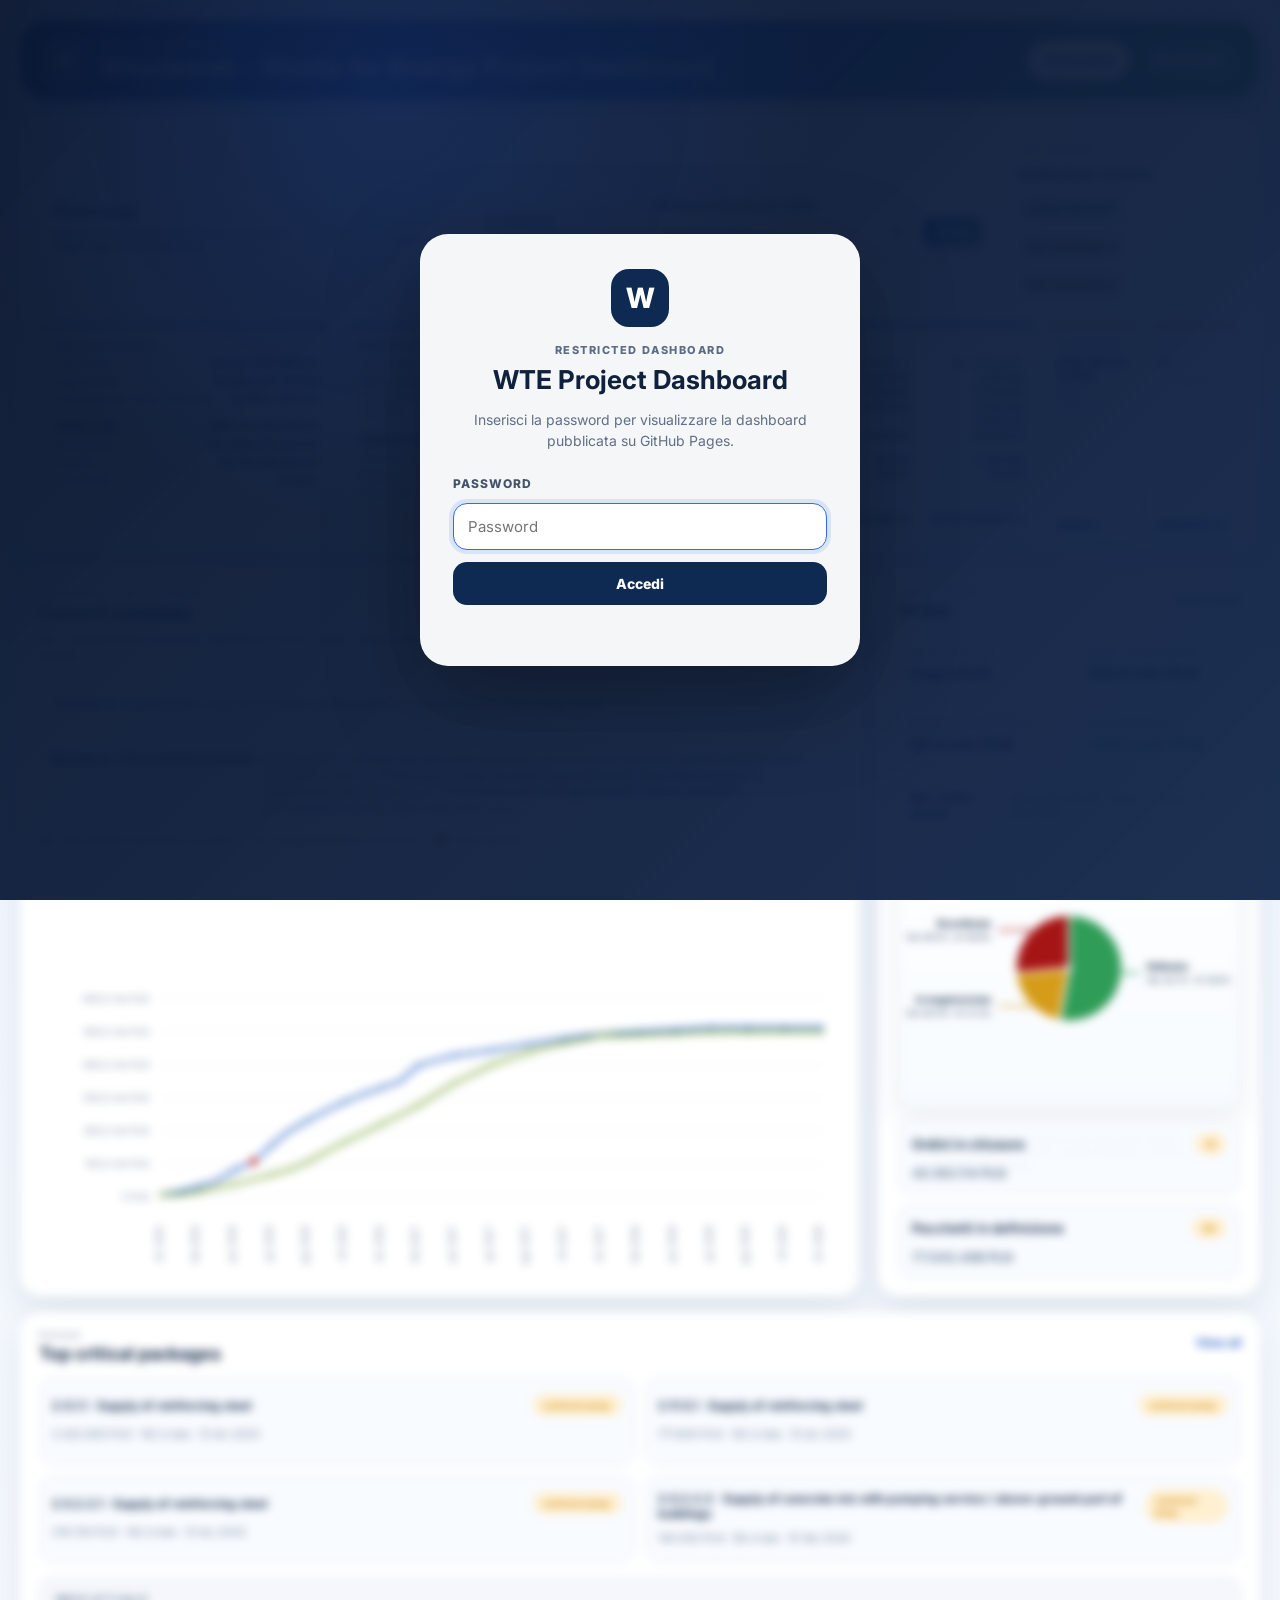
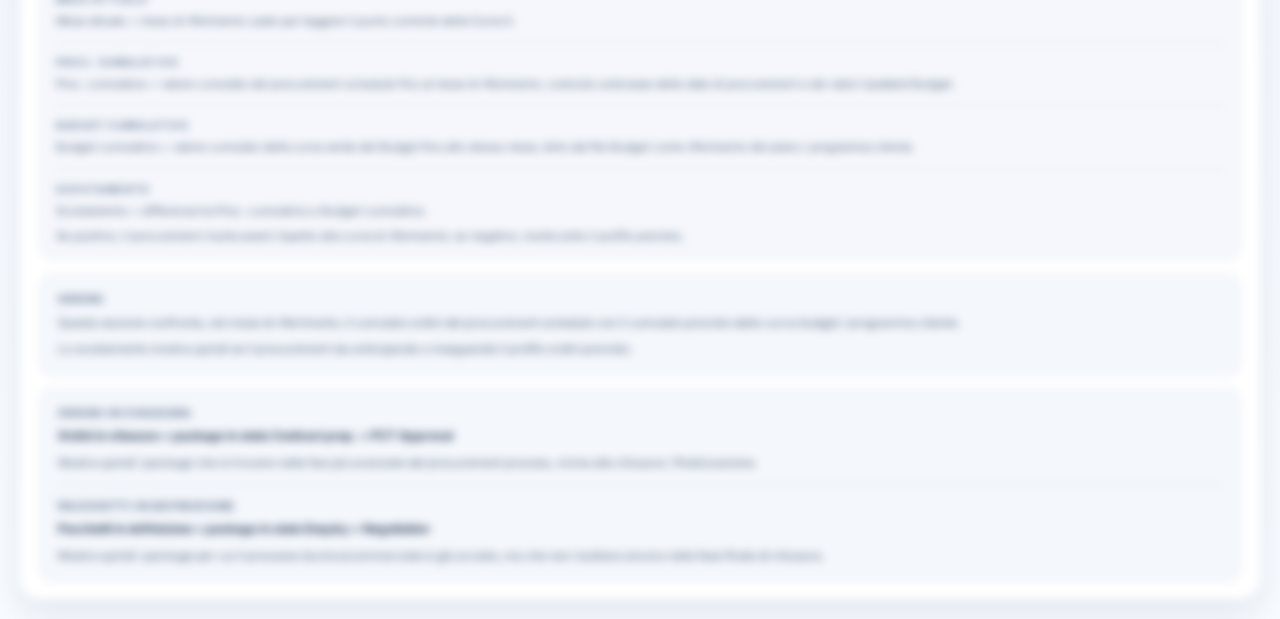
==== commit 40c8394a: "Summary" ====
--- a/docs/index.html
+++ b/docs/index.html
@@ -7,7 +7,7 @@
     <link rel="preconnect" href="https://fonts.googleapis.com">
     <link rel="preconnect" href="https://fonts.gstatic.com" crossorigin>
     <link href="https://fonts.googleapis.com/css2?family=Inter:wght@400;500;600;700;800&display=swap" rel="stylesheet">
-    <link rel="stylesheet" href="./static/css/styles.css?v=20260522125549" />
+    <link rel="stylesheet" href="./static/css/styles.css?v=20260525152337" />
   <style>
 .github-locked .shell { filter: blur(5px); pointer-events: none; user-select: none; }
 .github-password-gate { position: fixed; inset: 0; z-index: 99999; display: flex; align-items: center; justify-content: center; padding: 24px; background: radial-gradient(circle at 30% 10%, rgba(45, 109, 246, 0.14), transparent 36%), linear-gradient(135deg, rgba(8, 20, 44, 0.96), rgba(15, 35, 72, 0.94)); font-family: Inter, system-ui, -apple-system, BlinkMacSystemFont, 'Segoe UI', sans-serif; }
@@ -301,7 +301,7 @@
       </main>
     </div>
 
-    <script src="./static/js/app.js?v=20260522125549"></script>
+    <script src="./static/js/app.js?v=20260525152337"></script>
   
     <script>
       (function () {
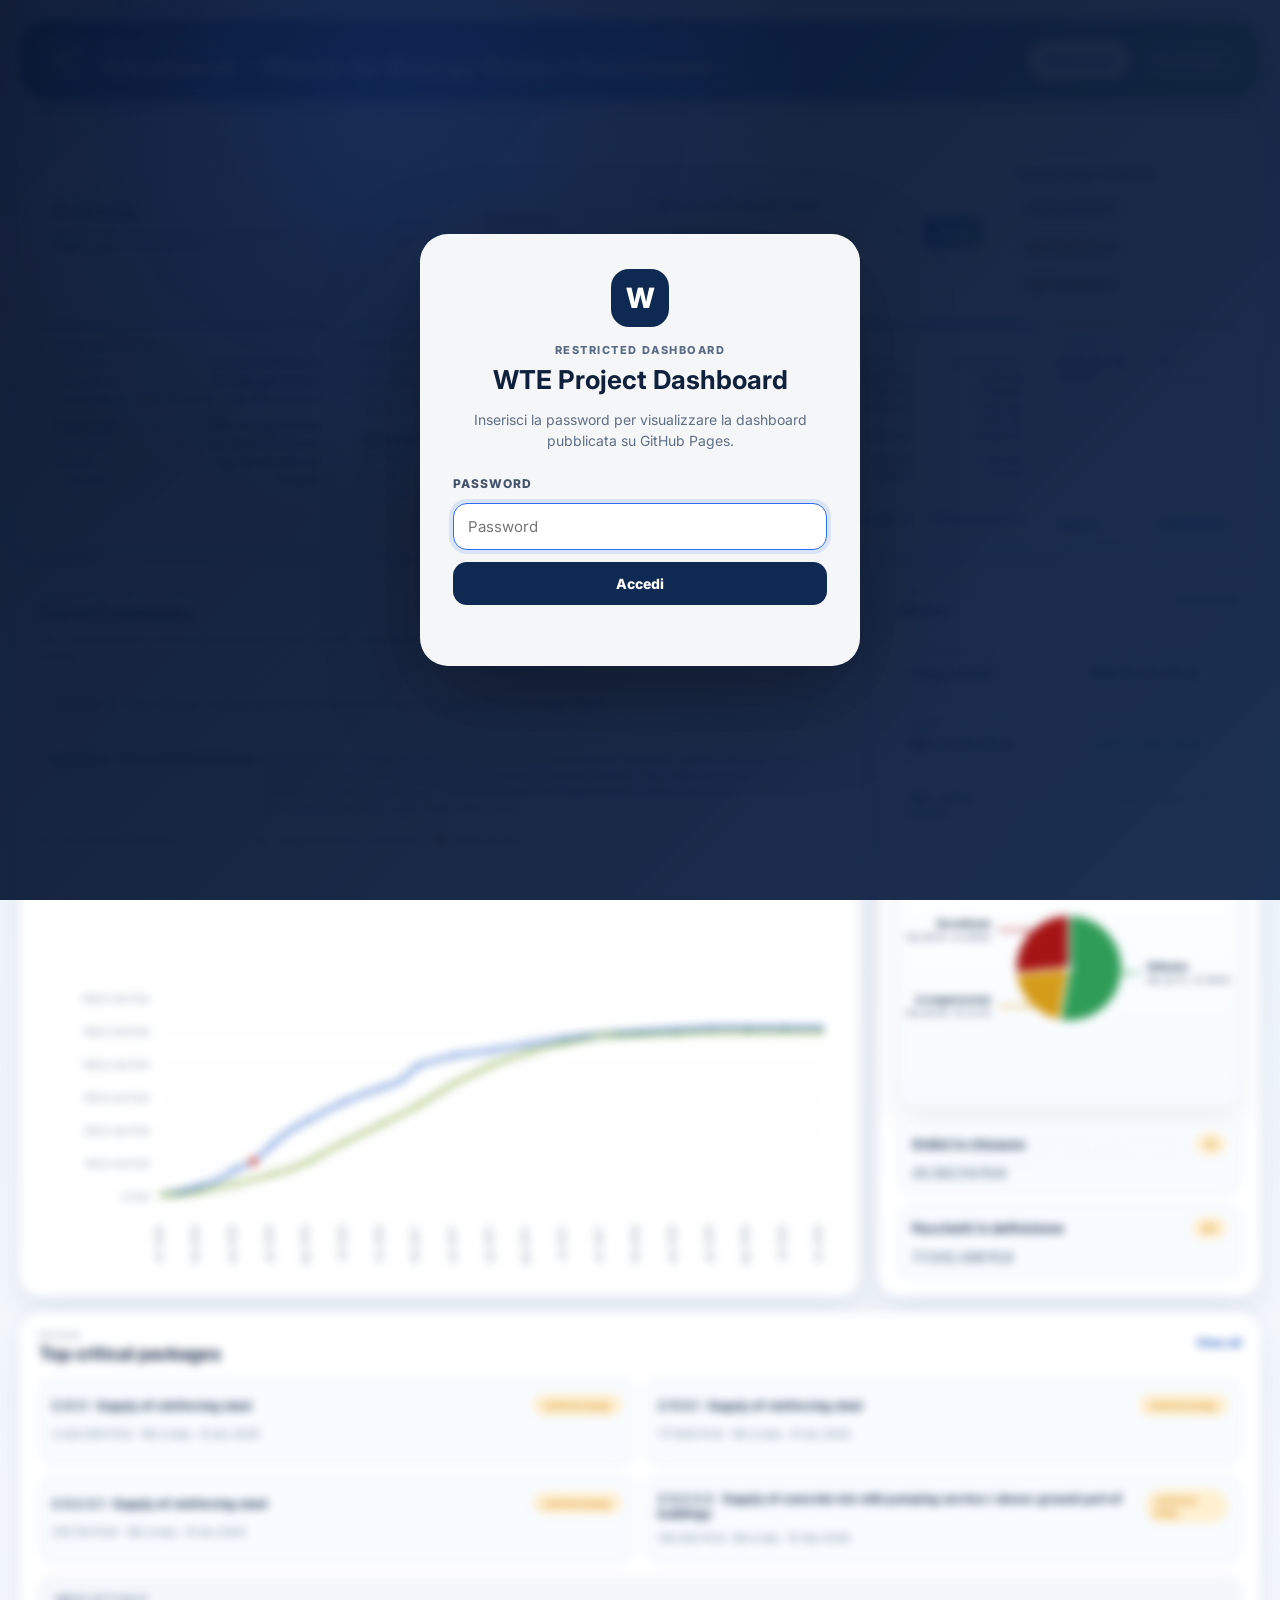
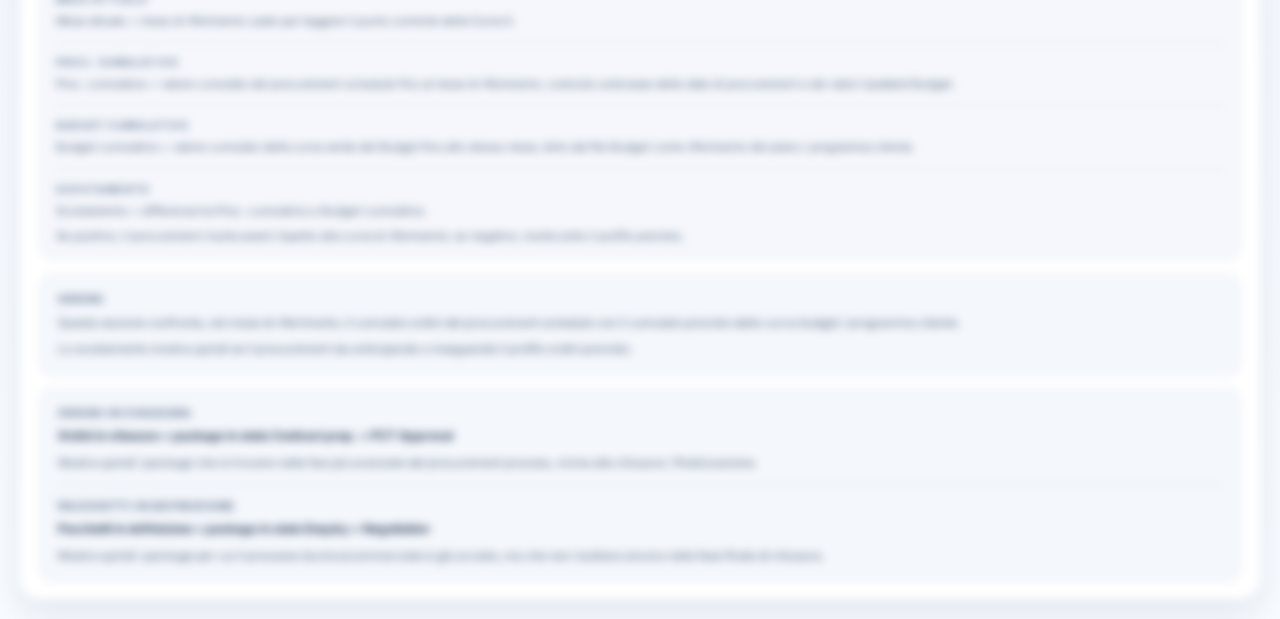
==== commit 76e4b399: "Summary" ====
--- a/docs/index.html
+++ b/docs/index.html
@@ -7,7 +7,7 @@
     <link rel="preconnect" href="https://fonts.googleapis.com">
     <link rel="preconnect" href="https://fonts.gstatic.com" crossorigin>
     <link href="https://fonts.googleapis.com/css2?family=Inter:wght@400;500;600;700;800&display=swap" rel="stylesheet">
-    <link rel="stylesheet" href="./static/css/styles.css?v=20260525152337" />
+    <link rel="stylesheet" href="./static/css/styles.css?v=20260525160344" />
   <style>
 .github-locked .shell { filter: blur(5px); pointer-events: none; user-select: none; }
 .github-password-gate { position: fixed; inset: 0; z-index: 99999; display: flex; align-items: center; justify-content: center; padding: 24px; background: radial-gradient(circle at 30% 10%, rgba(45, 109, 246, 0.14), transparent 36%), linear-gradient(135deg, rgba(8, 20, 44, 0.96), rgba(15, 35, 72, 0.94)); font-family: Inter, system-ui, -apple-system, BlinkMacSystemFont, 'Segoe UI', sans-serif; }
@@ -301,7 +301,7 @@
       </main>
     </div>
 
-    <script src="./static/js/app.js?v=20260525152337"></script>
+    <script src="./static/js/app.js?v=20260525160344"></script>
   
     <script>
       (function () {
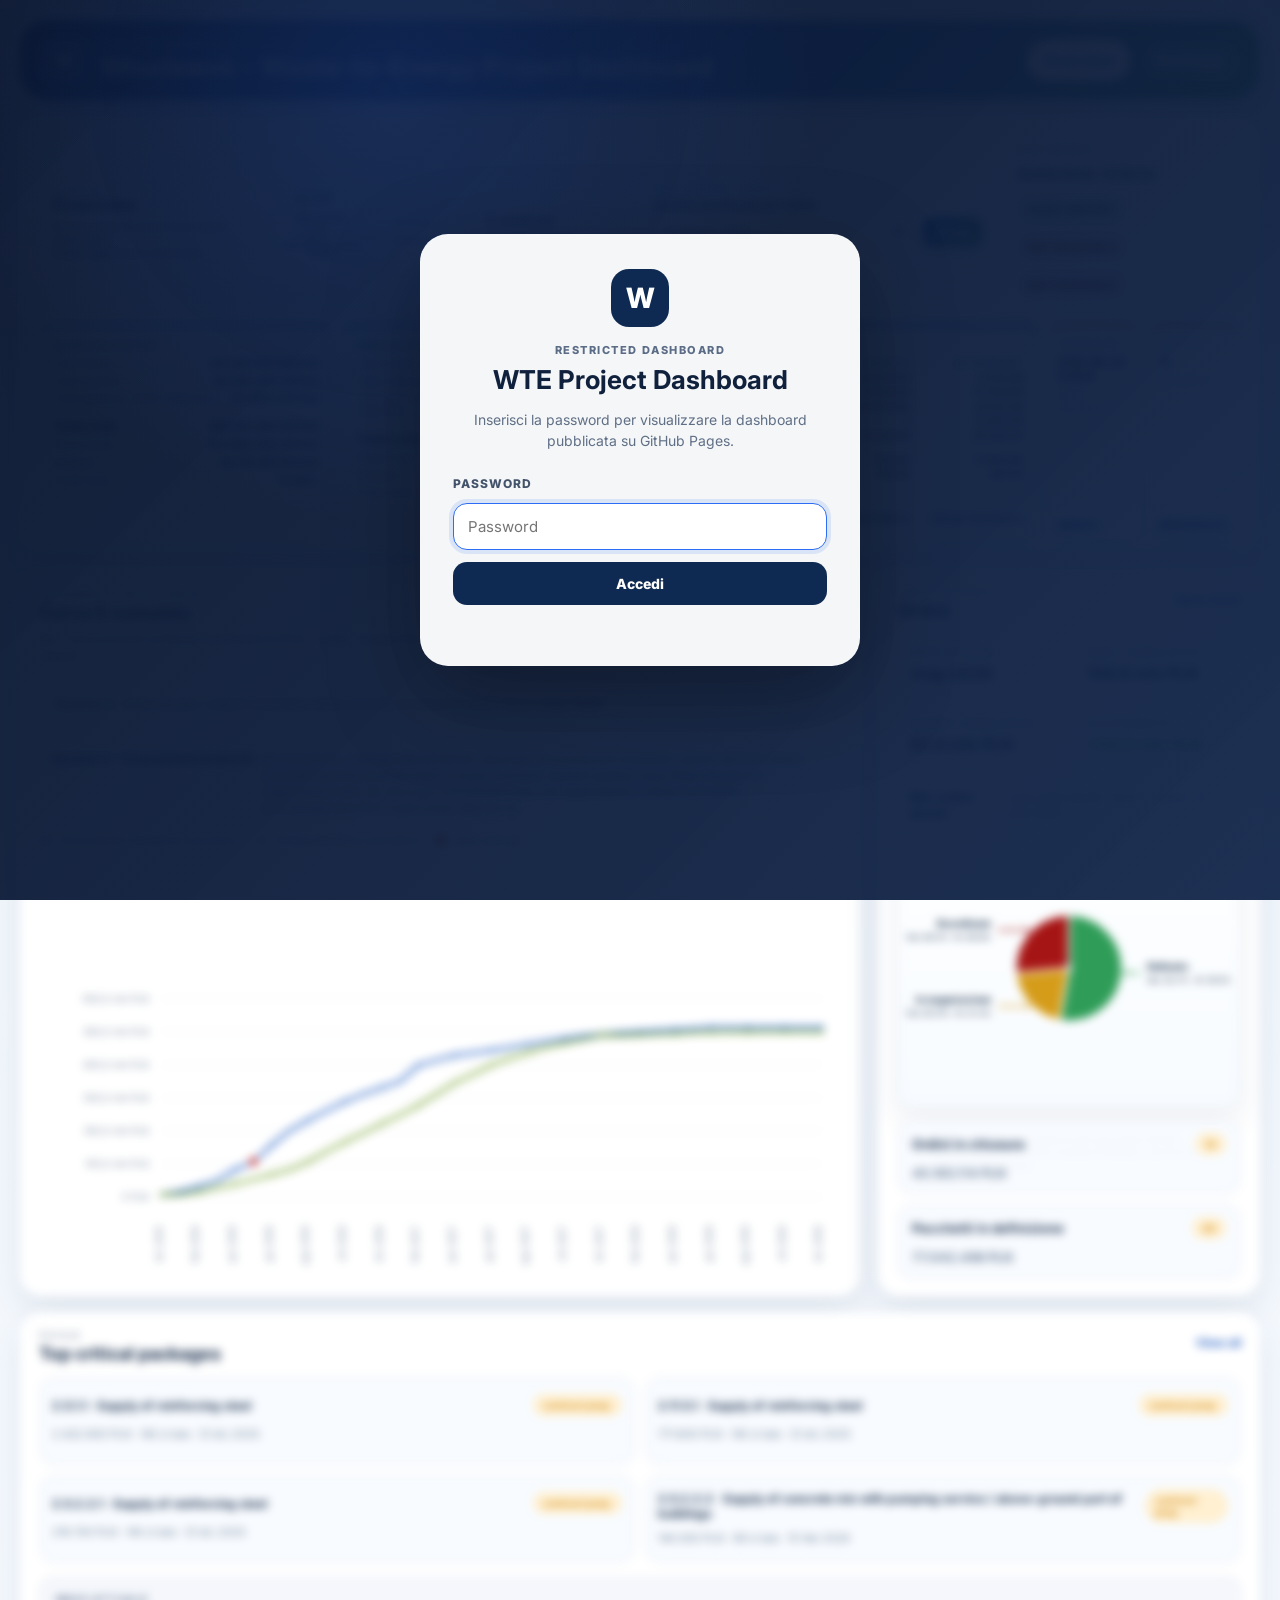
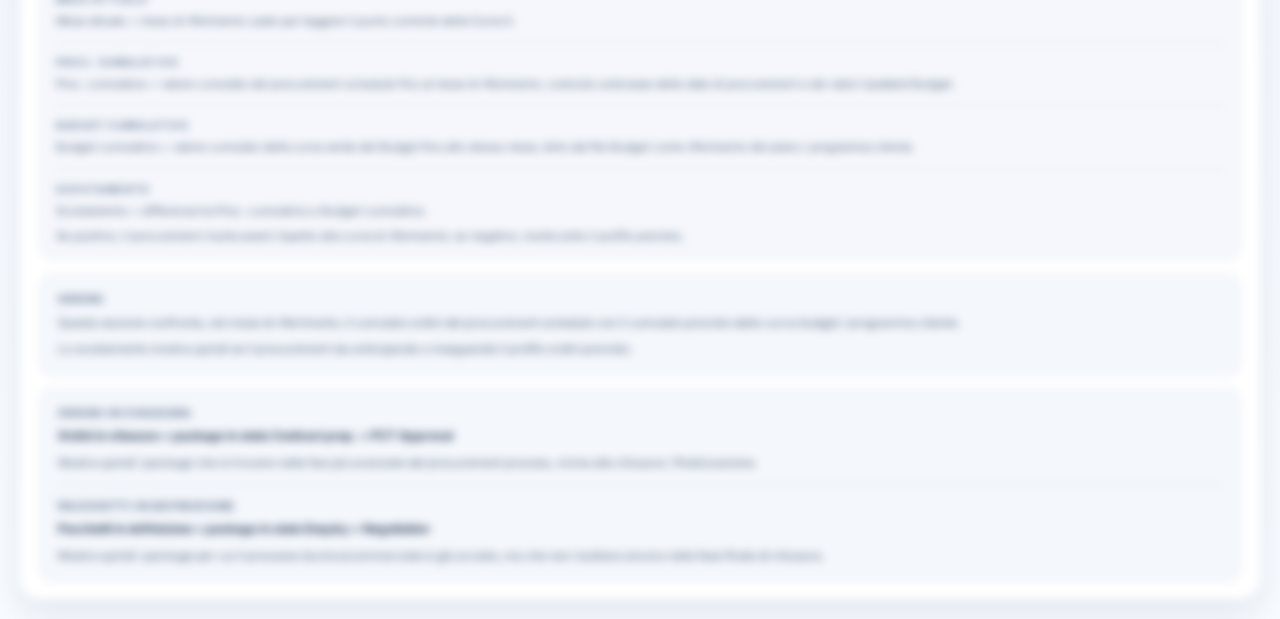
==== commit fcb41f67: "Summary" ====
--- a/docs/index.html
+++ b/docs/index.html
@@ -7,7 +7,7 @@
     <link rel="preconnect" href="https://fonts.googleapis.com">
     <link rel="preconnect" href="https://fonts.gstatic.com" crossorigin>
     <link href="https://fonts.googleapis.com/css2?family=Inter:wght@400;500;600;700;800&display=swap" rel="stylesheet">
-    <link rel="stylesheet" href="./static/css/styles.css?v=20260525160344" />
+    <link rel="stylesheet" href="./static/css/styles.css?v=20260525141814" />
   <style>
 .github-locked .shell { filter: blur(5px); pointer-events: none; user-select: none; }
 .github-password-gate { position: fixed; inset: 0; z-index: 99999; display: flex; align-items: center; justify-content: center; padding: 24px; background: radial-gradient(circle at 30% 10%, rgba(45, 109, 246, 0.14), transparent 36%), linear-gradient(135deg, rgba(8, 20, 44, 0.96), rgba(15, 35, 72, 0.94)); font-family: Inter, system-ui, -apple-system, BlinkMacSystemFont, 'Segoe UI', sans-serif; }
@@ -74,6 +74,10 @@
                       </div>
                       <p id="executive-message" class="hero-copy">Numeri chiave e curva S per capire subito ordini,<br>budget aggiornato e stato reale.</p>
                     </div>
+                    <a class="subcontractors-qr-card" id="subcontractors-download-link" href="./data/current/LIST%20OF%20SUBCONTRACTORS_TERMS.xlsx" download aria-label="Scarica LIST OF SUBCONTRACTORS_TERMS.xlsx">
+                      <img id="subcontractors-qr-img" alt="QR download subcontractors terms" />
+                      <span>Subcontractors<br>Terms</span>
+                    </a>
                     <div class="overview-versions-mini" id="versions-card" aria-label="Versioni file Budget e Procurement">
                       <div class="eyebrow dark">File versions</div>
                       <div class="overview-versions-lines">
@@ -301,7 +305,7 @@
       </main>
     </div>
 
-    <script src="./static/js/app.js?v=20260525160344"></script>
+    <script src="./static/js/app.js?v=20260525141814"></script>
   
     <script>
       (function () {
--- a/docs/static/css/styles.css
+++ b/docs/static/css/styles.css
@@ -2262,3 +2262,59 @@
   .cost-detail-total strong,
   .cost-detail-total span { font-size: 8.75px; }
 }
+
+/* V127 QR download card for Subcontractors Terms Excel */
+.subcontractors-qr-card {
+  justify-self: center;
+  width: 82px;
+  min-width: 82px;
+  height: 82px;
+  padding: 5px 4px 4px;
+  border: 1px solid rgba(88, 115, 150, .16);
+  border-radius: 14px;
+  background: rgba(255,255,255,.62);
+  box-shadow: inset 0 1px 0 rgba(255,255,255,.75);
+  display: grid;
+  grid-template-rows: 54px auto;
+  place-items: center;
+  gap: 2px;
+  color: #1f3658;
+  text-decoration: none;
+  transition: transform .14s ease, box-shadow .14s ease, border-color .14s ease;
+}
+.subcontractors-qr-card:hover {
+  transform: translateY(-1px);
+  border-color: rgba(46,102,198,.28);
+  box-shadow: 0 8px 18px rgba(25,56,100,.08);
+}
+.subcontractors-qr-card img {
+  width: 54px;
+  height: 54px;
+  border-radius: 5px;
+  display: block;
+  background: #fff;
+}
+.subcontractors-qr-card span {
+  font-size: 7.5px !important;
+  line-height: 1.05;
+  text-align: center;
+  font-weight: 900;
+  letter-spacing: .03em;
+  text-transform: uppercase;
+  color: #526985;
+}
+.strip-overview-content {
+  grid-template-columns: minmax(0, 1fr) 86px minmax(190px, 240px);
+}
+@media (max-width: 1260px) {
+  .strip-overview-content {
+    grid-template-columns: minmax(0, 1fr) 78px minmax(170px, 210px);
+  }
+  .subcontractors-qr-card { width: 76px; min-width: 76px; height: 78px; }
+  .subcontractors-qr-card img { width: 50px; height: 50px; }
+  .subcontractors-qr-card span { font-size: 7px !important; }
+}
+@media (max-width: 760px) {
+  .strip-overview-content { grid-template-columns: 1fr; }
+  .subcontractors-qr-card { justify-self: start; }
+}
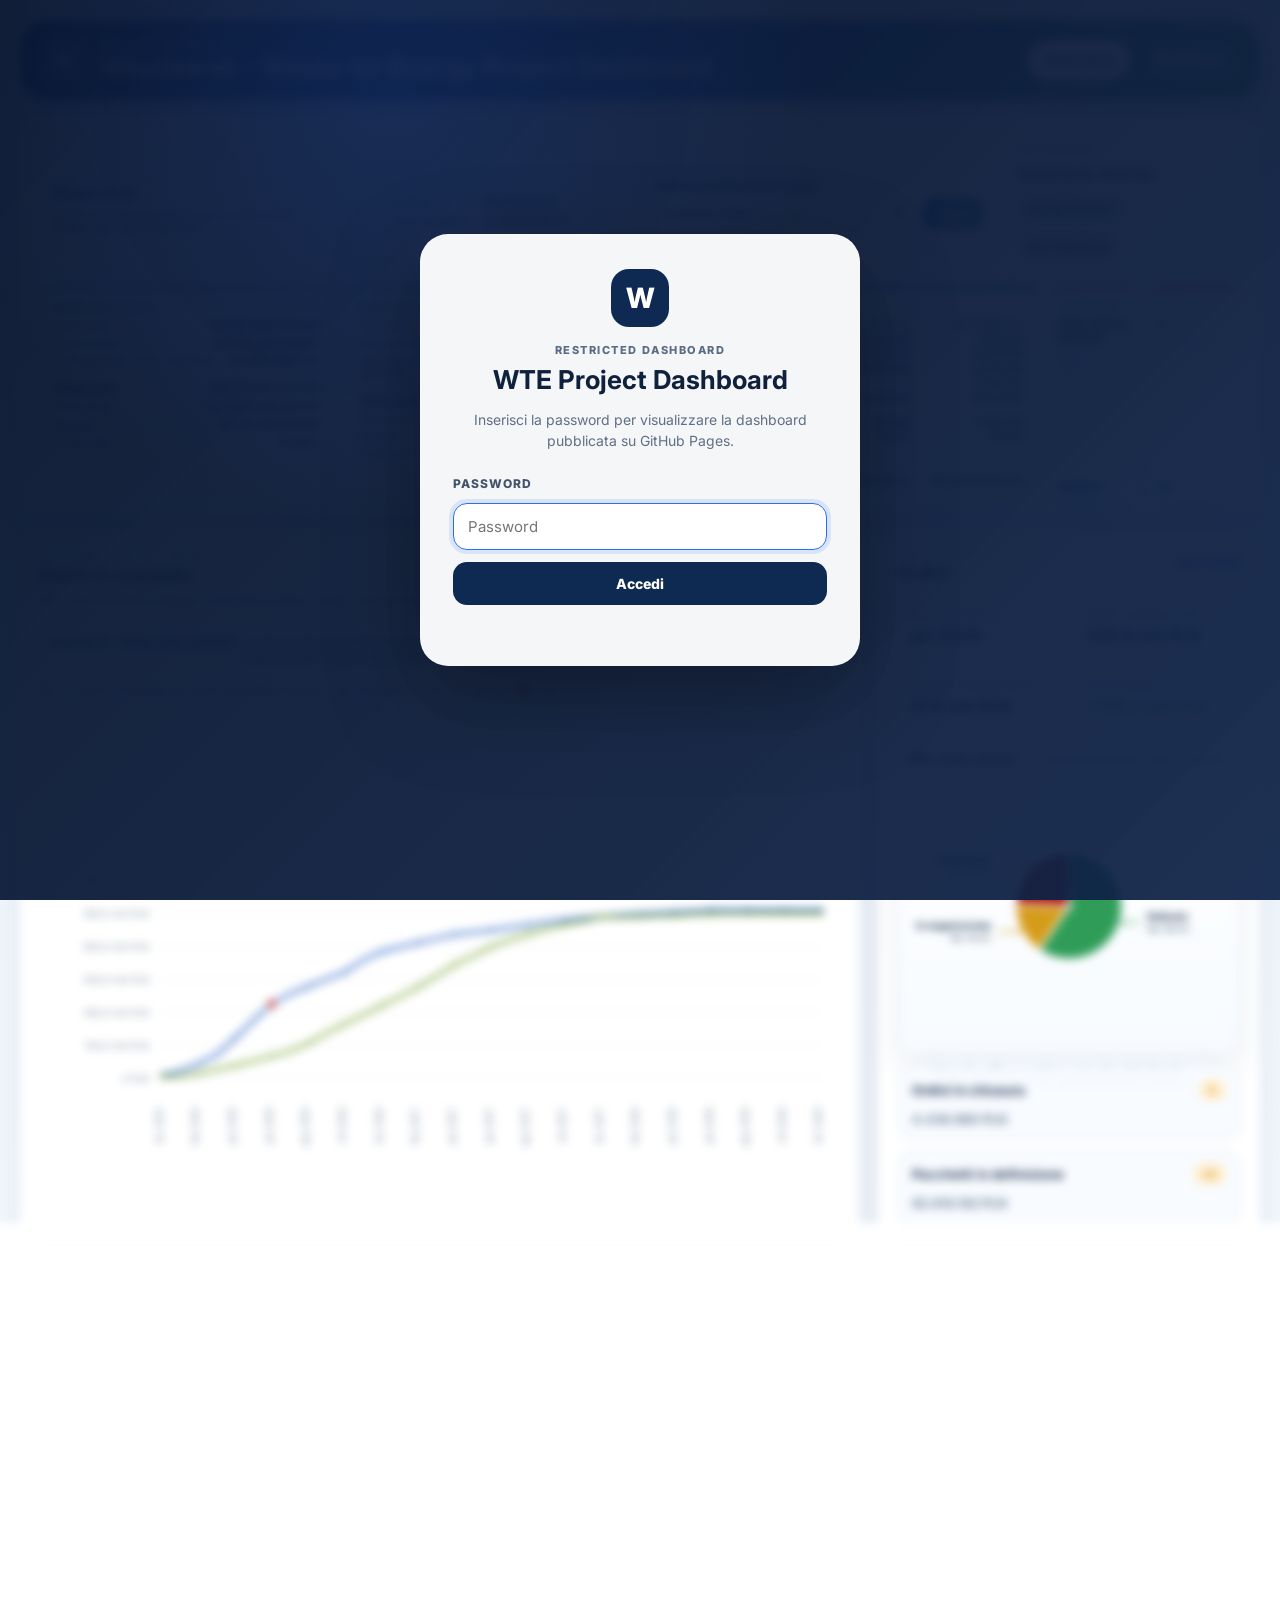
==== commit b4013e3c: "Summary" ====
--- a/docs/index.html
+++ b/docs/index.html
@@ -7,7 +7,7 @@
     <link rel="preconnect" href="https://fonts.googleapis.com">
     <link rel="preconnect" href="https://fonts.gstatic.com" crossorigin>
     <link href="https://fonts.googleapis.com/css2?family=Inter:wght@400;500;600;700;800&display=swap" rel="stylesheet">
-    <link rel="stylesheet" href="./static/css/styles.css?v=20260525141814" />
+    <link rel="stylesheet" href="./static/css/styles.css?v=20260701125347" />
   <style>
 .github-locked .shell { filter: blur(5px); pointer-events: none; user-select: none; }
 .github-password-gate { position: fixed; inset: 0; z-index: 99999; display: flex; align-items: center; justify-content: center; padding: 24px; background: radial-gradient(circle at 30% 10%, rgba(45, 109, 246, 0.14), transparent 36%), linear-gradient(135deg, rgba(8, 20, 44, 0.96), rgba(15, 35, 72, 0.94)); font-family: Inter, system-ui, -apple-system, BlinkMacSystemFont, 'Segoe UI', sans-serif; }
@@ -74,10 +74,6 @@
                       </div>
                       <p id="executive-message" class="hero-copy">Numeri chiave e curva S per capire subito ordini,<br>budget aggiornato e stato reale.</p>
                     </div>
-                    <a class="subcontractors-qr-card" id="subcontractors-download-link" href="./data/current/LIST%20OF%20SUBCONTRACTORS_TERMS.xlsx" download aria-label="Scarica LIST OF SUBCONTRACTORS_TERMS.xlsx">
-                      <img id="subcontractors-qr-img" alt="QR download subcontractors terms" />
-                      <span>Subcontractors<br>Terms</span>
-                    </a>
                     <div class="overview-versions-mini" id="versions-card" aria-label="Versioni file Budget e Procurement">
                       <div class="eyebrow dark">File versions</div>
                       <div class="overview-versions-lines">
@@ -104,8 +100,7 @@
                   <strong id="generated-at">—</strong>
                   <div class="report-actions">
                     <a id="generate-report-button" class="report-generate-button" href="./reports/WTE_Dashboard_Report.xlsx" download title="Scarica il report Excel statico generato dalla versione locale">Excel Report</a>
-                    <a id="generate-pdf-button" class="report-generate-button pdf-report-button" href="./reports/WTE_CEO_Premium_Report_Option_A.pdf" download title="Scarica il PDF Premium Opzione A statico generato dalla versione locale">PDF Opzione A</a>
-                    <a id="generate-pdf-b-button" class="report-generate-button pdf-report-button" href="./reports/WTE_CEO_Premium_Report_Option_B.pdf" download title="Scarica il PDF Premium Opzione B statico generato dalla versione locale">PDF Opzione B</a>
+                    <a id="generate-pdf-button" class="report-generate-button pdf-report-button" href="./reports/WTE_CEO_Premium_Report.pdf" download title="Scarica il PDF Premium statico generato dalla versione locale">PDF Premium</a>
                   </div>
                 </div>
               </div>
@@ -121,10 +116,6 @@
                     <p>Blu = procurement schedule cumulativo in PLN · verde = Budget Baseline in PLN · rosso = stato attuale.</p>
                   </div>
                   <div class="scurve-head-actions">
-                    <div id="scurve-mode-toggle" class="scurve-mode-toggle" title="Cambia logica del punto Stato attuale">
-                      <button type="button" data-scurve-mode="A" class="active">Opzione A</button>
-                      <button type="button" data-scurve-mode="B">Opzione B</button>
-                    </div>
                     <button class="ghost-link" data-detail="curve">Open detail</button>
                   </div>
                 </div>
@@ -305,7 +296,7 @@
       </main>
     </div>
 
-    <script src="./static/js/app.js?v=20260525141814"></script>
+    <script src="./static/js/app.js?v=20260701125347"></script>
   
     <script>
       (function () {
--- a/docs/static/css/styles.css
+++ b/docs/static/css/styles.css
@@ -2262,59 +2262,3 @@
   .cost-detail-total strong,
   .cost-detail-total span { font-size: 8.75px; }
 }
-
-/* V127 QR download card for Subcontractors Terms Excel */
-.subcontractors-qr-card {
-  justify-self: center;
-  width: 82px;
-  min-width: 82px;
-  height: 82px;
-  padding: 5px 4px 4px;
-  border: 1px solid rgba(88, 115, 150, .16);
-  border-radius: 14px;
-  background: rgba(255,255,255,.62);
-  box-shadow: inset 0 1px 0 rgba(255,255,255,.75);
-  display: grid;
-  grid-template-rows: 54px auto;
-  place-items: center;
-  gap: 2px;
-  color: #1f3658;
-  text-decoration: none;
-  transition: transform .14s ease, box-shadow .14s ease, border-color .14s ease;
-}
-.subcontractors-qr-card:hover {
-  transform: translateY(-1px);
-  border-color: rgba(46,102,198,.28);
-  box-shadow: 0 8px 18px rgba(25,56,100,.08);
-}
-.subcontractors-qr-card img {
-  width: 54px;
-  height: 54px;
-  border-radius: 5px;
-  display: block;
-  background: #fff;
-}
-.subcontractors-qr-card span {
-  font-size: 7.5px !important;
-  line-height: 1.05;
-  text-align: center;
-  font-weight: 900;
-  letter-spacing: .03em;
-  text-transform: uppercase;
-  color: #526985;
-}
-.strip-overview-content {
-  grid-template-columns: minmax(0, 1fr) 86px minmax(190px, 240px);
-}
-@media (max-width: 1260px) {
-  .strip-overview-content {
-    grid-template-columns: minmax(0, 1fr) 78px minmax(170px, 210px);
-  }
-  .subcontractors-qr-card { width: 76px; min-width: 76px; height: 78px; }
-  .subcontractors-qr-card img { width: 50px; height: 50px; }
-  .subcontractors-qr-card span { font-size: 7px !important; }
-}
-@media (max-width: 760px) {
-  .strip-overview-content { grid-template-columns: 1fr; }
-  .subcontractors-qr-card { justify-self: start; }
-}
